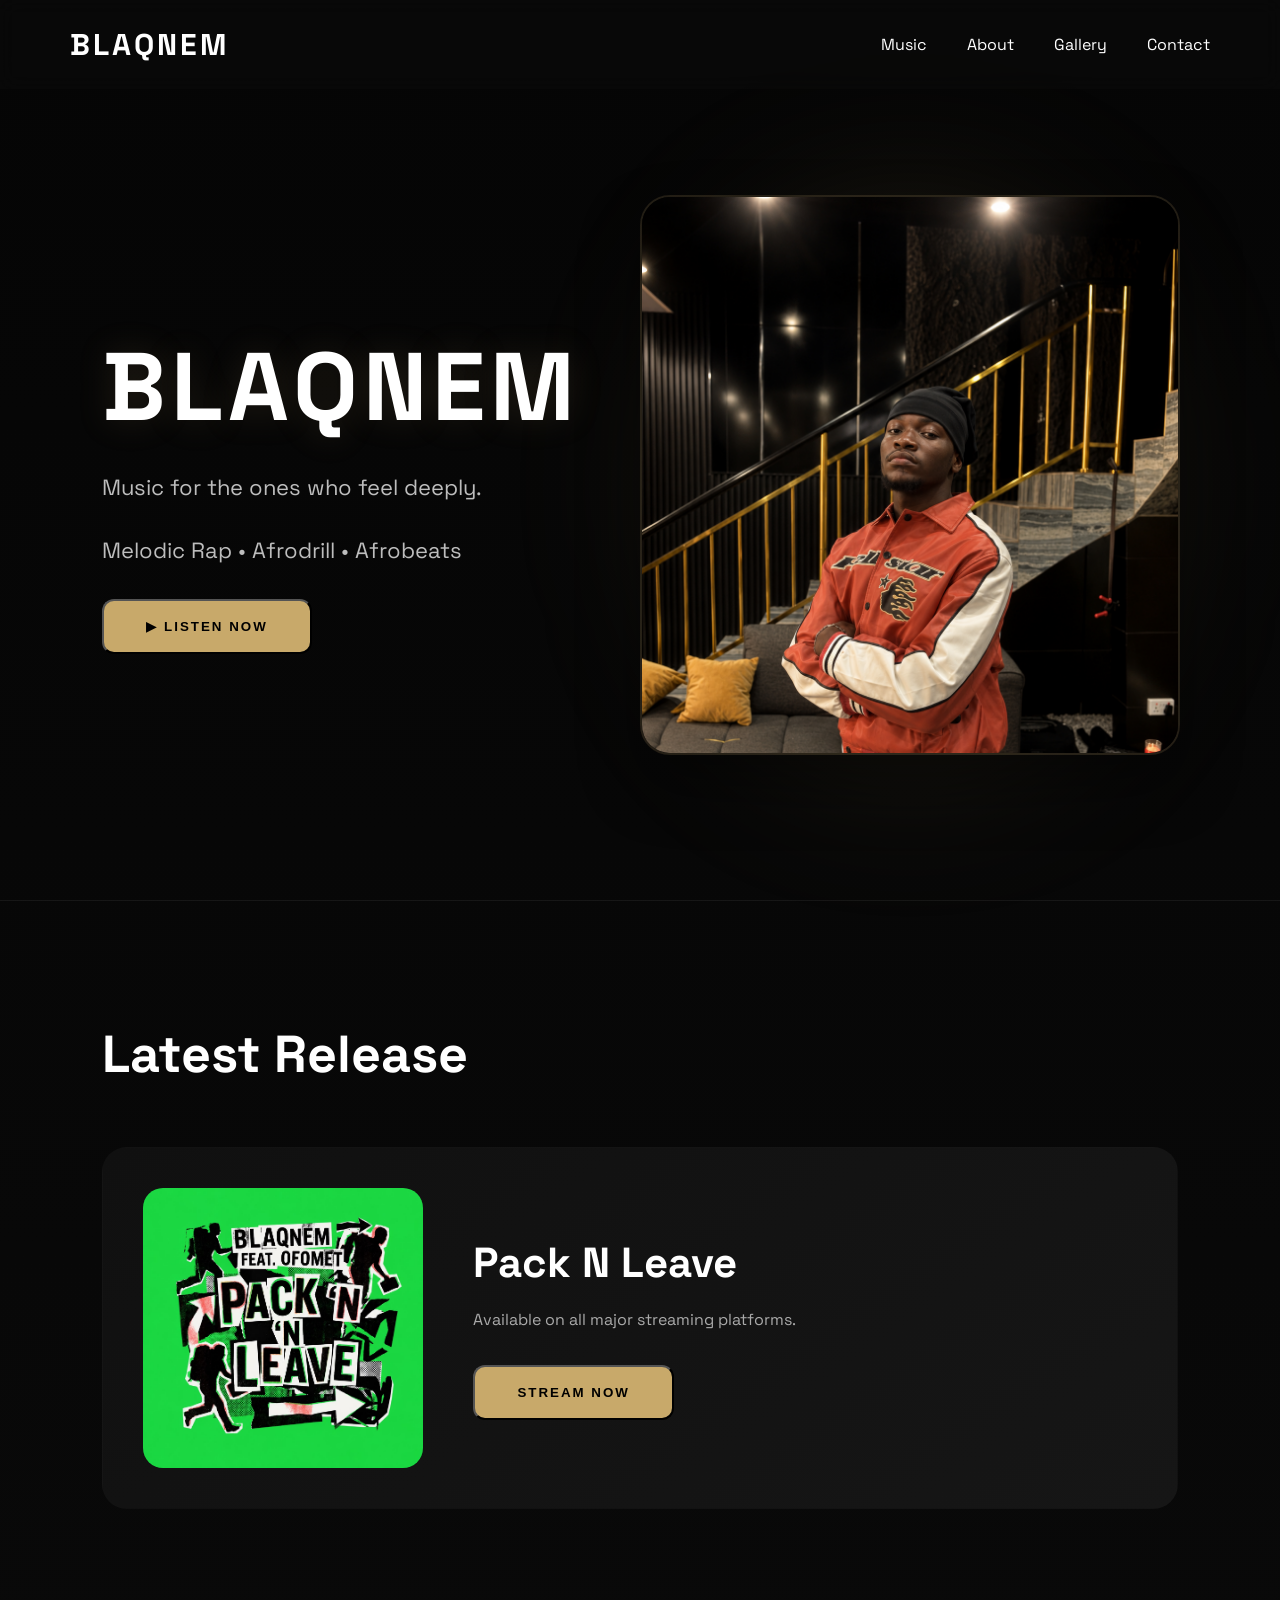
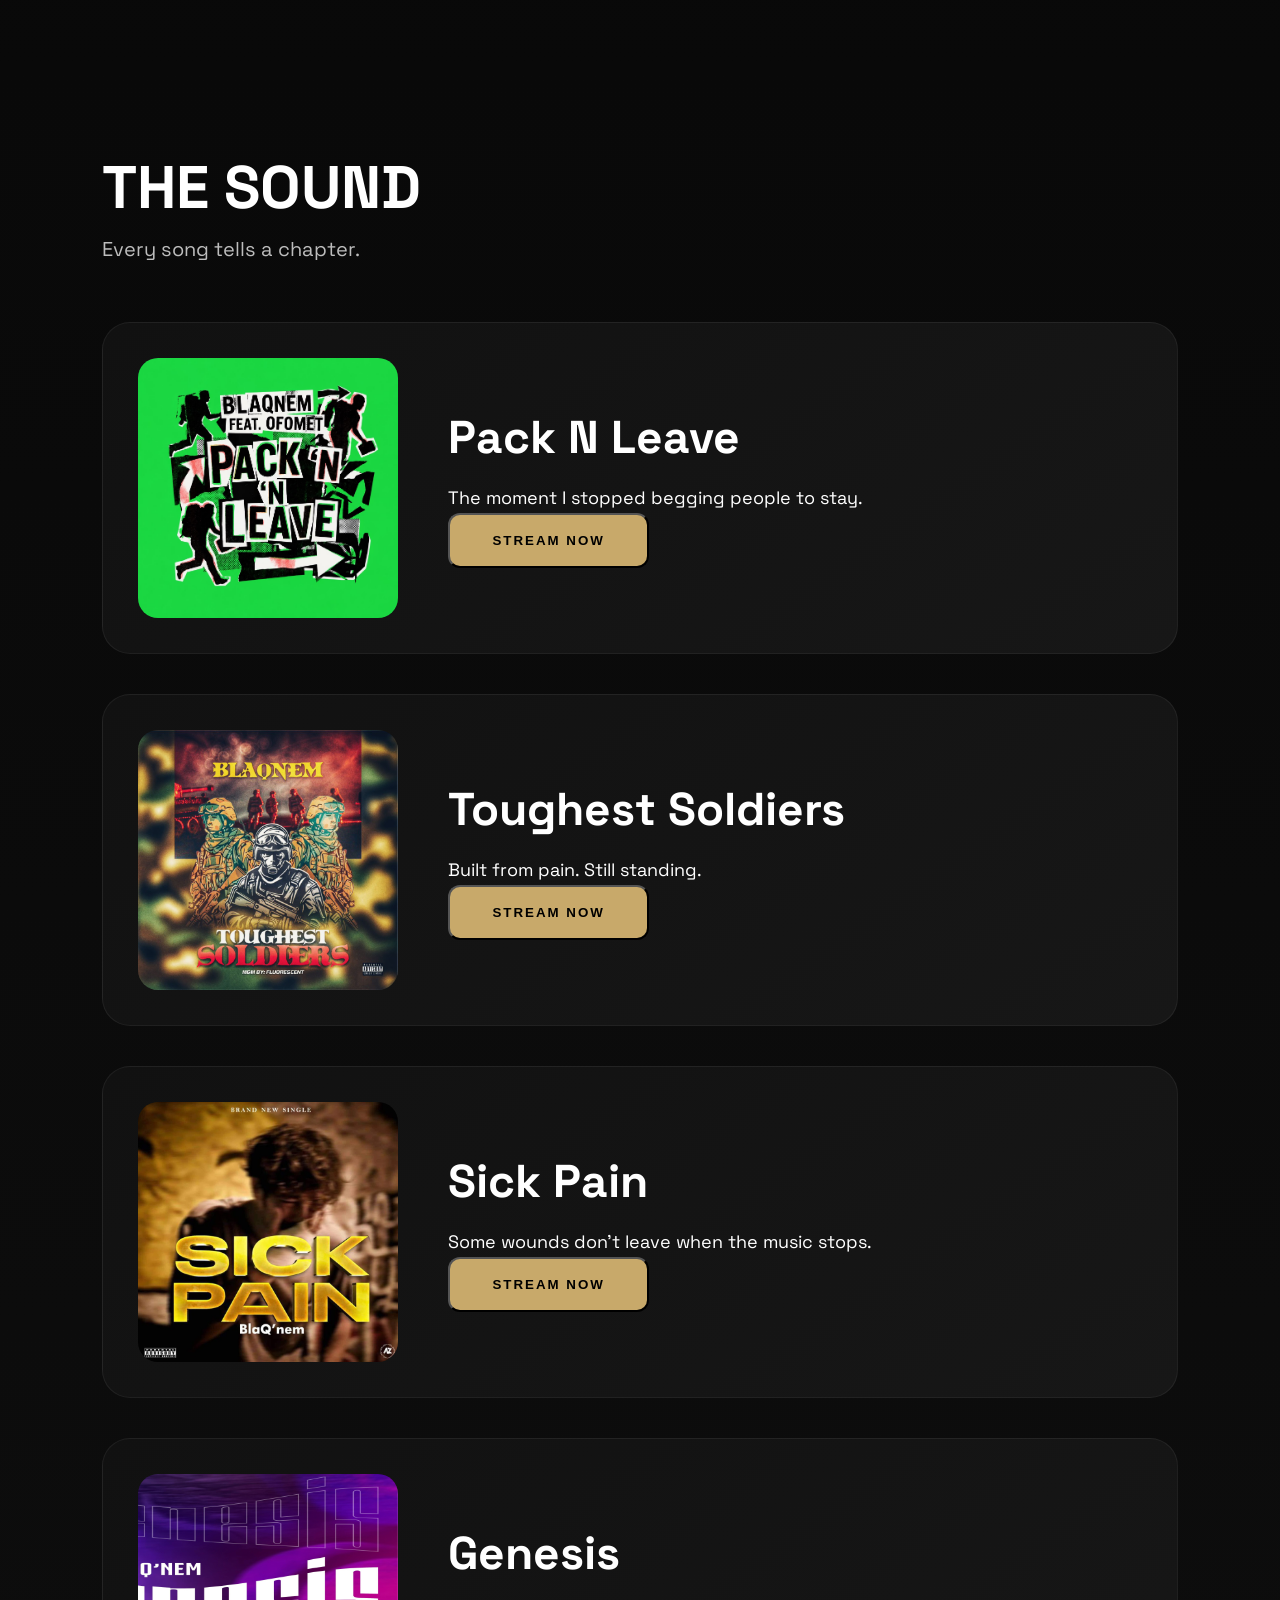
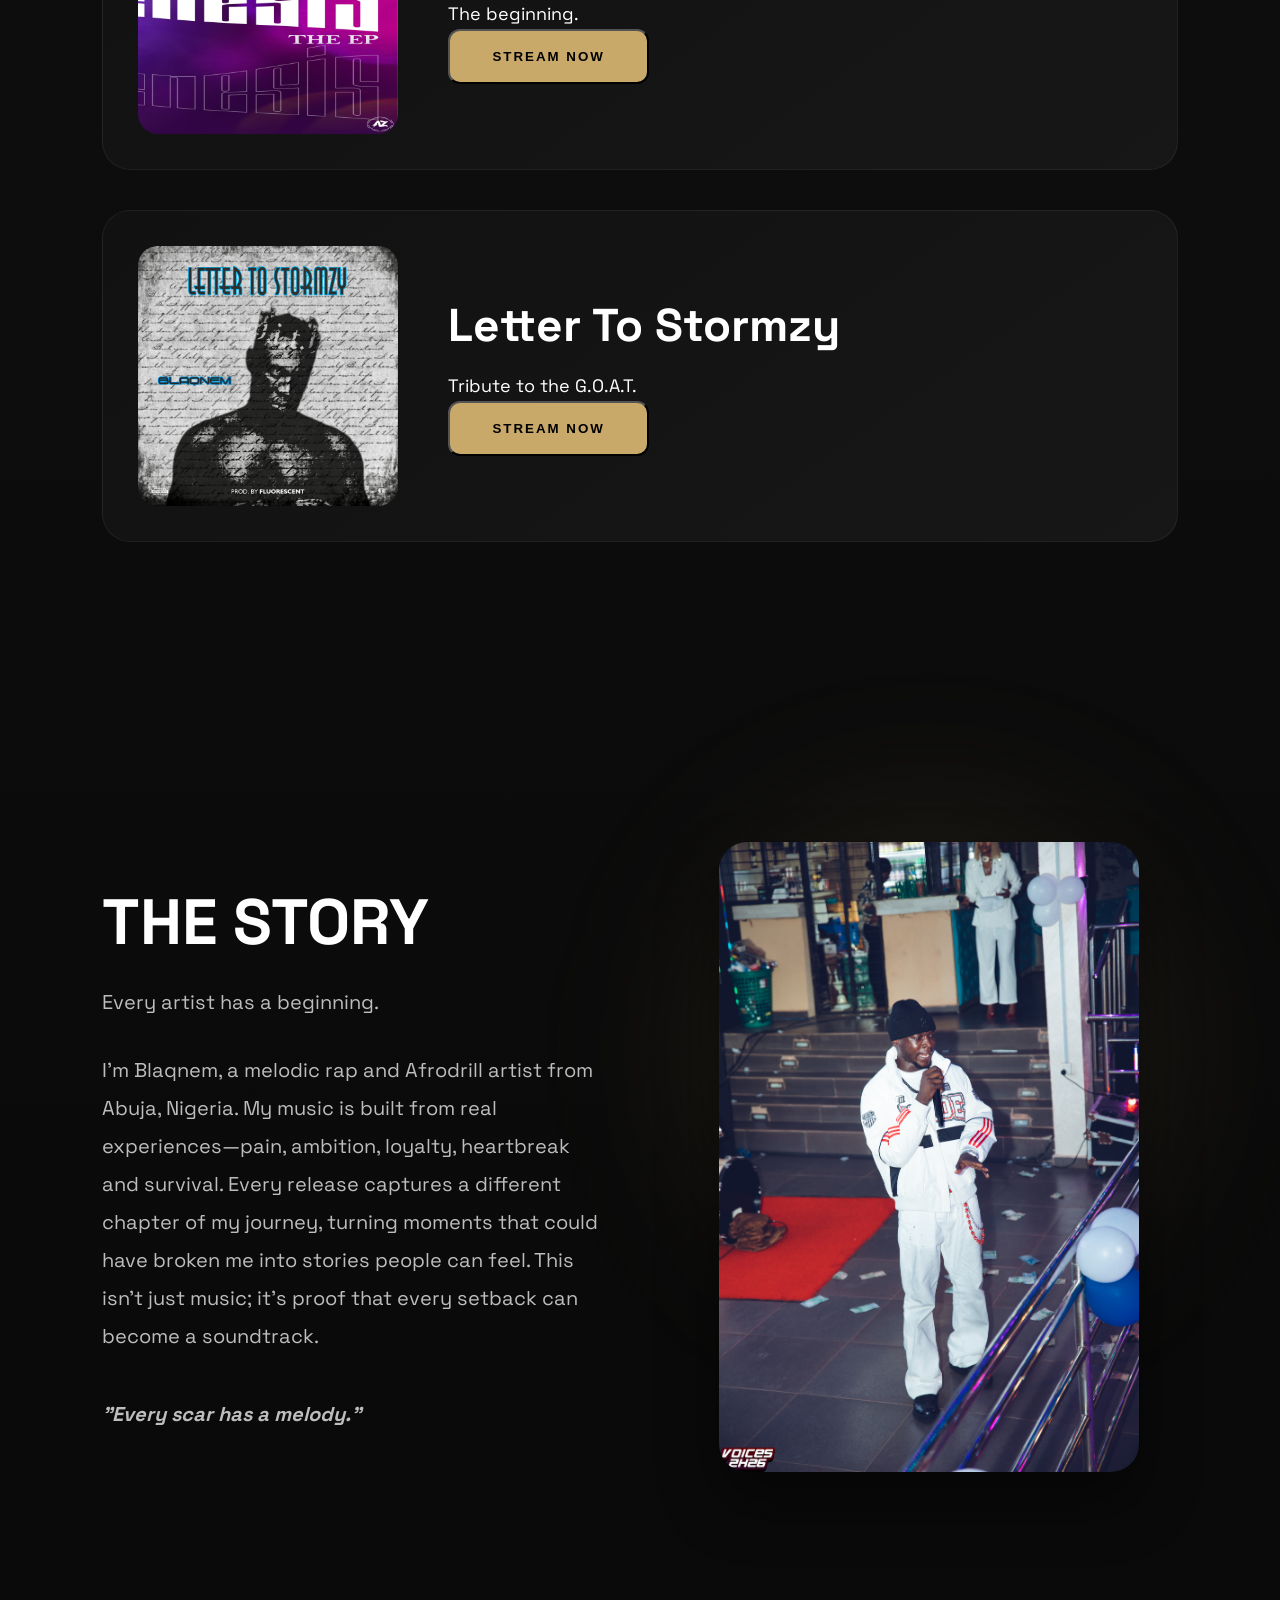
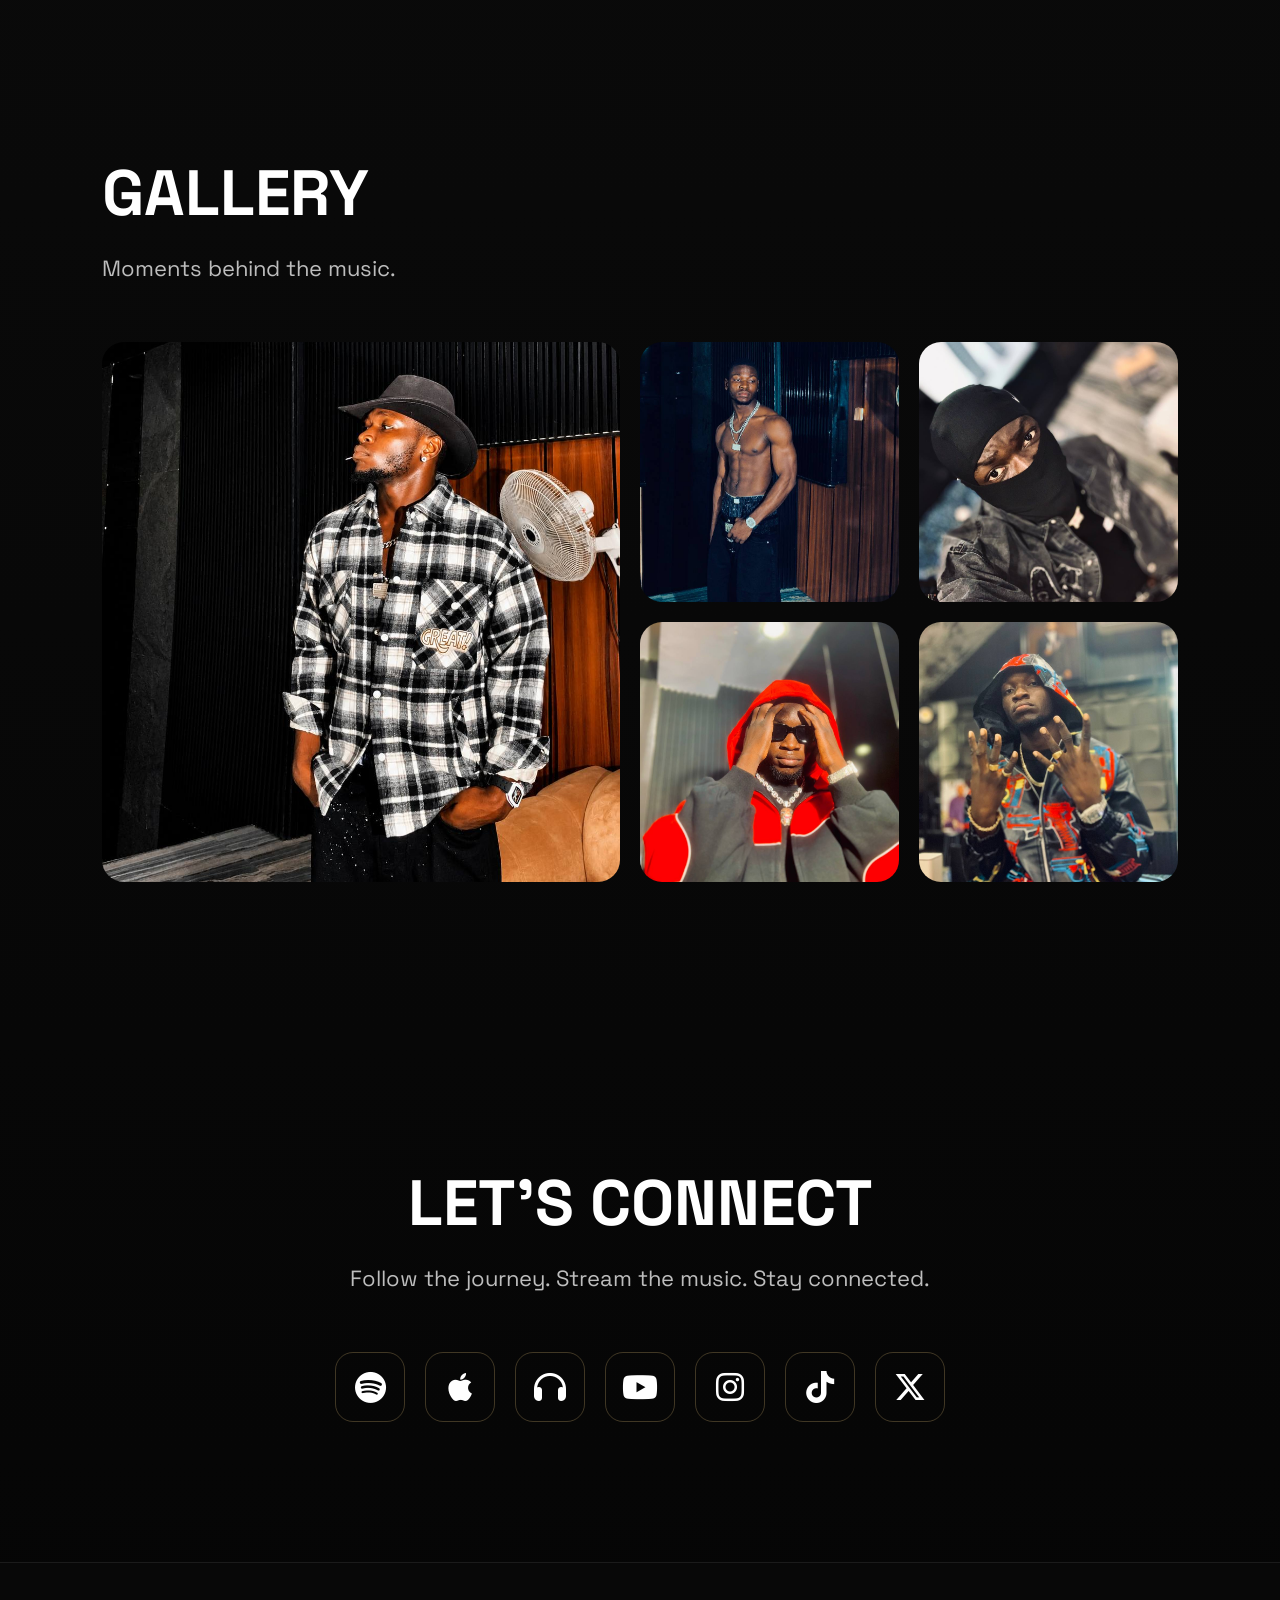
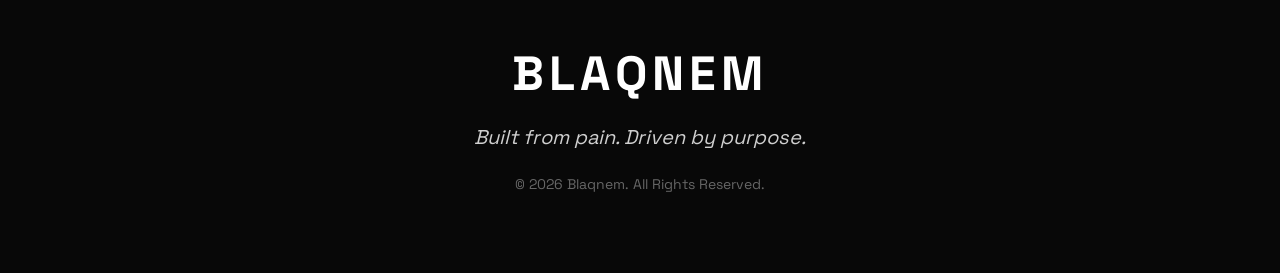
==== index.html @ 3f33e449 "Add files via upload" ====
<!DOCTYPE html>
<html lang="en">
<head>
    <meta charset="UTF-8">
    <meta name="viewport" content="width=device-width, initial-scale=1.0">
    <title>Blaqnem | Official Website</title>
<link rel="preconnect" href="https://fonts.googleapis.com">

<link rel="preconnect" href="https://fonts.gstatic.com" crossorigin>

<link href="https://fonts.googleapis.com/css2?family=Space+Grotesk:wght@300;400;500;700&display=swap" rel="stylesheet">
    
<link rel="stylesheet"
href="https://cdnjs.cloudflare.com/ajax/libs/font-awesome/6.7.2/css/all.min.css">

<link rel="stylesheet" href="style.css">

</head>

<body>

    <div id="loader">

    <h1>BLAQNEM</h1>

    <p>Built from pain. Driven by purpose.</p>

</div>

    <div id="progress-bar"></div>

<nav>

    <h2 class="logo">BLAQNEM</h2>

    <div class="menu-toggle">

    <span></span>

    <span></span>

    <span></span>

</div>

    <ul class="nav-links">

        <li><a href="#music">Music</a></li>

        <li><a href="#about">About</a></li>

        <li><a href="#gallery">Gallery</a></li>

        <li><a href="#contact">Contact</a></li>

    </ul>

</nav>

<header class="hero">

   <div class="hero-text">

    <h1>BLAQNEM</h1>

    <p class="tagline">
        Music for the ones who feel deeply.
    </p>

    <p class="genre">
        Melodic Rap • Afrodrill • Afrobeats
    </p>

    <button class="hero-btn open-stream">

    ▶ LISTEN NOW

</button>

</div>

<div class="hero-image">

    <img src="images/hero.png" alt="Blaqnem">

</div>
</header>

<section id="music" class="latest-release hidden">

    <h2>Latest Release</h2>

    <div class="release-card">

        <img src="images/packnleave.jpeg" alt="Pack N Leave Cover">

        <div class="release-info">

            <h3>Pack N Leave</h3>

            <p>
                Available on all major streaming platforms.
            </p>

           <button class="hero-btn open-stream">

    STREAM NOW

</button>
        </div>

    </div>

</section>

<!-- ====================================
     THE SOUND
==================================== -->

<section class="sound-section hidden">

    <h2>THE SOUND</h2>

    <p class="sound-subtitle">

        Every song tells a chapter.

    </p>

    <div class="sound-card">

        <div class="cover">

    <img src="images/packnleave.jpeg" alt="Pack N Leave">

    <div class="play-overlay">

        ▶ PLAY

    </div>

</div>

        <div class="sound-info">

            <h3>Pack N Leave</h3>

            <p>
                The moment I stopped begging people to stay.
            </p>

            <button class="hero-btn open-stream">

                STREAM NOW

            </button>

        </div>

    </div>

    <div class="sound-card">

    <div class="cover">

    <img src="images/toughestsoliders.jpg" alt="Toughest Soldiers">

    <div class="play-overlay">

        ▶ PLAY

    </div>

</div>

    <div class="sound-info">

        <h3>Toughest Soldiers</h3>

        <p>
            Built from pain. Still standing.
        </p>

        <button class="hero-btn open-stream">
            STREAM NOW
        </button>

    </div>

    </div>

    <div class="sound-card">

   <div class="cover">

    <img src="images/sickpain.jpg" alt="Sick Pain">

    <div class="play-overlay">

        ▶ PLAY

    </div>

</div>

    <div class="sound-info">

        <h3>Sick Pain</h3>

        <p>
            Some wounds don't leave when the music stops.
        </p>

        <button class="hero-btn open-stream">
            STREAM NOW
        </button>

    </div>
    
    </div>

    <div class="sound-card">

    <div class="cover">

    <img src="images/genesis.jpg" alt="Genesis">

    <div class="play-overlay">

        ▶ PLAY

    </div>

</div>

    <div class="sound-info">

        <h3>Genesis</h3>

        <p>
            The beginning.
        </p>

        <button class="hero-btn open-stream">
            STREAM NOW
        </button>

    </div>

    </div>

    <div class="sound-card">

   <div class="cover">

    <img src="images/lettertostormzy.jpg" alt="Letter To Stormzy">

    <div class="play-overlay">

        ▶ PLAY

    </div>

</div>

    <div class="sound-info">

        <h3>Letter To Stormzy</h3>

        <p>
            Tribute to the G.O.A.T.
        </p>

        <button class="hero-btn open-stream">
            STREAM NOW
        </button>

    </div>

</div>

</section>

<!-- ====================================
     THE STORY
==================================== -->

<section id="about" class="story-section hidden">

    <div class="story-text">

        <h2>THE STORY</h2>

        <p class="story-intro">

            Every artist has a beginning.

        </p>

        <p>

    I'm Blaqnem, a melodic rap and Afrodrill artist from Abuja, Nigeria.
    My music is built from real experiences—pain, ambition, loyalty,
    heartbreak and survival. Every release captures a different chapter
    of my journey, turning moments that could have broken me into stories
    people can feel. This isn't just music; it's proof that every setback
    can become a soundtrack.
         </p>
    <p class="story-quote">

    "Every scar has a melody."




        </p>

    </div>

    <div class="story-image">

        <img src="images/blaqqqqqqqqqqqqq.JPG" alt="Blaqnem">

    </div>

</section>

<div id="streamModal" class="modal">

    <div class="modal-content">

        <span class="close">&times;</span>

        <h2>Choose your platform</h2>

        <a href="https://open.spotify.com/artist/5T5vs5ucWtXxPaSog1E7ZE?si=rtJAI9E3SjKF_7zhjss6Sg"
           target="_blank"
           rel="noopener noreferrer">
           🎵 Spotify
        </a>

        <a href="https://music.apple.com/ng/artist/blaqnem/1694209630"
           target="_blank"
           rel="noopener noreferrer">
           🍎 Apple Music
        </a>

        <a href="https://audiomack.com/blaqnem"
           target="_blank"
           rel="noopener noreferrer">
           🎧 Audiomack
        </a>

        <a href="https://www.youtube.com/@Blaqnem"
           target="_blank"
           rel="noopener noreferrer">
           ▶ YouTube
        </a>

    </div>

</div>

<!-- ====================================
     GALLERY
==================================== -->

<section id="gallery" class="gallery-section hidden">

    <h2>GALLERY</h2>

    <p class="gallery-subtitle">

        Moments behind the music.

    </p>

    <div class="gallery-grid">

        <img src="images/nem.jpg" alt="Blaqnem">

        <img src="images/blaqie.jpg" alt="Blaqnem">

        <img src="images/blaq.jpg" alt="Blaqnem">

        <img src="images/blaque.jpg" alt="Blaqnem">

        <img src="images/blaqqq.jpg" alt="Blaqnem">

    </div>

</section>

<!-- ====================================
     CONNECT
==================================== -->

<section id="contact" class="connect-section hidden">

    <h2>LET'S CONNECT</h2>

    <p class="connect-subtitle">

        Follow the journey. Stream the music. Stay connected.

    </p>

    <div class="social-links">

       <a href="https://open.spotify.com/artist/5T5vs5ucWtXxPaSog1E7ZE?si=rtJAI9E3SjKF_7zhjss6Sg"
          target="_blank"
          rel="noopener noreferrer">
          <i class="fa-brands fa-spotify"></i>
       </a>

       <a href="https://music.apple.com/ng/artist/blaqnem/1694209630"
          target="_blank"
          rel="noopener noreferrer">
          <i class="fa-brands fa-apple"></i>
       </a>

       <a href="https://audiomack.com/blaqnem"
          target="_blank"
          rel="noopener noreferrer">
          <i class="fa-solid fa-headphones"></i>
       </a>

       <a href="https://www.youtube.com/@Blaqnem"
          target="_blank"
          rel="noopener noreferrer">
          <i class="fa-brands fa-youtube"></i>
       </a>

       <a href="https://www.instagram.com/whosisfrancis/"
          target="_blank"
          rel="noopener noreferrer">
          <i class="fa-brands fa-instagram"></i>
       </a>

       <a href="https://www.tiktok.com/@onlyoneblaqnem?_r=1&_d=f3k0dblb7h36gb&sec_uid=MS4wLjABAAAAyi71m13IaxMD-PCcZ1Uzw-2LMkxVruMNqCSb2Tp7IGXJbSlB9_n4HZ8Et1RKgJke&share_author_id=7432261456442360837&sharer_language=en&source=h5_m&u_code=eh387gl0c3hhjd&item_author_type=1&utm_source=copy&share_enter_from=&tt_from=copy&enable_checksum=1&utm_medium=ios&share_link_id=FC9E90B2-6D01-4421-ABDA-DC0C6AB1CC01&user_id=7432261456442360837&sec_user_id=MS4wLjABAAAAyi71m13IaxMD-PCcZ1Uzw-2LMkxVruMNqCSb2Tp7IGXJbSlB9_n4HZ8Et1RKgJke&utm_campaign=client_share&panel_source_v2=qrcode_panel&ug_btm=b8727,b0&social_share_type=5&share_app_id=1233"
          target="_blank"
          rel="noopener noreferrer">
          <i class="fa-brands fa-tiktok"></i>
       </a>

       <a href="https://x.com/astablaqnem?s=11"
          target="_blank"
          rel="noopener noreferrer">
          <i class="fa-brands fa-x-twitter"></i>
       </a>

    </div>

</section>

<!-- ===========================
     IMAGE LIGHTBOX
=========================== -->

<div id="lightbox" class="lightbox">

    <span class="lightbox-close">&times;</span>

    <img id="lightbox-img" src="" alt="Gallery Image">

</div>

<!-- ====================================
     FOOTER
==================================== -->

<footer class="footer">

    <h2>BLAQNEM</h2>

    <p class="footer-quote">

        Built from pain. Driven by purpose.

    </p>

    <p class="copyright">

        © 2026 Blaqnem. All Rights Reserved.

    </p>

</footer>

<script src="script.js"></script>

</body>

</html>
---- style.css ----
:root{

    --bg:#050505;

    --bg-secondary:#111111;

    --gold:#C8A96A;

    --white:#FFFFFF;

    --text:#BDBDBD;

}

html{

    scroll-behavior:smooth;

}

*{
    margin:0;
    padding:0;
    box-sizing:border-box;
}

body{

    background: linear-gradient(
        180deg,
        #050505,
        #0d0d0d,
        #050505
    );

    color:white;

    font-family:'Space Grotesk', sans-serif;

}


    /* ==========================
   LOADER
========================== */

#loader{

    position:fixed;

    inset:0;

    background:#050505;

    display:flex;

    flex-direction:column;

    justify-content:center;

    align-items:center;

    z-index:99999;

    transition:opacity .8s ease,
               visibility .8s ease;

}

#loader h1{

    font-size:64px;

    letter-spacing:6px;

    color:var(--gold);

    margin-bottom:20px;

}

#loader p{

    color:var(--text);

    font-size:20px;

}

#loader.hide{

    opacity:0;

    visibility:hidden;

}

#progress-bar{

    position:fixed;

    top:0;

    left:0;

    width:0%;

    height:3px;

    background:var(--gold);

    z-index:9999;

    transition:width .1s linear;

}

nav{

    position:fixed;

    width:100%;

    display:flex;

    justify-content:space-between;

    align-items:center;

    padding:25px 70px;

    background:rgba(9,9,9,.80);

    backdrop-filter:blur(10px);

    z-index:1000;
}

.logo{

    color:white;

    font-size:30px;

    letter-spacing:3px;
}

nav ul{

    display:flex;

    list-style:none;

    gap:40px;
}

nav a{

    position:relative;

    color:white;

    text-decoration:none;

    transition:.3s;

    padding-bottom:8px;

}

nav a::after{

    content:"";

    position:absolute;

    left:0;

    bottom:0;

    width:0;

    height:2px;

    background:#C8A96A;

    transition:.35s ease;

}

nav a:hover{

    color:#C8A96A;

}

nav a:hover::after{

    width:100%;

}

nav a.active{

    color:var(--gold);

}

nav a.active::after{

    width:100%;

}

.hero{

    min-height:100vh;

    padding:80px 8% 0;

    display:flex;

    justify-content:space-between;

    align-items:center;

    gap:60px;
}

.hero-text{

    flex:1;
}

.hero-image{

    flex:1;

    display:flex;

    justify-content:center;

    position:relative;
}

.hero-image::before{

    content:"";

    position:absolute;

    width:420px;

    height:520px;

    background:rgba(200,169,106,.18);

    border-radius:50%;

    filter:blur(90px);

    z-index:-1;
}

.hero-image img{

    width:540px;

    height:560px;

    object-fit:cover;

    object-position:center top;

    border-radius:30px;

    box-shadow:0 30px 60px rgba(0,0,0,.45);

    transition:.4s ease;

    animation: float 4s ease-in-out infinite;

    margin-top: -30px;

    border:2px solid rgba(200,169,106,.15);

}

.hero-image img:hover{

    transform:translateY(-10px);
}

.tagline{

    font-size:30px;

    margin:25px 0;

    color:white;
}

.genre{

    color:#bdbdbd;

    margin-bottom:35px;
}

.hero h1{

    font-size:96px;

    letter-spacing:5px;

    margin-bottom:20px;

    text-shadow:0 0 35px rgba(200,169,106,.15);
}

.hero p{

    font-size:22px;

    color:#bdbdbd;

    margin-bottom:35px;
}

.hero-btn{

    display:inline-block;

    background:#C8A96A;

    color:#000;

    text-decoration:none;

    padding:18px 42px;

    border-radius:12px;

    font-weight:700;

    letter-spacing:2px;

    transition:.35s;

}

.hero-btn:hover{

    transform:translateY(-6px) scale(1.05);

    box-shadow:
        0 0 20px rgba(200,169,106,.35),
        0 0 45px rgba(200,169,106,.15);

}

@keyframes float{

    0%{
        transform:translateY(0px);
    }

    50%{
        transform:translateY(-12px);
    }

    100%{
        transform:translateY(0px);
    }

}

/* ============================
   LATEST RELEASE
============================ */

.latest-release{

    padding:120px 8%;

 border-top:1px solid rgba(255,255,255,.06);
 
}

.latest-release h2{

    font-size:52px;

    margin-bottom:60px;

}

.release-card{

    display:flex;

    gap:50px;

    align-items:center;

   background:linear-gradient(
145deg,
#101010,
#161616
);

    padding:40px;

    border-radius:25px;

    transition:.35s;

    border:1px solid transparent;

}

.release-card:hover{

    transform:translateY(-8px);

    border:1px solid #C8A96A;

    box-shadow:0 20px 60px rgba(0,0,0,.45);

}

.release-card img{

    width:280px;

    border-radius:20px;

}

.release-info{

    flex:1;

}

.release-info h3{

    font-size:42px;

    margin-bottom:20px;

}

.release-info p{

    color:#aaa;

    margin-bottom:35px;

}

/* ====================================
   SCROLL ANIMATIONS
==================================== */

.hidden{

    opacity:0;

    transform:translateY(80px);

    transition:all .8s ease;

}

.show{

    opacity:1;

    transform:translateY(0);

}

/* ====================================
   STREAM MODAL
==================================== */

.modal{

    display:none;

    position:fixed;

    top:0;

    left:0;

    width:100%;

    height:100%;

    background:rgba(0,0,0,.75);

    backdrop-filter:blur(10px);

    justify-content:center;

    align-items:center;

    z-index:2000;

}

.modal-content{

    background:linear-gradient(
    145deg,
    #101010,
    #181818
    );

    width:420px;

    padding:40px;

    border-radius:25px;

    text-align:center;

    border:1px solid rgba(200,169,106,.25);

    position:relative;

}

.modal-content h2{

    margin-bottom:35px;

}

.modal-content a{

    display:block;

    text-decoration:none;

    color:white;

    background:#1b1b1b;

    margin:15px 0;

    padding:16px;

    border-radius:12px;

    transition:.3s;

}

.modal-content a:hover{

    background:#C8A96A;

    color:black;

}

.close{

    position:absolute;

    top:18px;

    right:22px;

    width:36px;

    height:36px;

    display:flex;

    justify-content:center;

    align-items:center;

    border-radius:50%;

    transition:.3s;

    cursor:pointer;

}

.close:hover{

    background:rgba(255,255,255,.08);

    transform:rotate(90deg);

}

/* ====================================
   THE SOUND
==================================== */

.sound-section{

    padding:120px 8%;

}

.sound-section h2{

    font-size:60px;

    margin-bottom:10px;

}

.sound-subtitle{

    color:var(--text);

    margin-bottom:60px;

    font-size:20px;

}

.sound-card{

    display:flex;

    align-items:center;

    gap:50px;

    padding:35px;

    margin-bottom:40px;

    border-radius:28px;

    background:linear-gradient(
        145deg,
        #111,
        #171717
    );

    border:1px solid rgba(255,255,255,.06);

    transition:.35s ease;

}

.sound-card:hover{

    transform:translateY(-8px);

    border-color:var(--gold);

    box-shadow:0 20px 60px rgba(0,0,0,.45);

}

.sound-card:hover img{

    transform:scale(1.05);

}

.cover{

    position:relative;

    width:260px;

    border-radius:20px;

    overflow:hidden;

}

.cover img{

    width:100%;

    display:block;

    transition:.45s ease;

}

.play-overlay{

    position:absolute;

    top:0;

    left:0;

    width:100%;

    height:100%;

    display:flex;

    justify-content:center;

    align-items:center;

    background:rgba(0,0,0,.55);

    color:white;

    letter-spacing:2px;

    font-size:20px;

    font-weight:600;

    opacity:0;

    transition:.35s ease;

}

.cover:hover .play-overlay{

    opacity:1;

}

.cover:hover img{

    transform:scale(1.08);

}

.sound-info{

    flex:1;

}

.sound-info h3{

    font-size:46px;

    margin-bottom:18px;

}

.sound-info p{

    font-size:18px;
    
    line-height:1.6;
}

/* ====================================
   THE STORY
==================================== */

.story-section{

    padding:140px 8%;

    display:flex;

    align-items:center;

    justify-content:space-between;

    gap:80px;

}

.story-text{

    flex:1;

}

.story-text h2{

    font-size:64px;

    margin-bottom:20px;

}

.story-intro{

    color:var(--gold);

    font-size:24px;

    margin-bottom:30px;

}

.story-text p{

    color:var(--text);

    font-size:20px;

    line-height:1.9;

}

.story-quote{

    margin-top:40px;

    color:var(--gold);

    font-size:28px;

    font-style:italic;

    font-weight:700;

}

.story-image{

    flex:1;

    display:flex;

    justify-content:center;

    position:relative;

}

.story-image::before{

    content:"";

    position:absolute;

    width:420px;

    height:420px;

    background:rgba(200,169,106,.15);

    border-radius:50%;

    filter:blur(90px);

    z-index:-1;

}

.story-image img{

    width:420px;

    border-radius:28px;

    transition:.4s ease;

    box-shadow:0 30px 60px rgba(0,0,0,.45);

}

.story-image img:hover{

    transform:translateY(-10px);

}

/* ====================================
   GALLERY
==================================== */

.gallery-section{

    padding:140px 8%;

}

.gallery-section h2{

    font-size:64px;

    margin-bottom:20px;

}

.gallery-subtitle{

    color:var(--text);

    font-size:22px;

    margin-bottom:60px;

}

.gallery-grid{

    display:grid;

    grid-template-columns:2fr 1fr 1fr;

    grid-auto-rows:260px;

    gap:20px;

}

.gallery-grid img{

    width:100%;

    height:100%;

    object-fit:cover;

    border-radius:22px;

    cursor:pointer;

    transition:.4s ease;

}

.gallery-grid img:first-child{

    grid-row:span 2;

}

.gallery-grid img:hover{

    transform:scale(1.04) rotate(.3deg);

    box-shadow:0 25px 60px rgba(0,0,0,.45);

}
/* ====================================
   LIGHTBOX
==================================== */

.lightbox{

    position:fixed;

    inset:0;

    background:rgba(0,0,0,.92);

    display:flex;

    justify-content:center;

    align-items:center;

    opacity:0;

    visibility:hidden;

    transition:.35s ease;

    z-index:9999;

}

.lightbox.active{

    opacity:1;

    visibility:visible;

}

.lightbox img{

    width:80%;

    max-width:900px;

    max-height:85vh;

    border-radius:20px;

    box-shadow:0 30px 80px rgba(0,0,0,.6);

    transform:scale(.9);

    transition:.35s ease;

}

.lightbox.active img{

    transform:scale(1);

}

.lightbox-close{

    position:absolute;

    top:30px;

    right:40px;

    font-size:48px;

    color:white;

    cursor:pointer;

    transition:.3s;

}

.lightbox-close:hover{

    color:var(--gold);

}

/* ====================================
   CONNECT
==================================== */

.connect-section{

    padding:140px 8%;

    text-align:center;

}

.connect-section h2{

    font-size:64px;

    margin-bottom:20px;

}

.connect-subtitle{

    color:var(--text);

    font-size:22px;

    margin-bottom:60px;

}

.social-links{

    display:flex;

    flex-wrap:wrap;

    justify-content:center;

    gap:20px;

}

.social-links a{

    width:70px;

    height:70px;

    display:flex;

    justify-content:center;

    align-items:center;

    text-decoration:none;

    color:var(--white);

    font-size: 32px;

    border:1px solid rgba(200,169,106,.3);

    border-radius:18px;

    transition:.35s;

}

.social-links a:hover{

    transform:translateY(-8px) scale(1.08);

    background:var(--gold);

    color:#000;

    cursor:pointer;

    box-shadow:
        0 0 20px rgba(200,169,106,.35),
        0 0 45px rgba(200,169,106,.15);

}

/* ====================================
   FOOTER
==================================== */

.footer{

    padding:80px 8%;

    text-align:center;

    border-top:1px solid rgba(255,255,255,.08);

    background:#080808;

}

.footer h2{

    font-size:48px;

    letter-spacing:5px;

    margin-bottom:20px;

}

.footer-quote{

    color:#cfcfcf;

    font-size:20px;

    margin-bottom:25px;

    font-style:italic;

}

.copyright{

    font-size:14px;

    color:#666;

}

.menu-toggle{

    display:none;

    flex-direction:column;

    gap:6px;

    cursor:pointer;

}

.menu-toggle span{

    width:30px;

    height:3px;

    background:white;

    border-radius:5px;

    transition:.3s;

}

.menu-toggle.active span:nth-child(1){

    transform:translateY(9px) rotate(45deg);

}

.menu-toggle.active span:nth-child(2){

    opacity:0;

}

.menu-toggle.active span:nth-child(3){

    transform:translateY(-9px) rotate(-45deg);

}

.menu-toggle:hover span{

    background:var(--gold);

}

/* ====================================
   RESPONSIVE DESIGN
==================================== */

@media (max-width:768px){

    .hero{

    min-height:auto;

    flex-direction:column;

    justify-content:center;

    align-items:center;

    text-align:center;

    padding:120px 20px 60px;

    gap:40px;

}

.hero-text{

    width:100%;

}

.hero-image{

    width:100%;

    display:flex;

    justify-content:center;

}

    .hero h1{

    font-size:48px;

    letter-spacing:2px;

}

    .hero-image img{

        width:100%;

        max-width:340px;

        height:auto;

        margin-top:0;

    }

    .hero p{

        font-size:20px;

    }

    .gallery-grid{

    grid-template-columns:1fr;

    grid-auto-rows:auto;

}

.gallery-grid img{

    width:100%;

    height:auto;

}

.gallery-grid img:first-child{

    grid-row:span 1;

}

.sound-card{

    flex-direction:column;

    text-align:center;

    gap:25px;

}

.cover{

    width:100%;

    max-width:280px;

}

.story-section{

    flex-direction:column;

    text-align:center;

    gap:50px;

}


    nav{

    padding:20px 24px;

    display:flex;

    justify-content:space-between;

    align-items:center;

}

nav ul{

    gap:18px;

}

.nav-links a{

    font-size:20px;

    letter-spacing:2px;

    padding:8px 0;

}

.logo{

    font-size:22px;

}

*{

    max-width:100%;

}

body{

    overflow-x:hidden;

}

.release-card{

    flex-direction:column;

    text-align:center;

    gap:30px;

}

.release-card img{

    width:100%;

    max-width:260px;

}

.release-info h3{

    font-size:34px;

}

.release-info{

    display:flex;

    flex-direction:column;

    align-items:center;

}

.menu-toggle{

    display:flex;

}


.nav-links.active{

    opacity:1;

    visibility:visible;

    transform:translateY(0);

}

.nav-links{

    position:absolute;

    top:100%;

    left:0;

    width:100%;

    background:#111;

    flex-direction:column;

    align-items:center;

    gap:30px;

    padding:30px 0;

    display:flex;

    opacity:0;

    visibility:hidden;

    transform:translateY(-20px);

    transition:.35s ease;

}

}
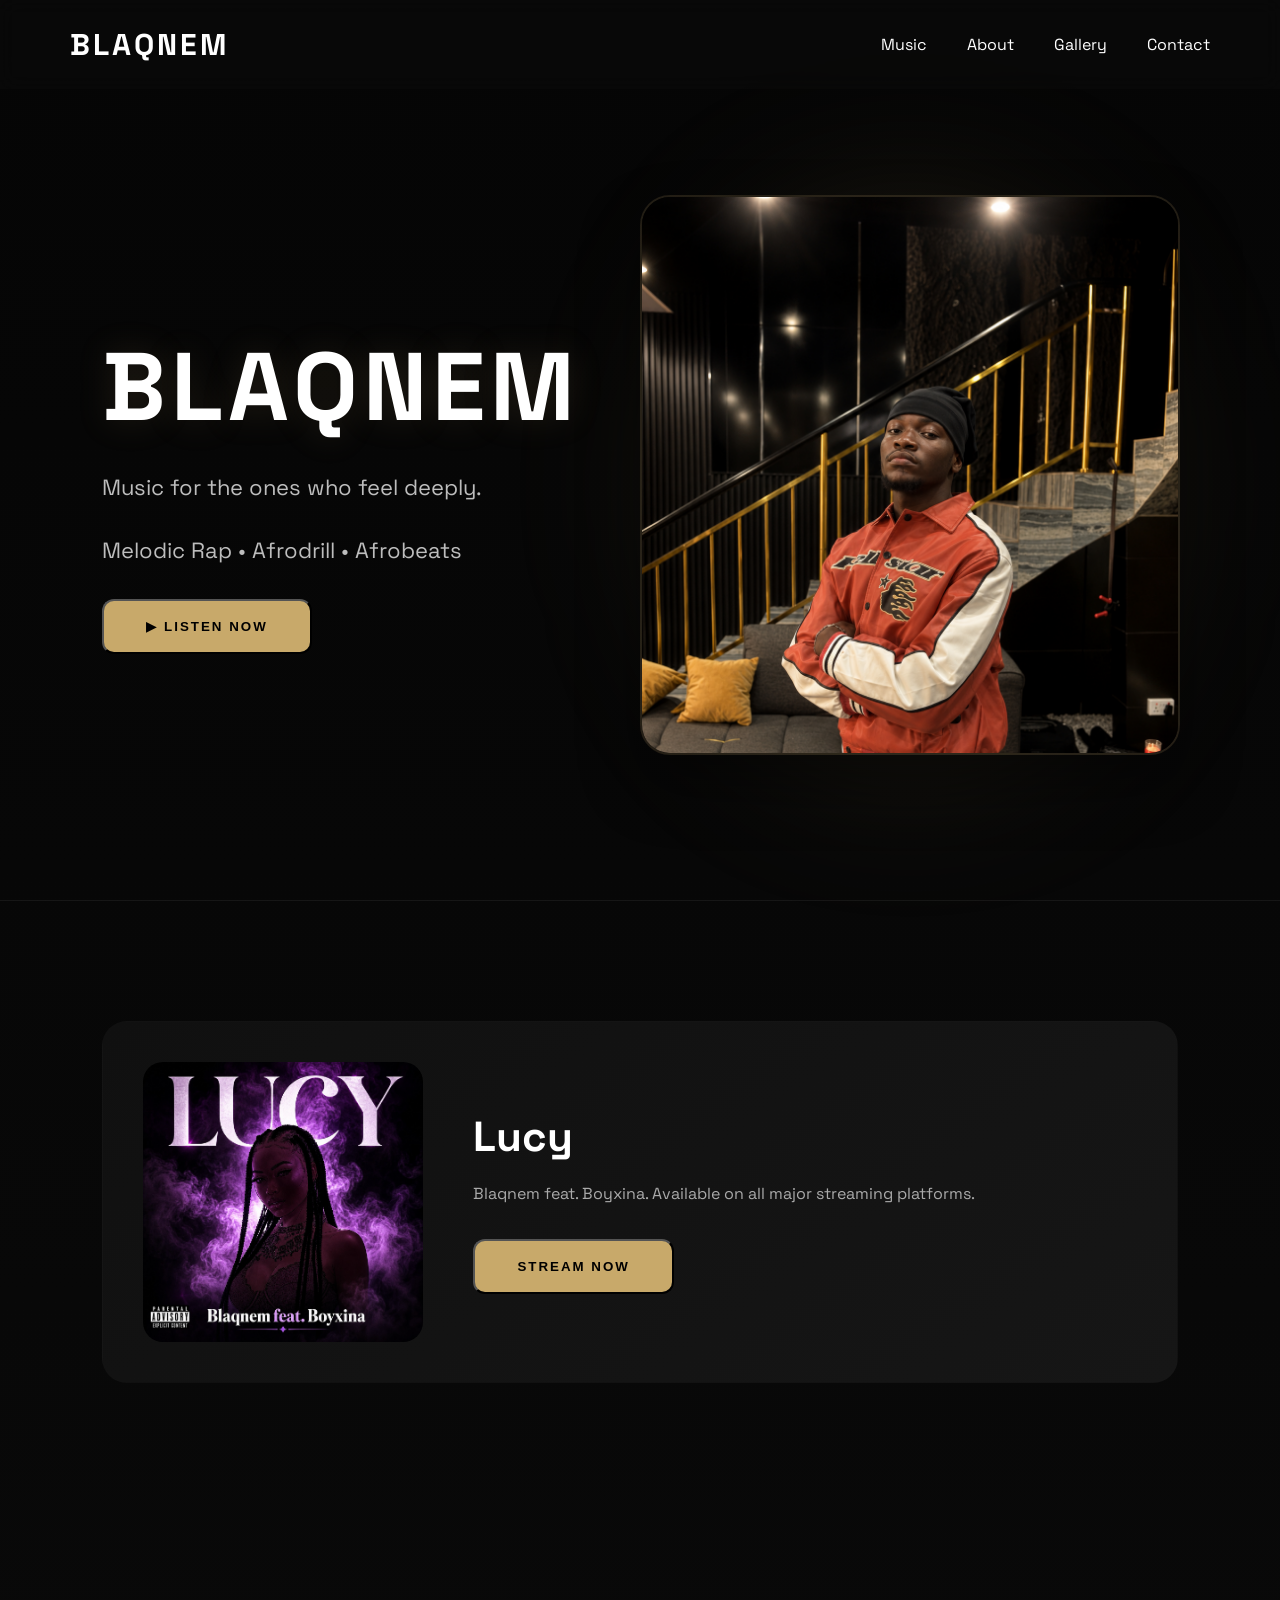
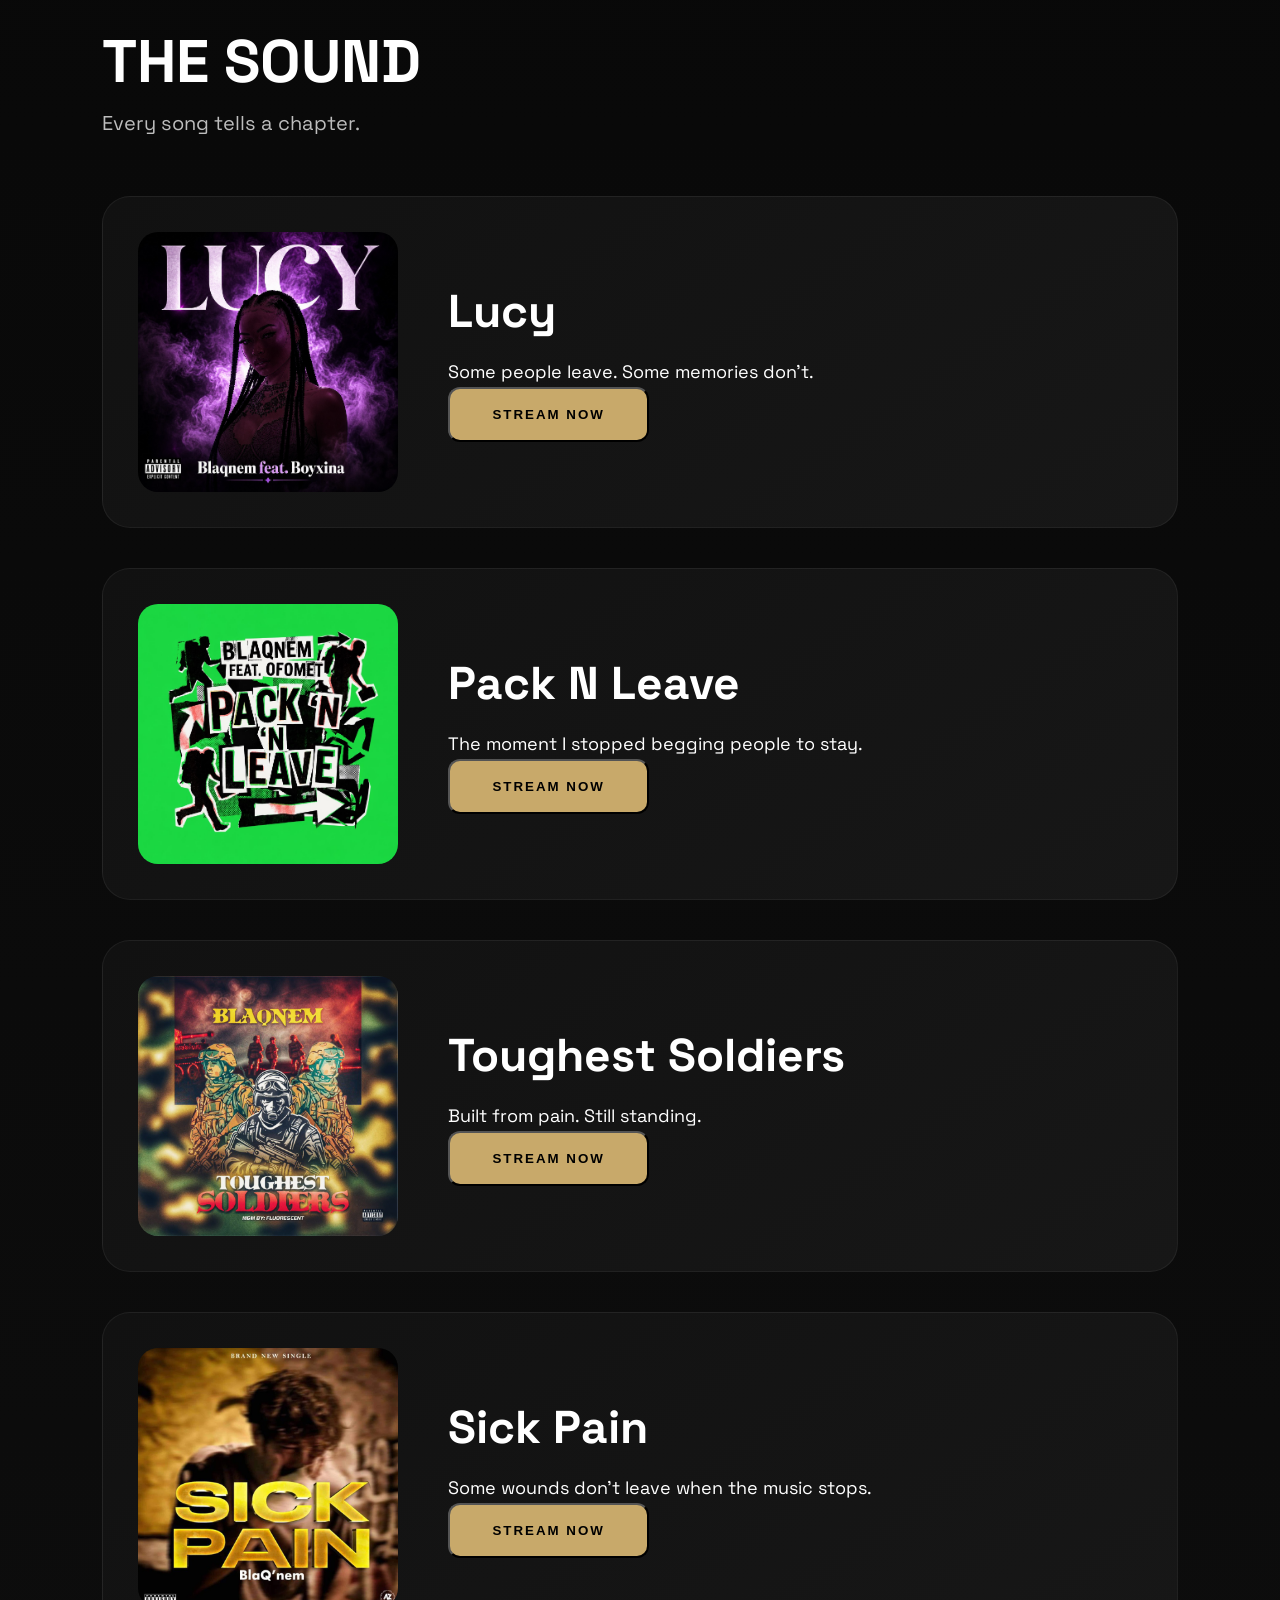
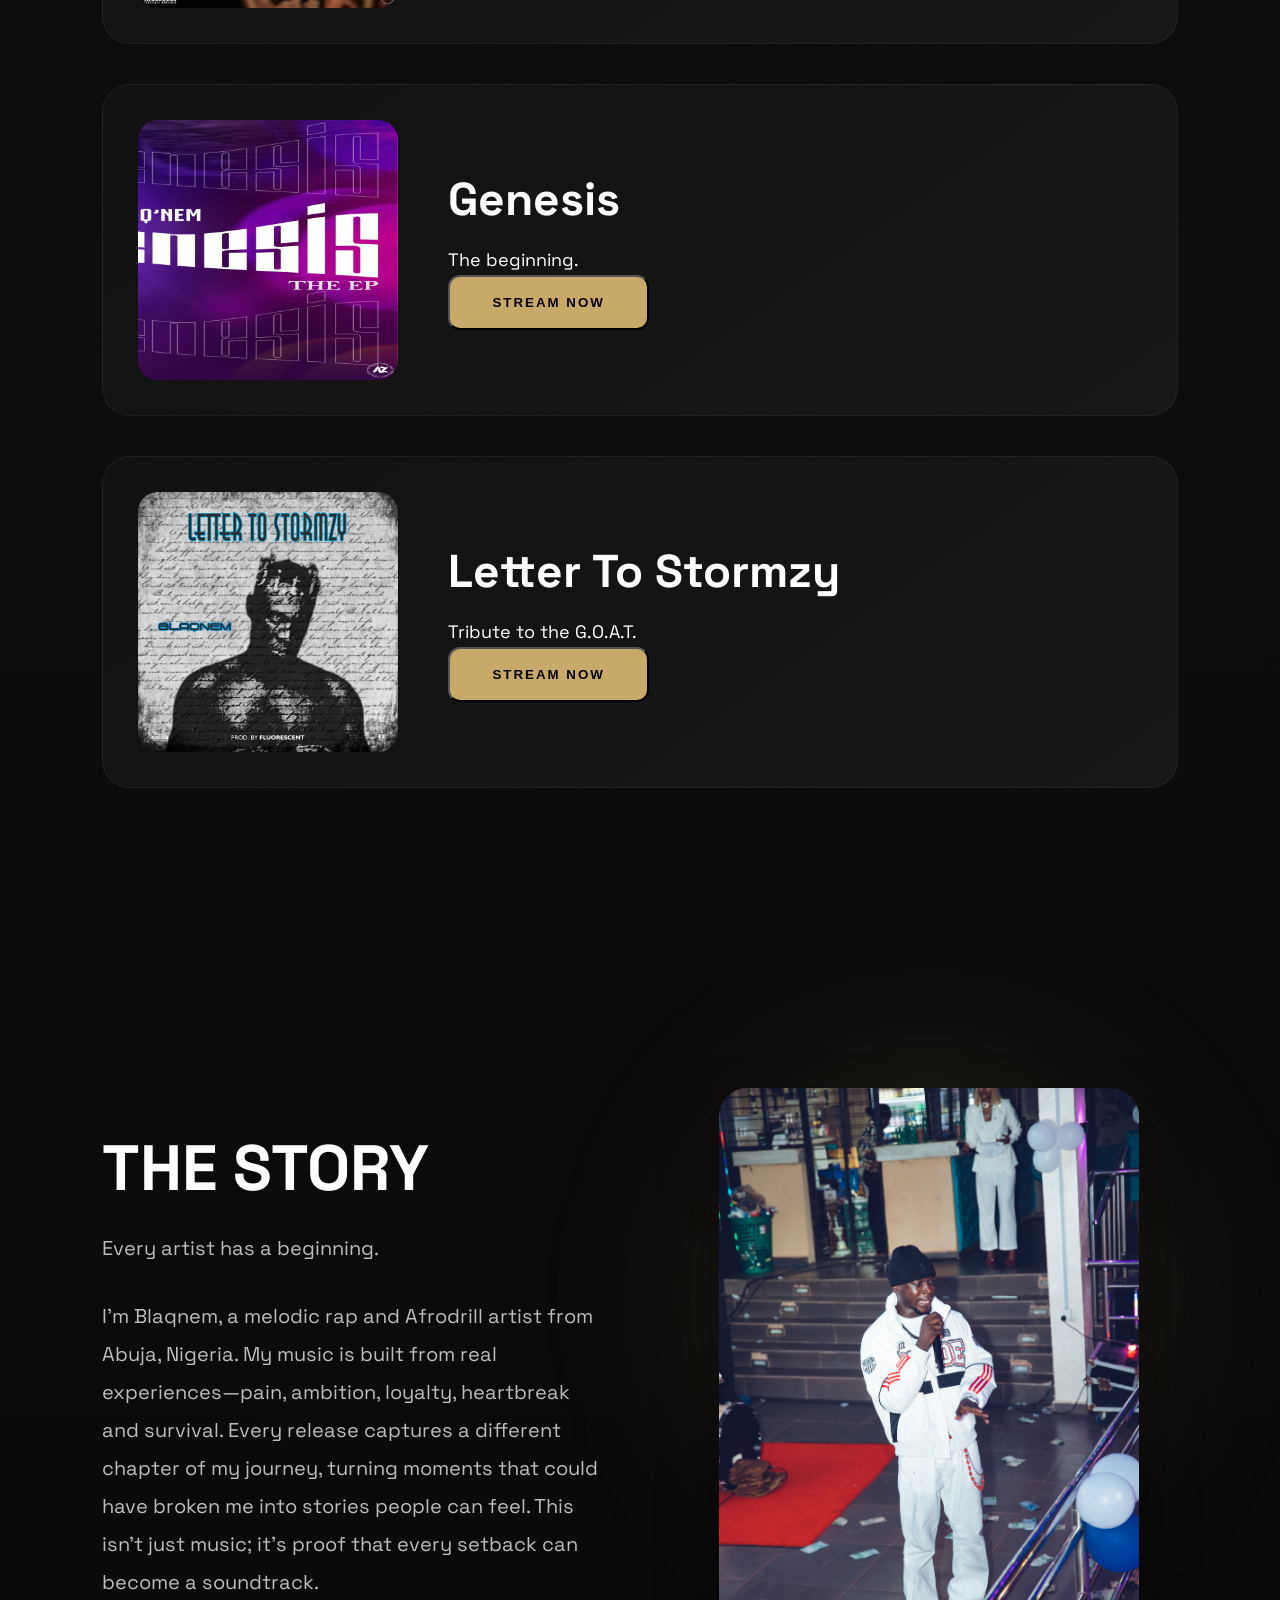
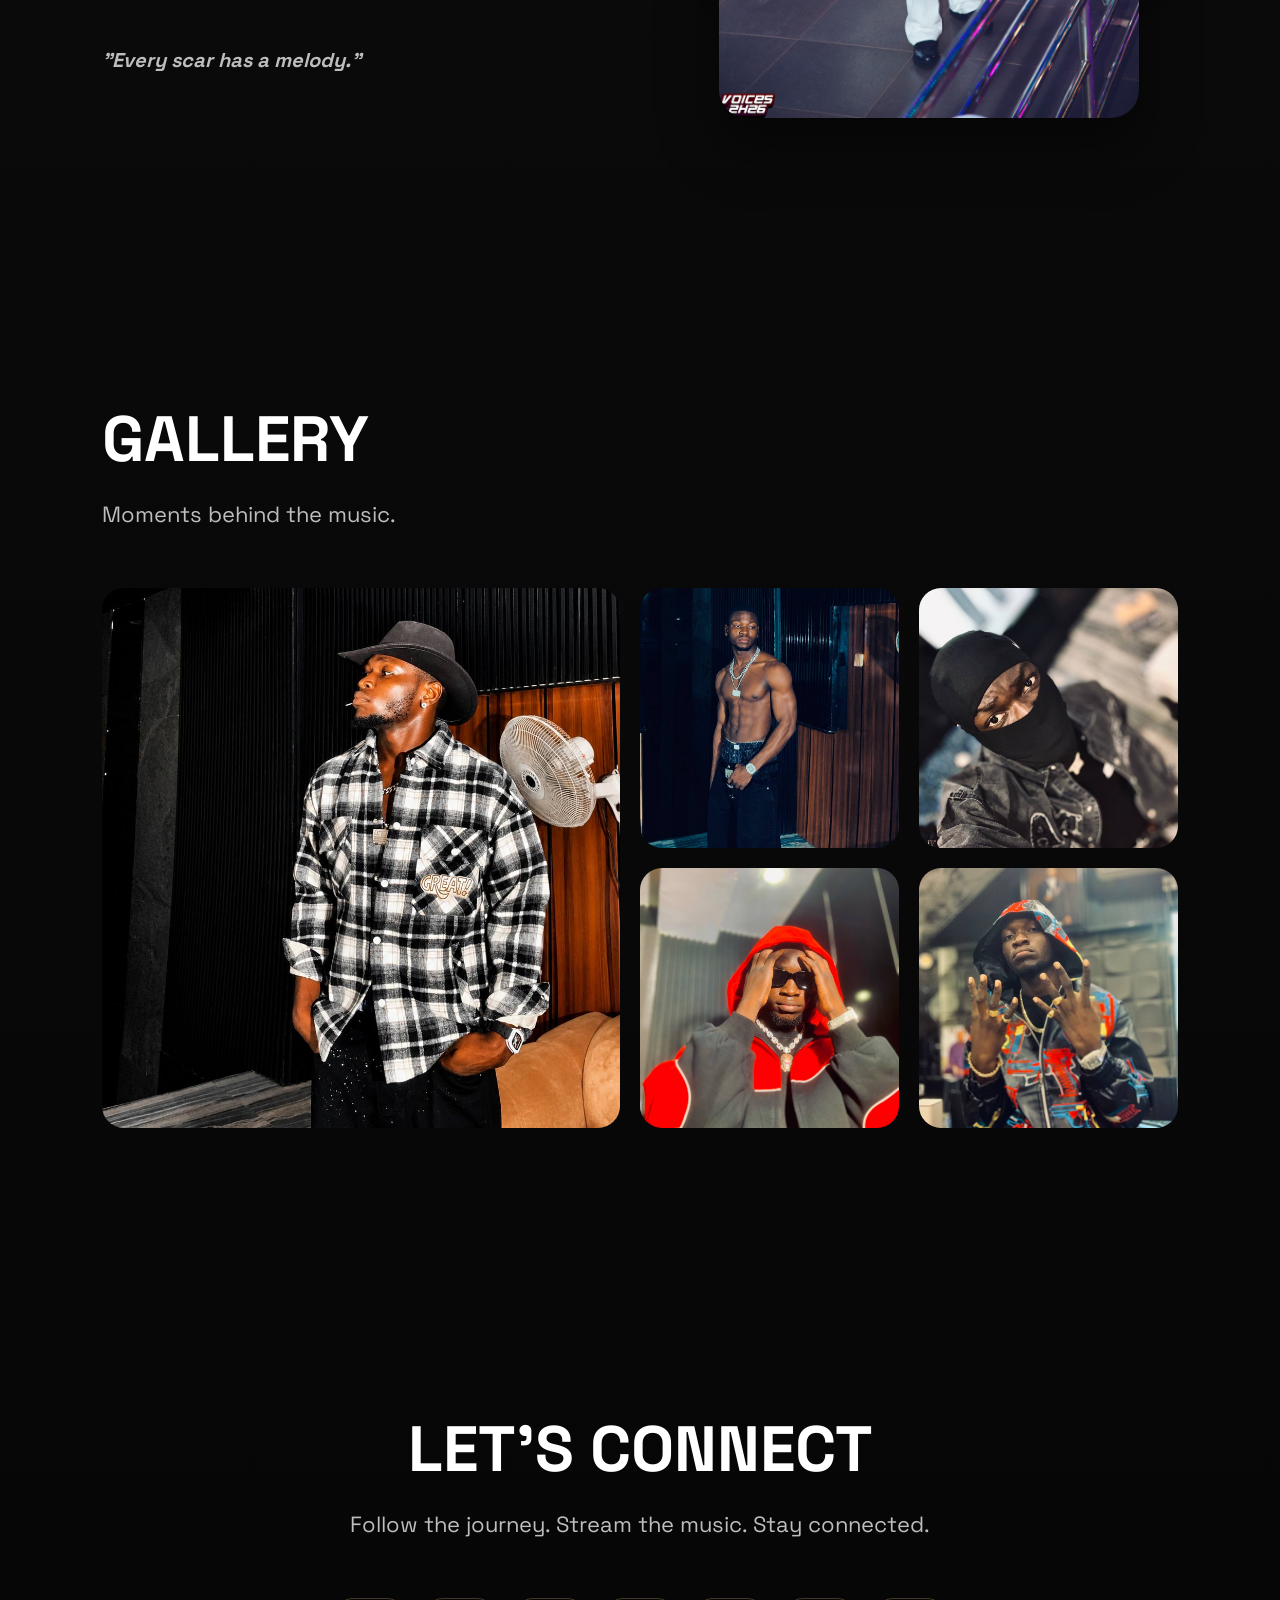
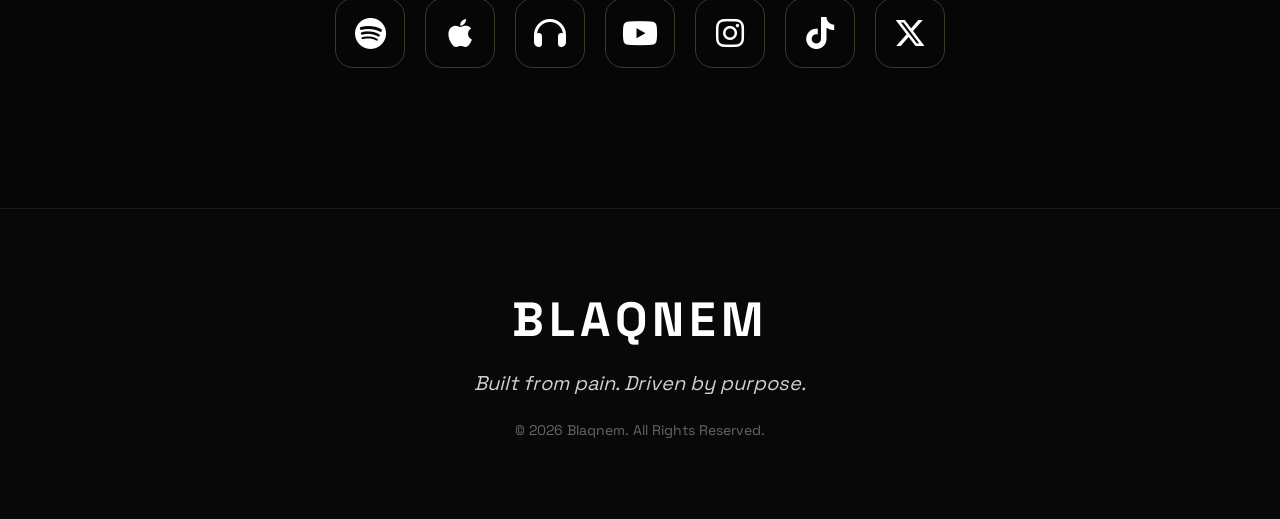
==== commit 284e98fc: "Blaqnem V2 - Lucy Release Update" ====
--- a/index.html
+++ b/index.html
@@ -88,28 +88,27 @@
 
 <section id="music" class="latest-release hidden">
 
-    <h2>Latest Release</h2>
-
-    <div class="release-card">
-
-        <img src="images/packnleave.jpeg" alt="Pack N Leave Cover">
-
-        <div class="release-info">
-
-            <h3>Pack N Leave</h3>
-
-            <p>
-                Available on all major streaming platforms.
-            </p>
-
-           <button class="hero-btn open-stream">
-
-    STREAM NOW
-
-</button>
-        </div>
-
-    </div>
+<div class="release-card">
+
+    <img src="images/lucyartwork.png" alt="Lucy Cover">
+
+    <div class="release-info">
+
+        <h3>Lucy</h3>
+
+        <p>
+            Blaqnem feat. Boyxina. Available on all major streaming platforms.
+        </p>
+
+        <button class="hero-btn open-stream" data-song="lucy">
+
+            STREAM NOW
+
+        </button>
+
+    </div>
+
+</div>
 
 </section>
 
@@ -117,7 +116,7 @@
      THE SOUND
 ==================================== -->
 
-<section class="sound-section hidden">
+<section id="about" class="sound-section hidden">
 
     <h2>THE SOUND</h2>
 
@@ -126,6 +125,38 @@
         Every song tells a chapter.
 
     </p>
+
+    <div class="sound-card">
+
+    <div class="cover">
+
+        <img src="images/lucyartwork.png" alt="Lucy">
+
+        <div class="play-overlay">
+
+            ▶ PLAY
+
+        </div>
+
+    </div>
+
+    <div class="sound-info">
+
+        <h3>Lucy</h3>
+
+        <p>
+            Some people leave. Some memories don't.
+        </p>
+
+        <button class="hero-btn open-stream" data-song="lucy">
+
+            STREAM NOW
+
+        </button>
+
+    </div>
+
+</div>
 
     <div class="sound-card">
 
@@ -149,7 +180,7 @@
                 The moment I stopped begging people to stay.
             </p>
 
-            <button class="hero-btn open-stream">
+          <button class="hero-btn open-stream" data-song="packnleave">
 
                 STREAM NOW
 
@@ -181,9 +212,9 @@
             Built from pain. Still standing.
         </p>
 
-        <button class="hero-btn open-stream">
-            STREAM NOW
-        </button>
+        <button class="hero-btn open-stream" data-song="toughest">
+    STREAM NOW
+</button>
 
     </div>
 
@@ -211,9 +242,9 @@
             Some wounds don't leave when the music stops.
         </p>
 
-        <button class="hero-btn open-stream">
-            STREAM NOW
-        </button>
+<button class="hero-btn open-stream" data-song="sickpain">
+    STREAM NOW
+</button>
 
     </div>
     
@@ -241,9 +272,9 @@
             The beginning.
         </p>
 
-        <button class="hero-btn open-stream">
-            STREAM NOW
-        </button>
+<button class="hero-btn open-stream" data-song="genesis">
+    STREAM NOW
+</button>
 
     </div>
 
@@ -271,10 +302,9 @@
             Tribute to the G.O.A.T.
         </p>
 
-        <button class="hero-btn open-stream">
-            STREAM NOW
-        </button>
-
+<button class="hero-btn open-stream" data-song="lettertostormzy">
+    STREAM NOW
+</button>
     </div>
 
 </div>
@@ -333,28 +363,20 @@
 
         <h2>Choose your platform</h2>
 
-        <a href="https://open.spotify.com/artist/5T5vs5ucWtXxPaSog1E7ZE?si=rtJAI9E3SjKF_7zhjss6Sg"
-           target="_blank"
-           rel="noopener noreferrer">
-           🎵 Spotify
+        <a class="spotify-link" href="#" target="_blank" rel="noopener noreferrer">
+            🎵 Spotify
         </a>
 
-        <a href="https://music.apple.com/ng/artist/blaqnem/1694209630"
-           target="_blank"
-           rel="noopener noreferrer">
-           🍎 Apple Music
+        <a class="apple-link" href="#" target="_blank" rel="noopener noreferrer">
+            🍎 Apple Music
         </a>
 
-        <a href="https://audiomack.com/blaqnem"
-           target="_blank"
-           rel="noopener noreferrer">
-           🎧 Audiomack
+        <a class="audiomack-link" href="#" target="_blank" rel="noopener noreferrer">
+            🎧 Audiomack
         </a>
 
-        <a href="https://www.youtube.com/@Blaqnem"
-           target="_blank"
-           rel="noopener noreferrer">
-           ▶ YouTube
+        <a class="youtube-link" href="#" target="_blank" rel="noopener noreferrer">
+            ▶ YouTube
         </a>
 
     </div>
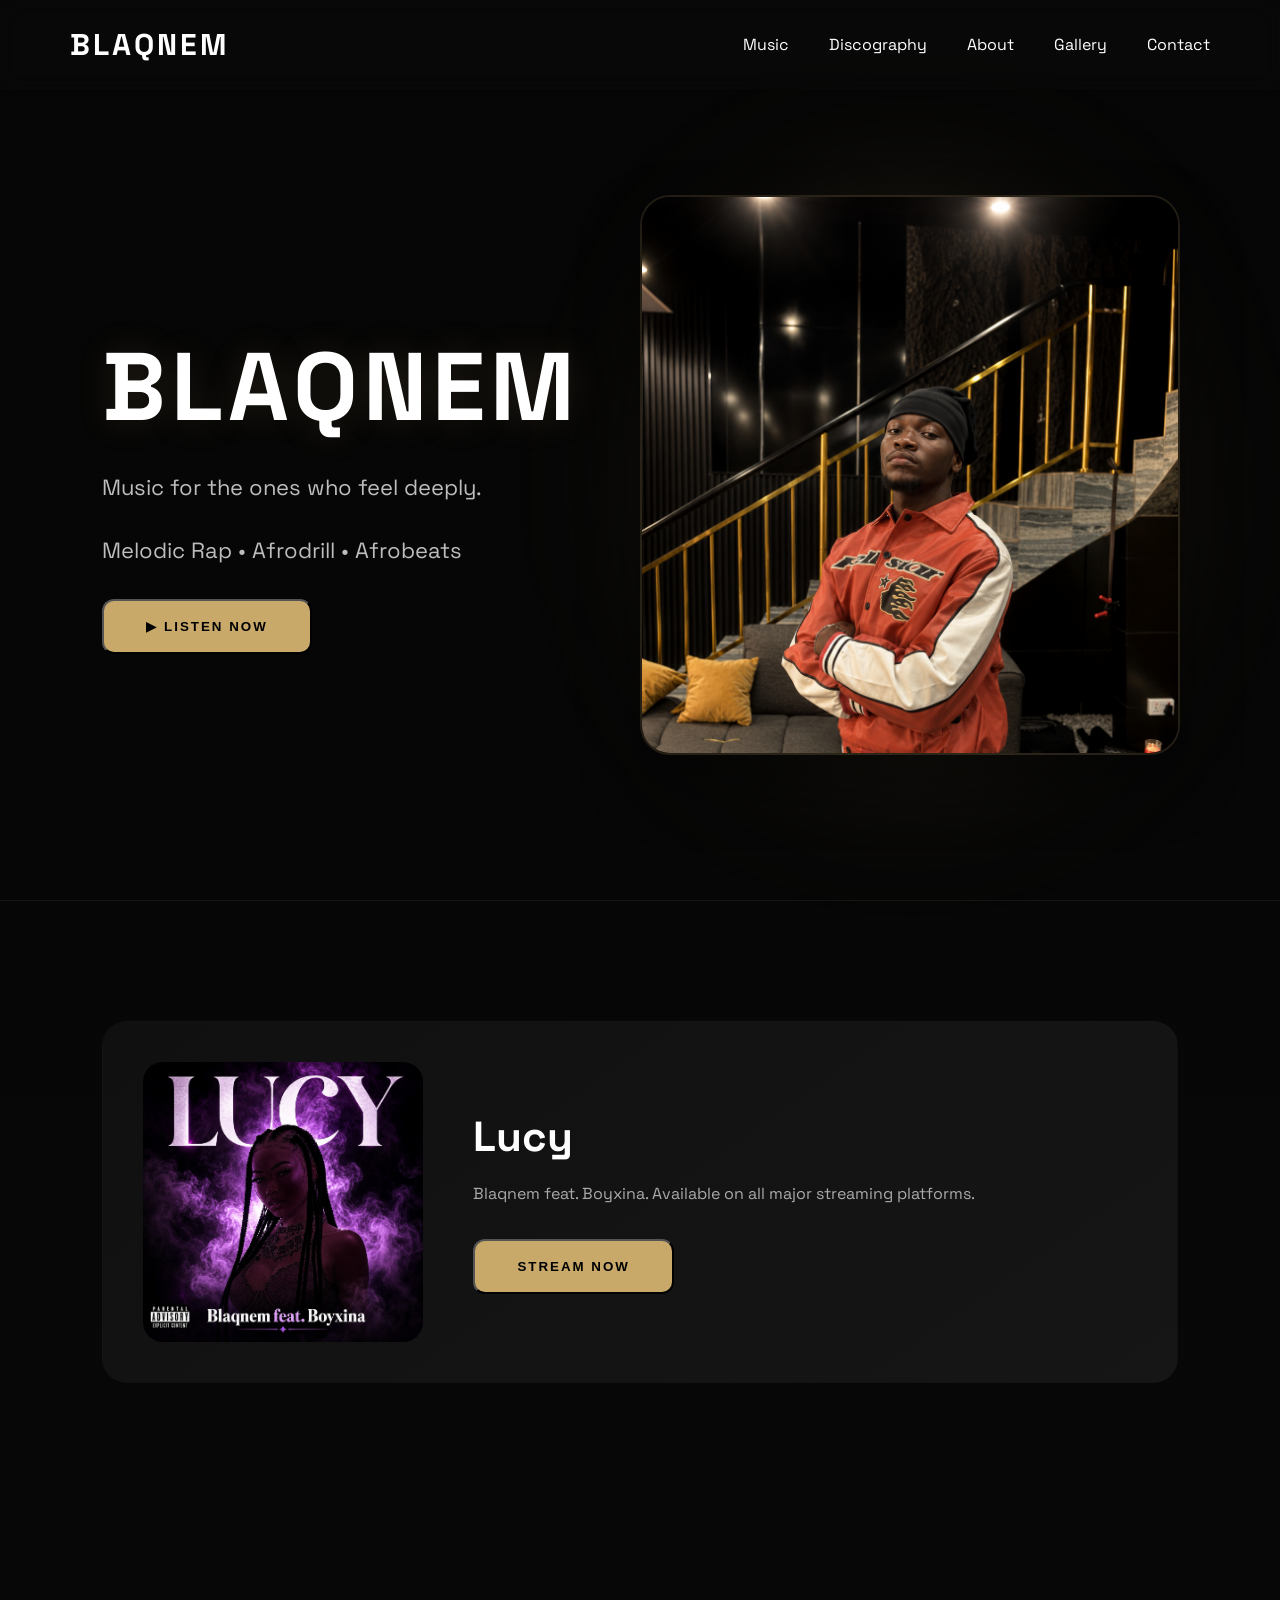
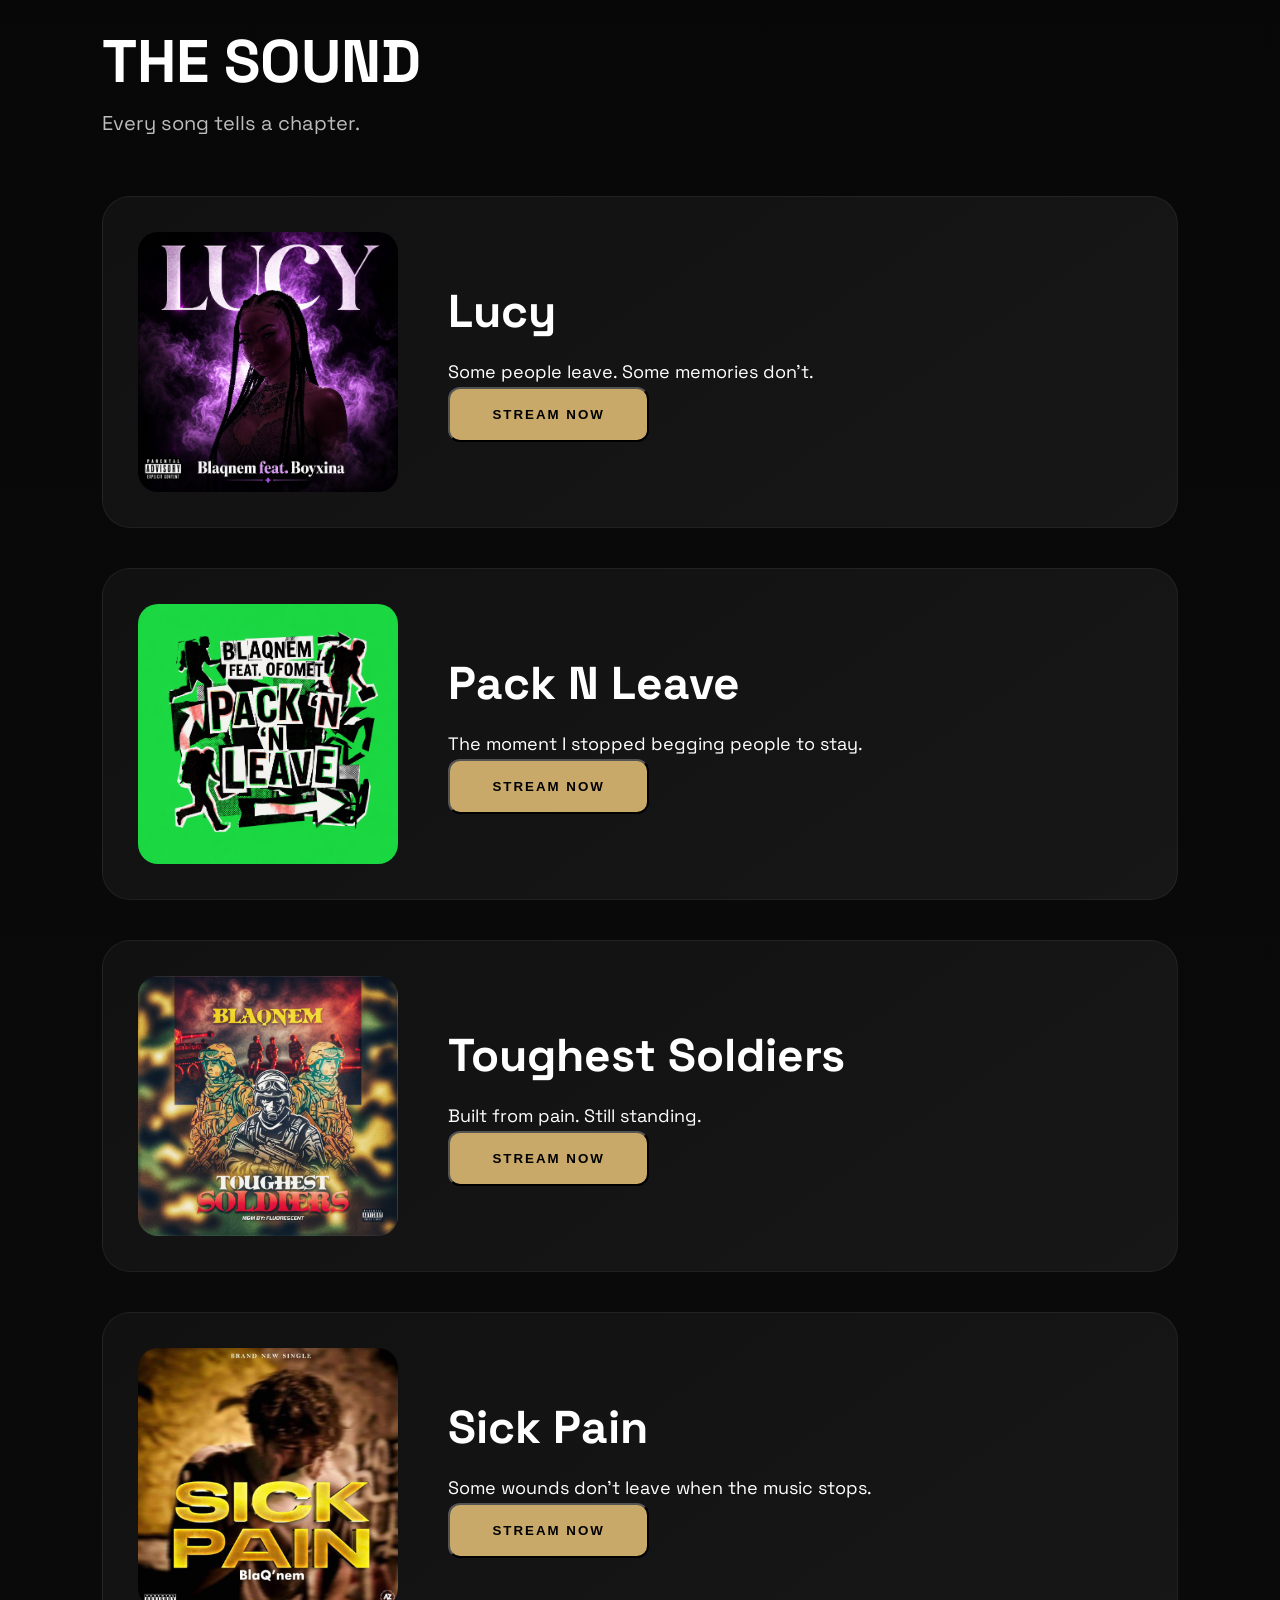
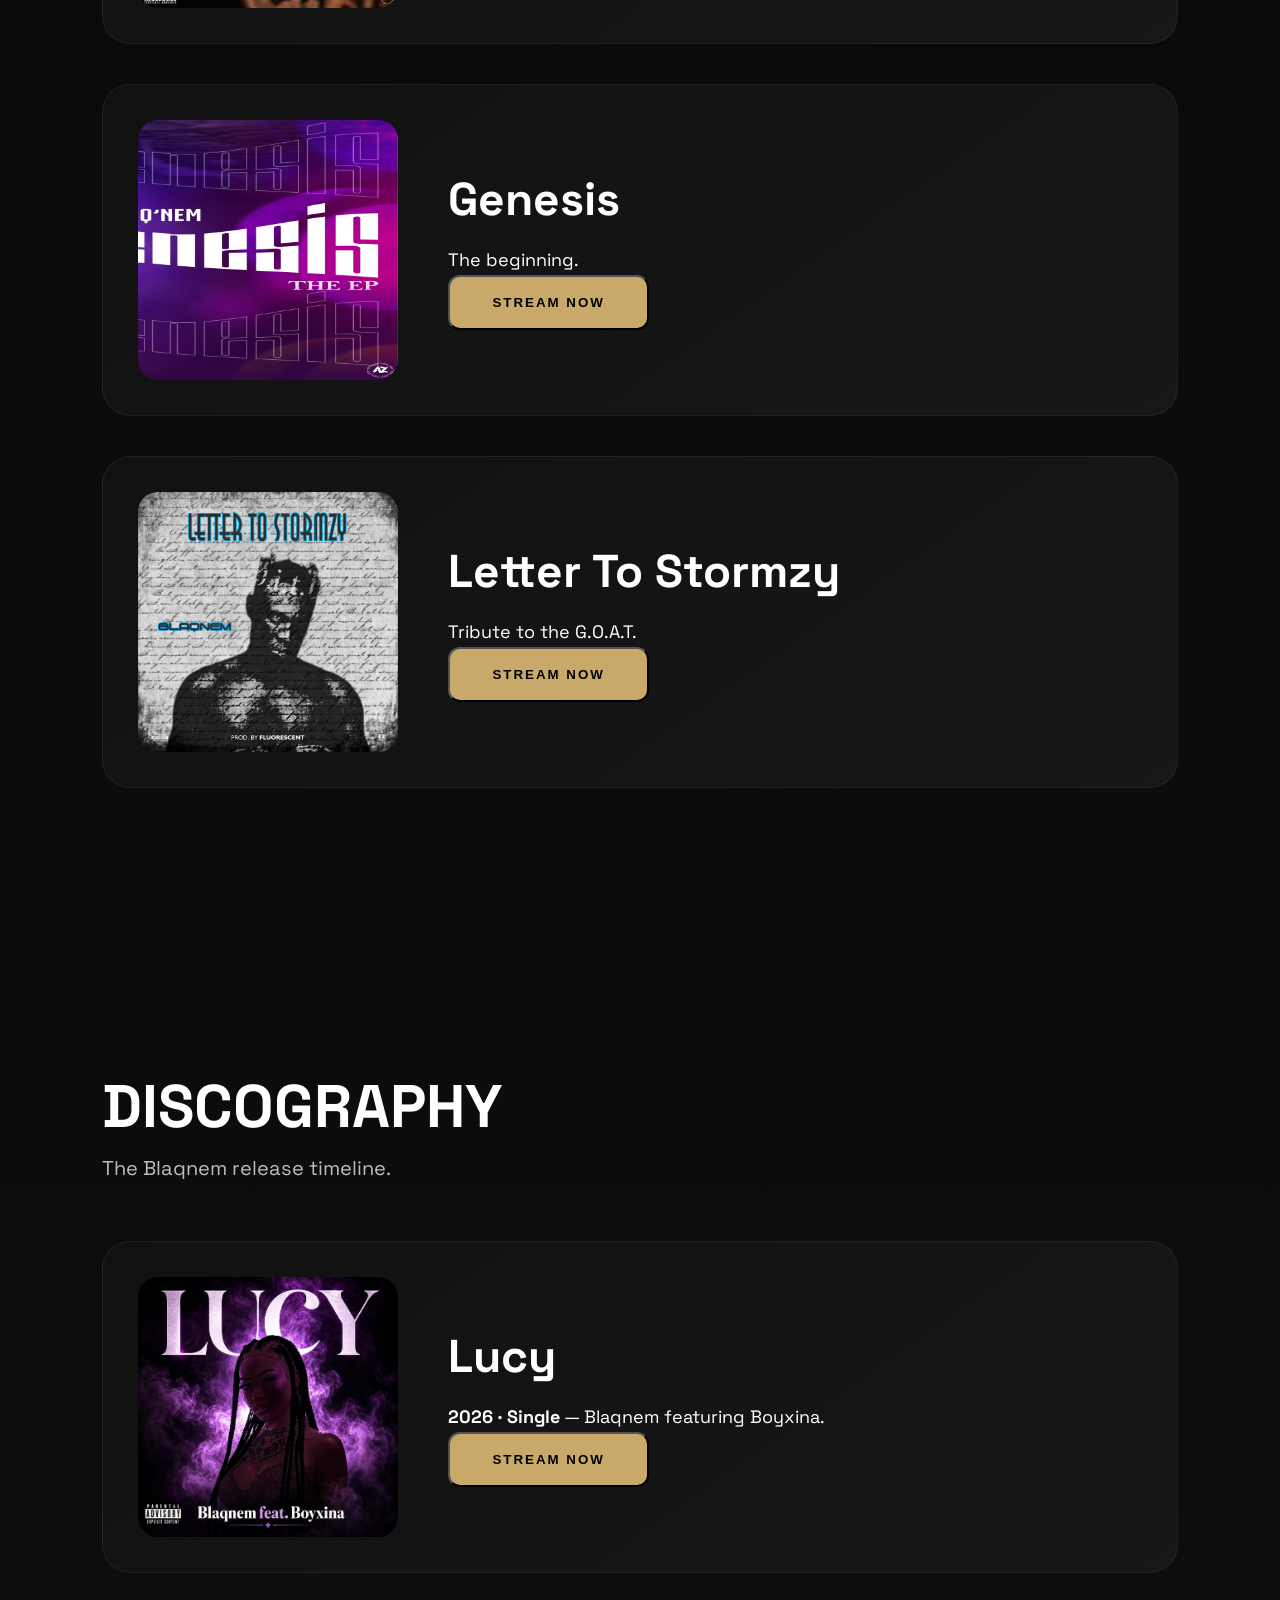
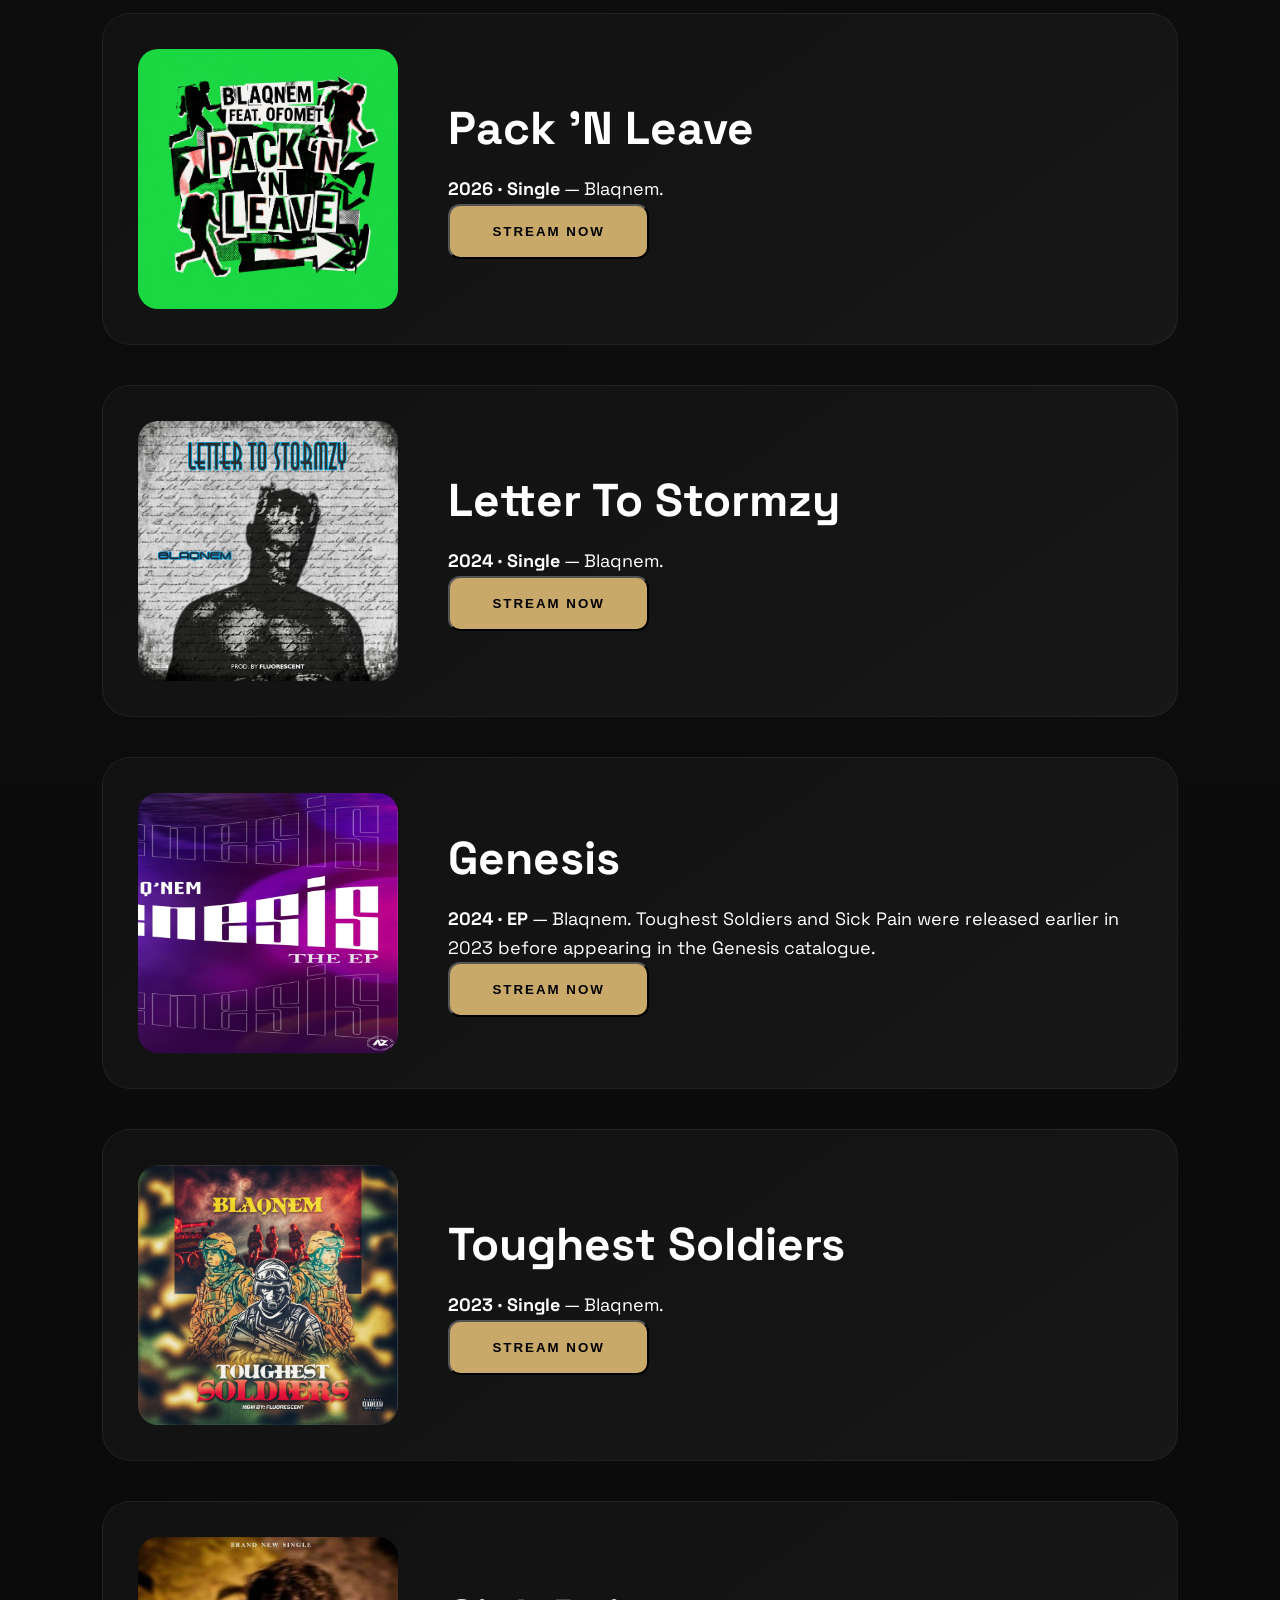
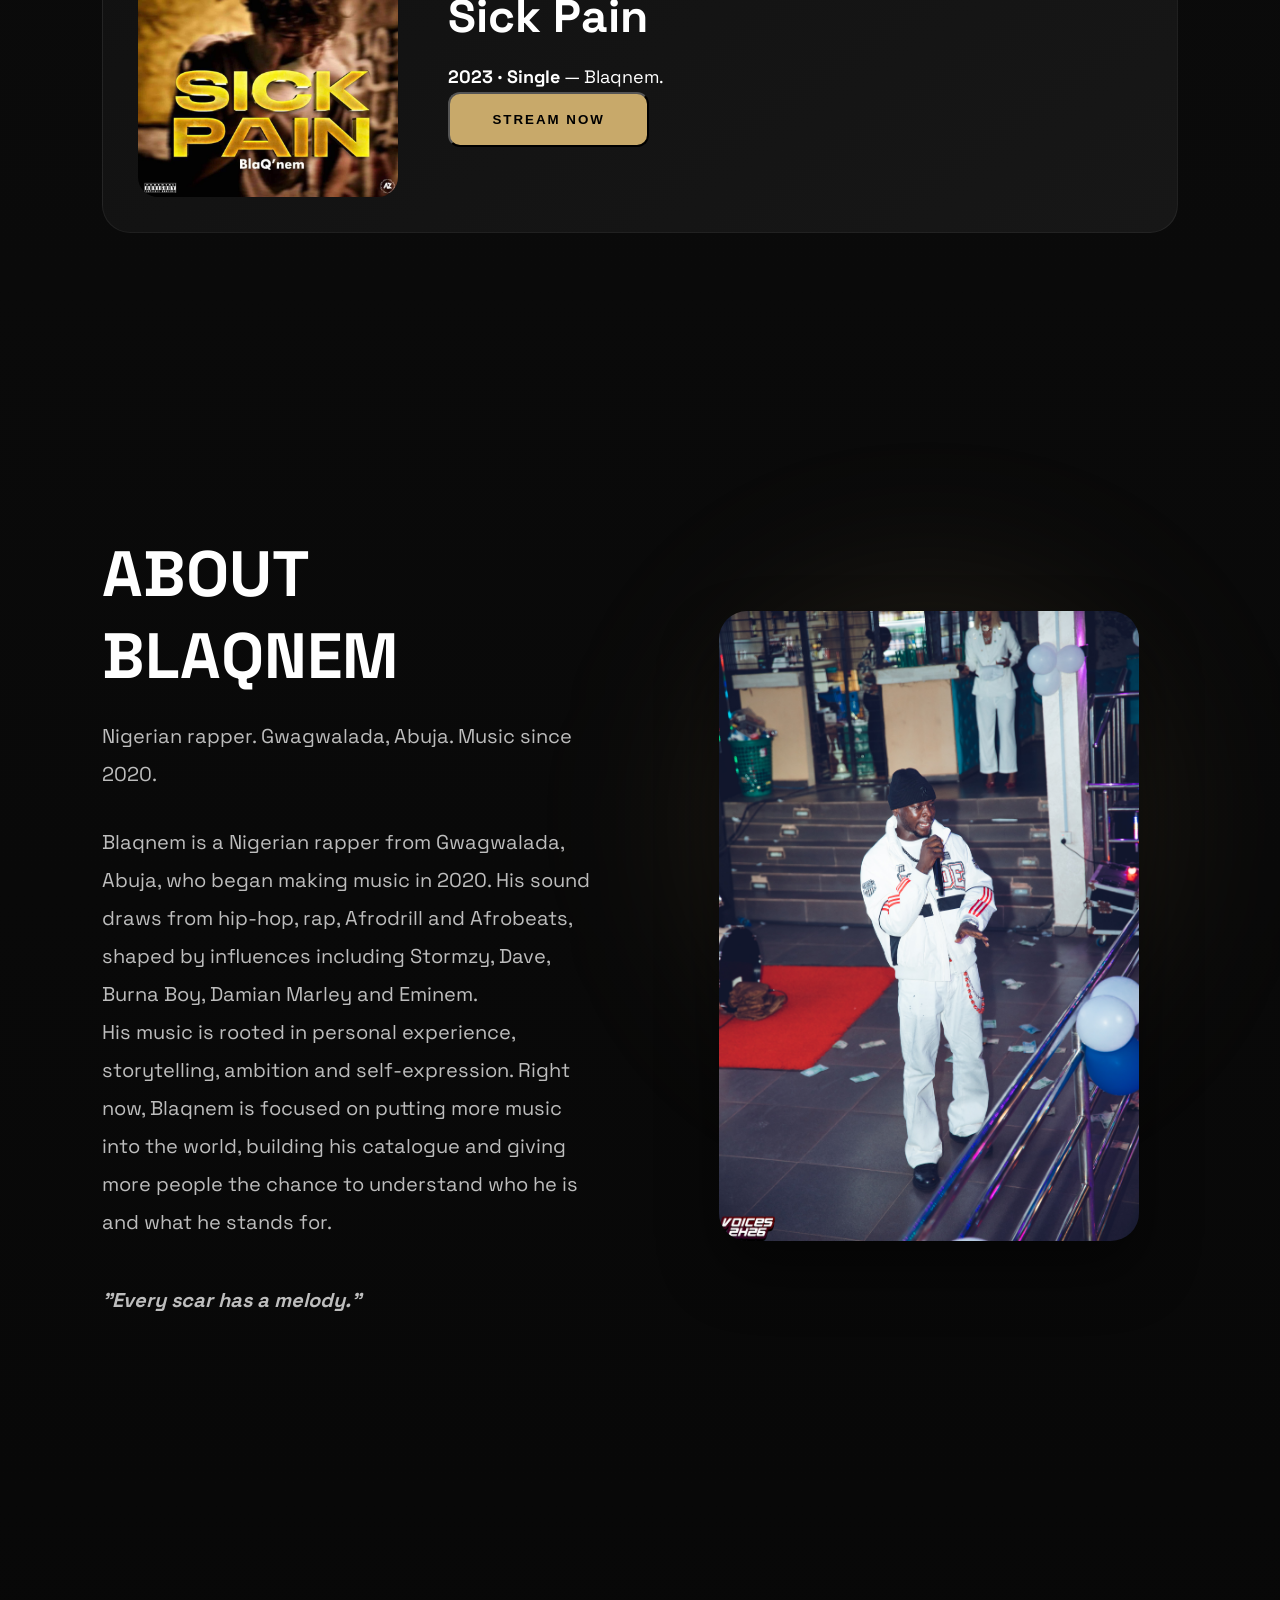
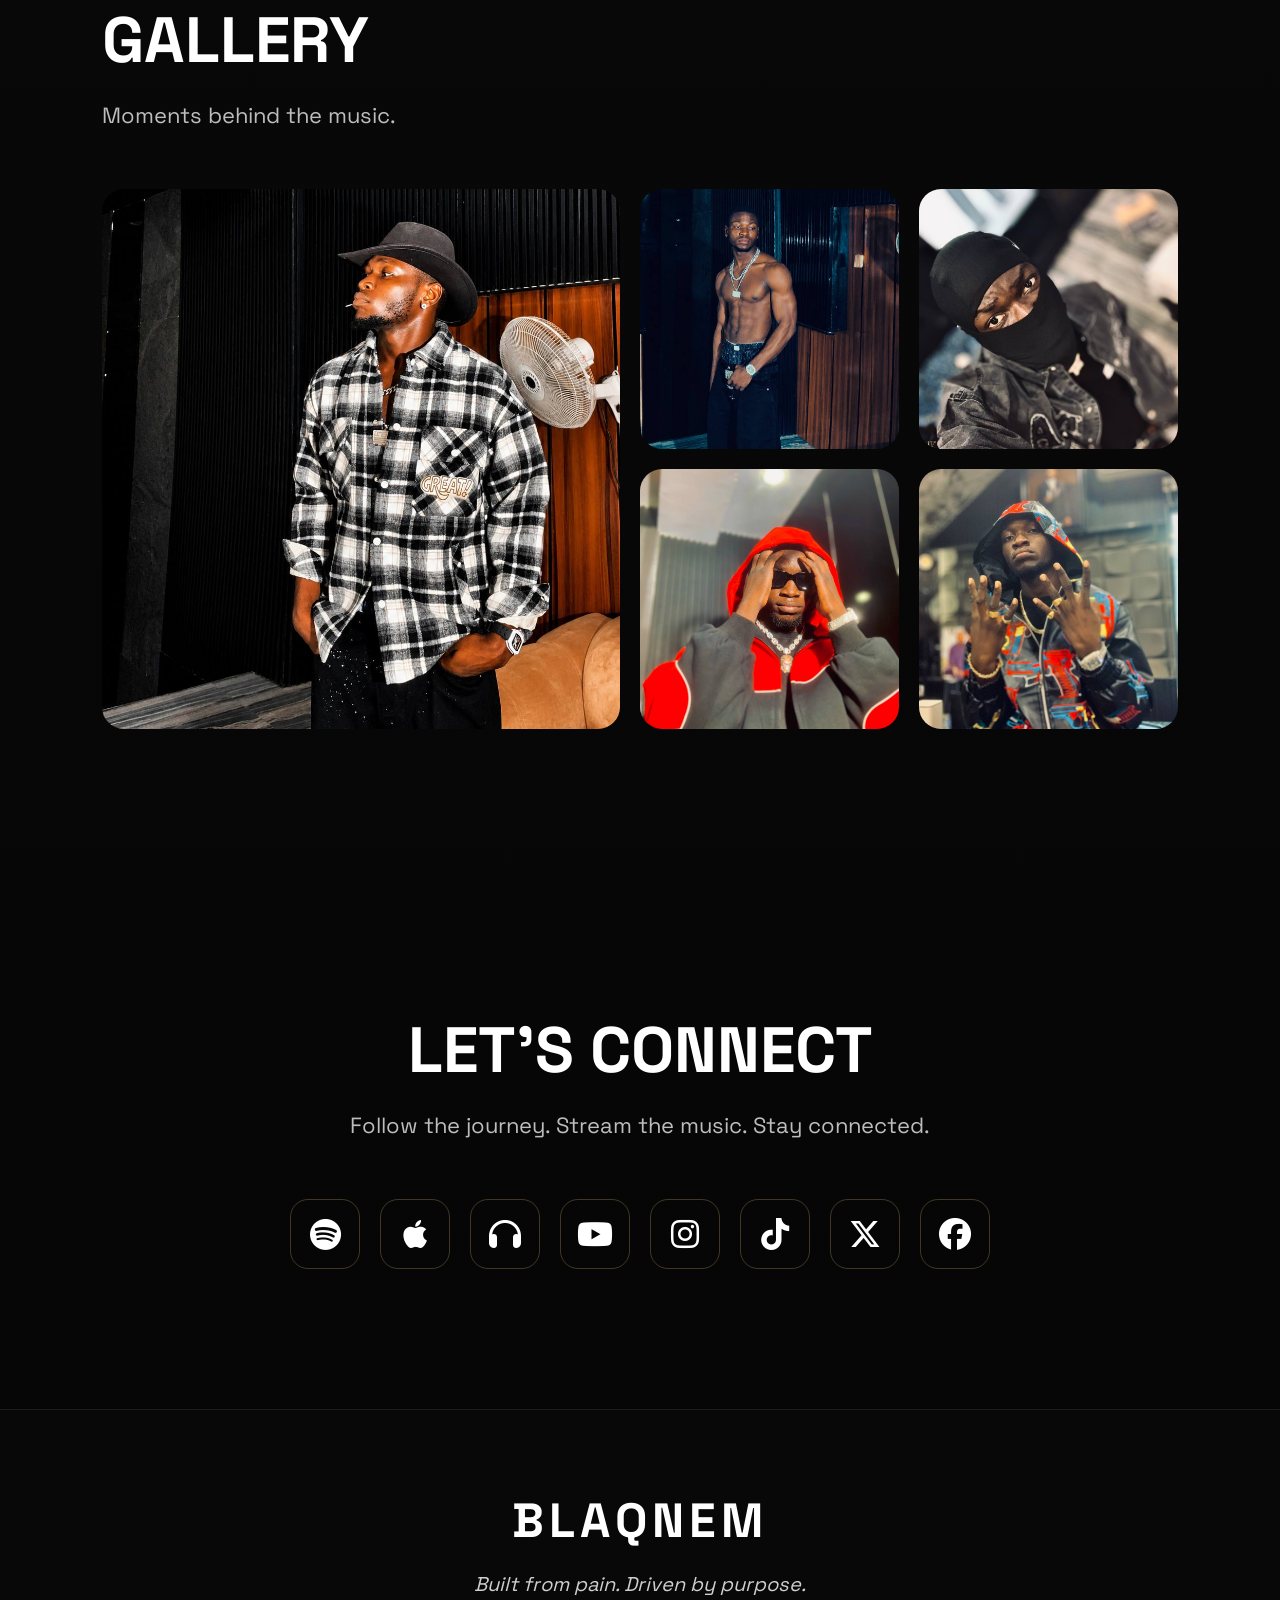
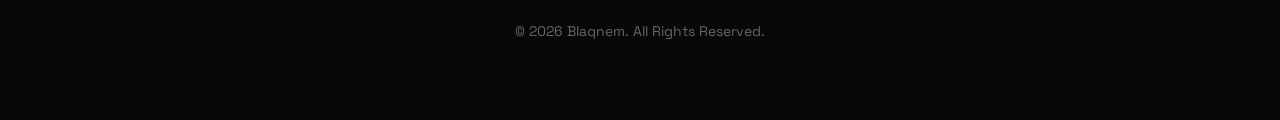
==== commit e5a0bb79: "Add files via upload" ====
--- a/index.html
+++ b/index.html
@@ -1,516 +1,680 @@
-<!DOCTYPE html>
-<html lang="en">
-<head>
-    <meta charset="UTF-8">
-    <meta name="viewport" content="width=device-width, initial-scale=1.0">
-    <title>Blaqnem | Official Website</title>
-<link rel="preconnect" href="https://fonts.googleapis.com">
-
-<link rel="preconnect" href="https://fonts.gstatic.com" crossorigin>
-
-<link href="https://fonts.googleapis.com/css2?family=Space+Grotesk:wght@300;400;500;700&display=swap" rel="stylesheet">
-    
-<link rel="stylesheet"
-href="https://cdnjs.cloudflare.com/ajax/libs/font-awesome/6.7.2/css/all.min.css">
-
-<link rel="stylesheet" href="style.css">
-
-</head>
-
-<body>
-
-    <div id="loader">
-
-    <h1>BLAQNEM</h1>
-
-    <p>Built from pain. Driven by purpose.</p>
-
-</div>
-
-    <div id="progress-bar"></div>
-
-<nav>
-
-    <h2 class="logo">BLAQNEM</h2>
-
-    <div class="menu-toggle">
-
-    <span></span>
-
-    <span></span>
-
-    <span></span>
-
-</div>
-
-    <ul class="nav-links">
-
-        <li><a href="#music">Music</a></li>
-
-        <li><a href="#about">About</a></li>
-
-        <li><a href="#gallery">Gallery</a></li>
-
-        <li><a href="#contact">Contact</a></li>
-
-    </ul>
-
-</nav>
-
-<header class="hero">
-
-   <div class="hero-text">
-
-    <h1>BLAQNEM</h1>
-
-    <p class="tagline">
-        Music for the ones who feel deeply.
-    </p>
-
-    <p class="genre">
-        Melodic Rap • Afrodrill • Afrobeats
-    </p>
-
-    <button class="hero-btn open-stream">
-
-    ▶ LISTEN NOW
-
-</button>
-
-</div>
-
-<div class="hero-image">
-
-    <img src="images/hero.png" alt="Blaqnem">
-
-</div>
-</header>
-
-<section id="music" class="latest-release hidden">
-
-<div class="release-card">
-
-    <img src="images/lucyartwork.png" alt="Lucy Cover">
-
-    <div class="release-info">
-
-        <h3>Lucy</h3>
-
-        <p>
-            Blaqnem feat. Boyxina. Available on all major streaming platforms.
-        </p>
-
-        <button class="hero-btn open-stream" data-song="lucy">
-
-            STREAM NOW
-
-        </button>
-
-    </div>
-
-</div>
-
-</section>
-
-<!-- ====================================
-     THE SOUND
-==================================== -->
-
-<section id="about" class="sound-section hidden">
-
-    <h2>THE SOUND</h2>
-
-    <p class="sound-subtitle">
-
-        Every song tells a chapter.
-
-    </p>
-
-    <div class="sound-card">
-
-    <div class="cover">
-
-        <img src="images/lucyartwork.png" alt="Lucy">
-
-        <div class="play-overlay">
-
-            ▶ PLAY
-
-        </div>
-
-    </div>
-
-    <div class="sound-info">
-
-        <h3>Lucy</h3>
-
-        <p>
-            Some people leave. Some memories don't.
-        </p>
-
-        <button class="hero-btn open-stream" data-song="lucy">
-
-            STREAM NOW
-
-        </button>
-
-    </div>
-
-</div>
-
-    <div class="sound-card">
-
-        <div class="cover">
-
-    <img src="images/packnleave.jpeg" alt="Pack N Leave">
-
-    <div class="play-overlay">
-
-        ▶ PLAY
-
-    </div>
-
-</div>
-
-        <div class="sound-info">
-
-            <h3>Pack N Leave</h3>
-
-            <p>
-                The moment I stopped begging people to stay.
-            </p>
-
-          <button class="hero-btn open-stream" data-song="packnleave">
-
-                STREAM NOW
-
-            </button>
-
-        </div>
-
-    </div>
-
-    <div class="sound-card">
-
-    <div class="cover">
-
-    <img src="images/toughestsoliders.jpg" alt="Toughest Soldiers">
-
-    <div class="play-overlay">
-
-        ▶ PLAY
-
-    </div>
-
-</div>
-
-    <div class="sound-info">
-
-        <h3>Toughest Soldiers</h3>
-
-        <p>
-            Built from pain. Still standing.
-        </p>
-
-        <button class="hero-btn open-stream" data-song="toughest">
-    STREAM NOW
-</button>
-
-    </div>
-
-    </div>
-
-    <div class="sound-card">
-
-   <div class="cover">
-
-    <img src="images/sickpain.jpg" alt="Sick Pain">
-
-    <div class="play-overlay">
-
-        ▶ PLAY
-
-    </div>
-
-</div>
-
-    <div class="sound-info">
-
-        <h3>Sick Pain</h3>
-
-        <p>
-            Some wounds don't leave when the music stops.
-        </p>
-
-<button class="hero-btn open-stream" data-song="sickpain">
-    STREAM NOW
-</button>
-
-    </div>
-    
-    </div>
-
-    <div class="sound-card">
-
-    <div class="cover">
-
-    <img src="images/genesis.jpg" alt="Genesis">
-
-    <div class="play-overlay">
-
-        ▶ PLAY
-
-    </div>
-
-</div>
-
-    <div class="sound-info">
-
-        <h3>Genesis</h3>
-
-        <p>
-            The beginning.
-        </p>
-
-<button class="hero-btn open-stream" data-song="genesis">
-    STREAM NOW
-</button>
-
-    </div>
-
-    </div>
-
-    <div class="sound-card">
-
-   <div class="cover">
-
-    <img src="images/lettertostormzy.jpg" alt="Letter To Stormzy">
-
-    <div class="play-overlay">
-
-        ▶ PLAY
-
-    </div>
-
-</div>
-
-    <div class="sound-info">
-
-        <h3>Letter To Stormzy</h3>
-
-        <p>
-            Tribute to the G.O.A.T.
-        </p>
-
-<button class="hero-btn open-stream" data-song="lettertostormzy">
-    STREAM NOW
-</button>
-    </div>
-
-</div>
-
-</section>
-
-<!-- ====================================
-     THE STORY
-==================================== -->
-
-<section id="about" class="story-section hidden">
-
-    <div class="story-text">
-
-        <h2>THE STORY</h2>
-
-        <p class="story-intro">
-
-            Every artist has a beginning.
-
-        </p>
-
-        <p>
-
-    I'm Blaqnem, a melodic rap and Afrodrill artist from Abuja, Nigeria.
-    My music is built from real experiences—pain, ambition, loyalty,
-    heartbreak and survival. Every release captures a different chapter
-    of my journey, turning moments that could have broken me into stories
-    people can feel. This isn't just music; it's proof that every setback
-    can become a soundtrack.
-         </p>
-    <p class="story-quote">
-
-    "Every scar has a melody."
-
-
-
-
-        </p>
-
-    </div>
-
-    <div class="story-image">
-
-        <img src="images/blaqqqqqqqqqqqqq.JPG" alt="Blaqnem">
-
-    </div>
-
-</section>
-
-<div id="streamModal" class="modal">
-
-    <div class="modal-content">
-
-        <span class="close">&times;</span>
-
-        <h2>Choose your platform</h2>
-
-        <a class="spotify-link" href="#" target="_blank" rel="noopener noreferrer">
-            🎵 Spotify
-        </a>
-
-        <a class="apple-link" href="#" target="_blank" rel="noopener noreferrer">
-            🍎 Apple Music
-        </a>
-
-        <a class="audiomack-link" href="#" target="_blank" rel="noopener noreferrer">
-            🎧 Audiomack
-        </a>
-
-        <a class="youtube-link" href="#" target="_blank" rel="noopener noreferrer">
-            ▶ YouTube
-        </a>
-
-    </div>
-
-</div>
-
-<!-- ====================================
-     GALLERY
-==================================== -->
-
-<section id="gallery" class="gallery-section hidden">
-
-    <h2>GALLERY</h2>
-
-    <p class="gallery-subtitle">
-
-        Moments behind the music.
-
-    </p>
-
-    <div class="gallery-grid">
-
-        <img src="images/nem.jpg" alt="Blaqnem">
-
-        <img src="images/blaqie.jpg" alt="Blaqnem">
-
-        <img src="images/blaq.jpg" alt="Blaqnem">
-
-        <img src="images/blaque.jpg" alt="Blaqnem">
-
-        <img src="images/blaqqq.jpg" alt="Blaqnem">
-
-    </div>
-
-</section>
-
-<!-- ====================================
-     CONNECT
-==================================== -->
-
-<section id="contact" class="connect-section hidden">
-
-    <h2>LET'S CONNECT</h2>
-
-    <p class="connect-subtitle">
-
-        Follow the journey. Stream the music. Stay connected.
-
-    </p>
-
-    <div class="social-links">
-
-       <a href="https://open.spotify.com/artist/5T5vs5ucWtXxPaSog1E7ZE?si=rtJAI9E3SjKF_7zhjss6Sg"
-          target="_blank"
-          rel="noopener noreferrer">
-          <i class="fa-brands fa-spotify"></i>
-       </a>
-
-       <a href="https://music.apple.com/ng/artist/blaqnem/1694209630"
-          target="_blank"
-          rel="noopener noreferrer">
-          <i class="fa-brands fa-apple"></i>
-       </a>
-
-       <a href="https://audiomack.com/blaqnem"
-          target="_blank"
-          rel="noopener noreferrer">
-          <i class="fa-solid fa-headphones"></i>
-       </a>
-
-       <a href="https://www.youtube.com/@Blaqnem"
-          target="_blank"
-          rel="noopener noreferrer">
-          <i class="fa-brands fa-youtube"></i>
-       </a>
-
-       <a href="https://www.instagram.com/whosisfrancis/"
-          target="_blank"
-          rel="noopener noreferrer">
-          <i class="fa-brands fa-instagram"></i>
-       </a>
-
-       <a href="https://www.tiktok.com/@onlyoneblaqnem?_r=1&_d=f3k0dblb7h36gb&sec_uid=MS4wLjABAAAAyi71m13IaxMD-PCcZ1Uzw-2LMkxVruMNqCSb2Tp7IGXJbSlB9_n4HZ8Et1RKgJke&share_author_id=7432261456442360837&sharer_language=en&source=h5_m&u_code=eh387gl0c3hhjd&item_author_type=1&utm_source=copy&share_enter_from=&tt_from=copy&enable_checksum=1&utm_medium=ios&share_link_id=FC9E90B2-6D01-4421-ABDA-DC0C6AB1CC01&user_id=7432261456442360837&sec_user_id=MS4wLjABAAAAyi71m13IaxMD-PCcZ1Uzw-2LMkxVruMNqCSb2Tp7IGXJbSlB9_n4HZ8Et1RKgJke&utm_campaign=client_share&panel_source_v2=qrcode_panel&ug_btm=b8727,b0&social_share_type=5&share_app_id=1233"
-          target="_blank"
-          rel="noopener noreferrer">
-          <i class="fa-brands fa-tiktok"></i>
-       </a>
-
-       <a href="https://x.com/astablaqnem?s=11"
-          target="_blank"
-          rel="noopener noreferrer">
-          <i class="fa-brands fa-x-twitter"></i>
-       </a>
-
-    </div>
-
-</section>
-
-<!-- ===========================
-     IMAGE LIGHTBOX
-=========================== -->
-
-<div id="lightbox" class="lightbox">
-
-    <span class="lightbox-close">&times;</span>
-
-    <img id="lightbox-img" src="" alt="Gallery Image">
-
-</div>
-
-<!-- ====================================
-     FOOTER
-==================================== -->
-
-<footer class="footer">
-
-    <h2>BLAQNEM</h2>
-
-    <p class="footer-quote">
-
-        Built from pain. Driven by purpose.
-
-    </p>
-
-    <p class="copyright">
-
-        © 2026 Blaqnem. All Rights Reserved.
-
-    </p>
-
-</footer>
-
-<script src="script.js"></script>
-
-</body>
-
+<!DOCTYPE html>
+<html lang="en">
+<head>
+    <meta charset="UTF-8">
+    <meta name="viewport" content="width=device-width, initial-scale=1.0">
+    <title>Blaqnem | Official Website | Nigerian Rapper & Artist</title>
+    <meta name="description" content="Official website of Blaqnem, a Nigerian melodic rap, Afrodrill and Afrobeats artist from Abuja, Nigeria. Explore music, videos, photos, releases and official links.">
+    <meta name="author" content="Blaqnem">
+    <meta name="robots" content="index, follow, max-image-preview:large">
+    <link rel="canonical" href="https://kingblaqnem.github.io/blaqnem-website/">
+
+    <meta property="og:type" content="website">
+    <meta property="og:title" content="Blaqnem | Official Website">
+    <meta property="og:description" content="Official website of Blaqnem — Nigerian melodic rap, Afrodrill and Afrobeats artist from Abuja, Nigeria.">
+    <meta property="og:url" content="https://kingblaqnem.github.io/blaqnem-website/">
+    <meta property="og:image" content="https://kingblaqnem.github.io/blaqnem-website/images/hero.png">
+    <meta property="og:image:alt" content="Blaqnem — Nigerian rapper and artist">
+    <meta property="og:site_name" content="Blaqnem Official">
+
+    <meta name="twitter:card" content="summary_large_image">
+    <meta name="twitter:title" content="Blaqnem | Official Website">
+    <meta name="twitter:description" content="Official website of Blaqnem — Nigerian melodic rap, Afrodrill and Afrobeats artist from Abuja, Nigeria.">
+    <meta name="twitter:image" content="https://kingblaqnem.github.io/blaqnem-website/images/hero.png">
+
+    <link rel="preconnect" href="https://fonts.googleapis.com">
+
+<link rel="preconnect" href="https://fonts.gstatic.com" crossorigin>
+
+<link href="https://fonts.googleapis.com/css2?family=Space+Grotesk:wght@300;400;500;700&display=swap" rel="stylesheet">
+    
+<link rel="stylesheet"
+href="https://cdnjs.cloudflare.com/ajax/libs/font-awesome/6.7.2/css/all.min.css">
+
+<link rel="stylesheet" href="style.css">
+
+    <script type="application/ld+json">
+    {
+      "@context": "https://schema.org",
+      "@type": "MusicGroup",
+      "@id": "https://kingblaqnem.github.io/blaqnem-website/#blaqnem",
+      "name": "Blaqnem",
+      "alternateName": "BlaQ'n'em",
+      "url": "https://kingblaqnem.github.io/blaqnem-website/",
+      "image": "https://kingblaqnem.github.io/blaqnem-website/images/hero.png",
+      "description": "Blaqnem is a Nigerian rapper from Gwagwalada, Abuja, who began making music in 2020. His music draws from hip-hop, Afrobeat and storytelling-driven influences.",
+      "genre": ["Hip-Hop", "Rap", "Afrodrill", "Afrobeats"],
+      "sameAs": [
+        "https://www.youtube.com/@Blaqnem",
+        "https://www.instagram.com/whosisfrancis/",
+        "https://www.tiktok.com/@blaqnem",
+        "https://x.com/AstaBlaQnem",
+        "https://web.facebook.com/profile.php?id=100094619631383",
+        "https://open.spotify.com/artist/5T5vs5ucWtXxPaSog1E7ZE",
+        "https://music.apple.com/ng/artist/blaqnem/1694209630",
+        "https://audiomack.com/blaqnem"
+      ],
+      "member": {
+        "@type": "Person",
+        "name": "Blaqnem",
+        "jobTitle": "Rapper",
+        "homeLocation": {
+          "@type": "Place",
+          "name": "Gwagwalada, Abuja, Nigeria"
+        },
+        "sameAs": [
+          "https://www.youtube.com/@Blaqnem",
+          "https://www.instagram.com/whosisfrancis/",
+          "https://www.tiktok.com/@blaqnem",
+          "https://x.com/AstaBlaQnem",
+          "https://web.facebook.com/profile.php?id=100094619631383"
+        ]
+      },
+      "subjectOf": {
+        "@type": "WebPage",
+        "@id": "https://kingblaqnem.github.io/blaqnem-website/#discography"
+      }
+    }
+    </script>
+
+
+    <script type="application/ld+json">
+    {
+      "@context": "https://schema.org",
+      "@type": "ItemList",
+      "name": "Blaqnem Discography",
+      "url": "https://kingblaqnem.github.io/blaqnem-website/#discography",
+      "itemListElement": [
+        {"@type":"ListItem","position":1,"item":{"@type":"MusicSingle","name":"Lucy","datePublished":"2026","byArtist":{"@type":"MusicGroup","name":"Blaqnem"}}},
+        {"@type":"ListItem","position":2,"item":{"@type":"MusicSingle","name":"Pack 'N Leave","datePublished":"2026","byArtist":{"@type":"MusicGroup","name":"Blaqnem"}}},
+        {"@type":"ListItem","position":3,"item":{"@type":"MusicSingle","name":"Letter To Stormzy","datePublished":"2024","byArtist":{"@type":"MusicGroup","name":"Blaqnem"}}},
+        {"@type":"ListItem","position":4,"item":{"@type":"MusicAlbum","name":"Genesis","datePublished":"2024","byArtist":{"@type":"MusicGroup","name":"Blaqnem"}}},
+        {"@type":"ListItem","position":5,"item":{"@type":"MusicSingle","name":"Toughest Soldiers","datePublished":"2023","byArtist":{"@type":"MusicGroup","name":"Blaqnem"}}},
+        {"@type":"ListItem","position":6,"item":{"@type":"MusicSingle","name":"Sick Pain","datePublished":"2023","byArtist":{"@type":"MusicGroup","name":"Blaqnem"}}}
+      ]
+    }
+    </script>
+
+</head>
+
+<body>
+
+    <div id="loader">
+
+    <h1>BLAQNEM</h1>
+
+    <p>Built from pain. Driven by purpose.</p>
+
+</div>
+
+    <div id="progress-bar"></div>
+
+<nav>
+
+    <h2 class="logo">BLAQNEM</h2>
+
+    <div class="menu-toggle">
+
+    <span></span>
+
+    <span></span>
+
+    <span></span>
+
+</div>
+
+    <ul class="nav-links">
+
+        <li><a href="#music">Music</a></li>
+
+        <li><a href="#discography">Discography</a></li>
+
+        <li><a href="#about">About</a></li>
+
+        <li><a href="#gallery">Gallery</a></li>
+
+        <li><a href="#contact">Contact</a></li>
+
+    </ul>
+
+</nav>
+
+<header class="hero">
+
+   <div class="hero-text">
+
+    <h1>BLAQNEM</h1>
+
+    <p class="tagline">
+        Music for the ones who feel deeply.
+    </p>
+
+    <p class="genre">
+        Melodic Rap • Afrodrill • Afrobeats
+    </p>
+
+    <button class="hero-btn open-stream">
+
+    ▶ LISTEN NOW
+
+</button>
+
+</div>
+
+<div class="hero-image">
+
+    <img src="images/hero.png" alt="Blaqnem — Nigerian rapper and Afrodrill artist">
+
+</div>
+</header>
+
+<section id="music" class="latest-release hidden">
+
+<div class="release-card">
+
+    <img src="images/lucyartwork.png" alt="Lucy by Blaqnem featuring Boyxina — single cover">
+
+    <div class="release-info">
+
+        <h3>Lucy</h3>
+
+        <p>
+            Blaqnem feat. Boyxina. Available on all major streaming platforms.
+        </p>
+
+        <button class="hero-btn open-stream" data-song="lucy">
+
+            STREAM NOW
+
+        </button>
+
+    </div>
+
+</div>
+
+</section>
+
+<!-- ====================================
+     THE SOUND
+==================================== -->
+
+<section id="sound" class="sound-section hidden">
+
+    <h2>THE SOUND</h2>
+
+    <p class="sound-subtitle">
+
+        Every song tells a chapter.
+
+    </p>
+
+    <div class="sound-card">
+
+    <div class="cover">
+
+        <img src="images/lucyartwork.png" alt="Lucy by Blaqnem featuring Boyxina">
+
+        <div class="play-overlay">
+
+            ▶ PLAY
+
+        </div>
+
+    </div>
+
+    <div class="sound-info">
+
+        <h3>Lucy</h3>
+
+        <p>
+            Some people leave. Some memories don't.
+        </p>
+
+        <button class="hero-btn open-stream" data-song="lucy">
+
+            STREAM NOW
+
+        </button>
+
+    </div>
+
+</div>
+
+    <div class="sound-card">
+
+        <div class="cover">
+
+    <img src="images/packnleave.jpeg" alt="Pack N Leave by Blaqnem — single artwork">
+
+    <div class="play-overlay">
+
+        ▶ PLAY
+
+    </div>
+
+</div>
+
+        <div class="sound-info">
+
+            <h3>Pack N Leave</h3>
+
+            <p>
+                The moment I stopped begging people to stay.
+            </p>
+
+          <button class="hero-btn open-stream" data-song="packnleave">
+
+                STREAM NOW
+
+            </button>
+
+        </div>
+
+    </div>
+
+    <div class="sound-card">
+
+    <div class="cover">
+
+    <img src="images/toughestsoliders.jpg" alt="Toughest Soldiers by Blaqnem — single artwork">
+
+    <div class="play-overlay">
+
+        ▶ PLAY
+
+    </div>
+
+</div>
+
+    <div class="sound-info">
+
+        <h3>Toughest Soldiers</h3>
+
+        <p>
+            Built from pain. Still standing.
+        </p>
+
+        <button class="hero-btn open-stream" data-song="toughest">
+    STREAM NOW
+</button>
+
+    </div>
+
+    </div>
+
+    <div class="sound-card">
+
+   <div class="cover">
+
+    <img src="images/sickpain.jpg" alt="Sick Pain by Blaqnem — single artwork">
+
+    <div class="play-overlay">
+
+        ▶ PLAY
+
+    </div>
+
+</div>
+
+    <div class="sound-info">
+
+        <h3>Sick Pain</h3>
+
+        <p>
+            Some wounds don't leave when the music stops.
+        </p>
+
+<button class="hero-btn open-stream" data-song="sickpain">
+    STREAM NOW
+</button>
+
+    </div>
+    
+    </div>
+
+    <div class="sound-card">
+
+    <div class="cover">
+
+    <img src="images/genesis.jpg" alt="Genesis by Blaqnem — EP artwork">
+
+    <div class="play-overlay">
+
+        ▶ PLAY
+
+    </div>
+
+</div>
+
+    <div class="sound-info">
+
+        <h3>Genesis</h3>
+
+        <p>
+            The beginning.
+        </p>
+
+<button class="hero-btn open-stream" data-song="genesis">
+    STREAM NOW
+</button>
+
+    </div>
+
+    </div>
+
+    <div class="sound-card">
+
+   <div class="cover">
+
+    <img src="images/lettertostormzy.jpg" alt="Letter To Stormzy by Blaqnem — single artwork">
+
+    <div class="play-overlay">
+
+        ▶ PLAY
+
+    </div>
+
+</div>
+
+    <div class="sound-info">
+
+        <h3>Letter To Stormzy</h3>
+
+        <p>
+            Tribute to the G.O.A.T.
+        </p>
+
+<button class="hero-btn open-stream" data-song="lettertostormzy">
+    STREAM NOW
+</button>
+    </div>
+
+</div>
+
+</section>
+
+<!-- ====================================
+     DISCOGRAPHY
+==================================== -->
+
+<section id="discography" class="sound-section hidden">
+
+    <h2>DISCOGRAPHY</h2>
+
+    <p class="sound-subtitle">
+        The Blaqnem release timeline.
+    </p>
+
+    <div class="sound-card">
+        <div class="cover">
+            <img src="images/lucyartwork.png" alt="Lucy by Blaqnem featuring Boyxina — 2026 single artwork" loading="lazy">
+        </div>
+        <div class="sound-info">
+            <h3>Lucy</h3>
+            <p><strong>2026 · Single</strong> — Blaqnem featuring Boyxina.</p>
+            <button class="hero-btn open-stream" data-song="lucy">STREAM NOW</button>
+        </div>
+    </div>
+
+    <div class="sound-card">
+        <div class="cover">
+            <img src="images/packnleave.jpeg" alt="Pack 'N Leave by Blaqnem — 2026 single artwork" loading="lazy">
+        </div>
+        <div class="sound-info">
+            <h3>Pack 'N Leave</h3>
+            <p><strong>2026 · Single</strong> — Blaqnem.</p>
+            <button class="hero-btn open-stream" data-song="packnleave">STREAM NOW</button>
+        </div>
+    </div>
+
+    <div class="sound-card">
+        <div class="cover">
+            <img src="images/lettertostormzy.jpg" alt="Letter To Stormzy by Blaqnem — 2024 single artwork" loading="lazy">
+        </div>
+        <div class="sound-info">
+            <h3>Letter To Stormzy</h3>
+            <p><strong>2024 · Single</strong> — Blaqnem.</p>
+            <button class="hero-btn open-stream" data-song="lettertostormzy">STREAM NOW</button>
+        </div>
+    </div>
+
+    <div class="sound-card">
+        <div class="cover">
+            <img src="images/genesis.jpg" alt="Genesis by Blaqnem — 2024 EP artwork" loading="lazy">
+        </div>
+        <div class="sound-info">
+            <h3>Genesis</h3>
+            <p><strong>2024 · EP</strong> — Blaqnem. Toughest Soldiers and Sick Pain were released earlier in 2023 before appearing in the Genesis catalogue.</p>
+            <button class="hero-btn open-stream" data-song="genesis">STREAM NOW</button>
+        </div>
+    </div>
+
+    <div class="sound-card">
+        <div class="cover">
+            <img src="images/toughestsoliders.jpg" alt="Toughest Soldiers by Blaqnem — 2023 single artwork" loading="lazy">
+        </div>
+        <div class="sound-info">
+            <h3>Toughest Soldiers</h3>
+            <p><strong>2023 · Single</strong> — Blaqnem.</p>
+            <button class="hero-btn open-stream" data-song="toughest">STREAM NOW</button>
+        </div>
+    </div>
+
+    <div class="sound-card">
+        <div class="cover">
+            <img src="images/sickpain.jpg" alt="Sick Pain by Blaqnem — 2023 single artwork" loading="lazy">
+        </div>
+        <div class="sound-info">
+            <h3>Sick Pain</h3>
+            <p><strong>2023 · Single</strong> — Blaqnem.</p>
+            <button class="hero-btn open-stream" data-song="sickpain">STREAM NOW</button>
+        </div>
+    </div>
+
+</section>
+
+<!-- ====================================
+     THE STORY
+==================================== -->
+
+<section id="about" class="story-section hidden">
+
+    <div class="story-text">
+
+        <h2>ABOUT BLAQNEM</h2>
+
+        <p class="story-intro">
+            Nigerian rapper. Gwagwalada, Abuja. Music since 2020.
+        </p>
+
+        <p>
+            Blaqnem is a Nigerian rapper from Gwagwalada, Abuja, who began making music in 2020.
+            His sound draws from hip-hop, rap, Afrodrill and Afrobeats, shaped by influences including
+            Stormzy, Dave, Burna Boy, Damian Marley and Eminem.
+        </p>
+
+        <p>
+            His music is rooted in personal experience, storytelling, ambition and self-expression.
+            Right now, Blaqnem is focused on putting more music into the world, building his catalogue
+            and giving more people the chance to understand who he is and what he stands for.
+        </p>
+
+        <p class="story-quote">
+            "Every scar has a melody."
+        </p>
+
+    </div>
+
+    <div class="story-image">
+
+        <img src="images/blaqqqqqqqqqqqqq.JPG" alt="Blaqnem official artist portrait from Gwagwalada, Abuja, Nigeria" loading="lazy">
+
+    </div>
+
+</section>
+
+<div id="streamModal" class="modal">
+
+    <div class="modal-content">
+
+        <span class="close">&times;</span>
+
+        <h2>Choose your platform</h2>
+
+        <a class="spotify-link" href="#" target="_blank" rel="noopener noreferrer">
+            🎵 Spotify
+        </a>
+
+        <a class="apple-link" href="#" target="_blank" rel="noopener noreferrer">
+            🍎 Apple Music
+        </a>
+
+        <a class="audiomack-link" href="#" target="_blank" rel="noopener noreferrer">
+            🎧 Audiomack
+        </a>
+
+        <a class="youtube-link" href="#" target="_blank" rel="noopener noreferrer">
+            ▶ YouTube
+        </a>
+
+    </div>
+
+</div>
+
+<!-- ====================================
+     GALLERY
+==================================== -->
+
+<section id="gallery" class="gallery-section hidden">
+
+    <h2>GALLERY</h2>
+
+    <p class="gallery-subtitle">
+
+        Moments behind the music.
+
+    </p>
+
+    <div class="gallery-grid">
+
+        <img src="images/nem.jpg" alt="Blaqnem official artist portrait from Gwagwalada, Abuja, Nigeria" loading="lazy">
+
+        <img src="images/blaqie.jpg" alt="Blaqnem Nigerian rapper official portrait" loading="lazy">
+
+        <img src="images/blaq.jpg" alt="Blaqnem promotional photograph — Nigerian rapper" loading="lazy">
+
+        <img src="images/blaque.jpg" alt="Blaqnem official press photograph" loading="lazy">
+
+        <img src="images/blaqqq.jpg" alt="Blaqnem behind the music — official artist photograph" loading="lazy">
+
+    </div>
+
+</section>
+
+<!-- ====================================
+     CONNECT
+==================================== -->
+
+<section id="contact" class="connect-section hidden">
+
+    <h2>LET'S CONNECT</h2>
+
+    <p class="connect-subtitle">
+
+        Follow the journey. Stream the music. Stay connected.
+
+    </p>
+
+    <div class="social-links">
+
+       <a href="https://open.spotify.com/artist/5T5vs5ucWtXxPaSog1E7ZE?si=rtJAI9E3SjKF_7zhjss6Sg"
+          target="_blank"
+          rel="noopener noreferrer">
+          <i class="fa-brands fa-spotify"></i>
+       </a>
+
+       <a href="https://music.apple.com/ng/artist/blaqnem/1694209630"
+          target="_blank"
+          rel="noopener noreferrer">
+          <i class="fa-brands fa-apple"></i>
+       </a>
+
+       <a href="https://audiomack.com/blaqnem"
+          target="_blank"
+          rel="noopener noreferrer">
+          <i class="fa-solid fa-headphones"></i>
+       </a>
+
+       <a href="https://www.youtube.com/@Blaqnem"
+          target="_blank"
+          rel="noopener noreferrer">
+          <i class="fa-brands fa-youtube"></i>
+       </a>
+
+       <a href="https://www.instagram.com/whosisfrancis/"
+          target="_blank"
+          rel="noopener noreferrer">
+          <i class="fa-brands fa-instagram"></i>
+       </a>
+
+       <a href="https://www.tiktok.com/@blaqnem"
+          target="_blank"
+          rel="noopener noreferrer">
+          <i class="fa-brands fa-tiktok"></i>
+       </a>
+
+       <a href="https://x.com/AstaBlaQnem"
+          target="_blank"
+          rel="noopener noreferrer">
+          <i class="fa-brands fa-x-twitter"></i>
+       </a>
+
+       <a href="https://web.facebook.com/profile.php?id=100094619631383"
+          target="_blank"
+          rel="noopener noreferrer">
+          <i class="fa-brands fa-facebook"></i>
+       </a>
+
+    </div>
+
+</section>
+
+<!-- ===========================
+     IMAGE LIGHTBOX
+=========================== -->
+
+<div id="lightbox" class="lightbox">
+
+    <span class="lightbox-close">&times;</span>
+
+    <img id="lightbox-img" src="" alt="Blaqnem gallery photograph">
+
+</div>
+
+<!-- ====================================
+     FOOTER
+==================================== -->
+
+<footer class="footer">
+
+    <h2>BLAQNEM</h2>
+
+    <p class="footer-quote">
+
+        Built from pain. Driven by purpose.
+
+    </p>
+
+    <p class="copyright">
+
+        © 2026 Blaqnem. All Rights Reserved.
+
+    </p>
+
+</footer>
+
+<script src="script.js"></script>
+
+</body>
+
 </html>
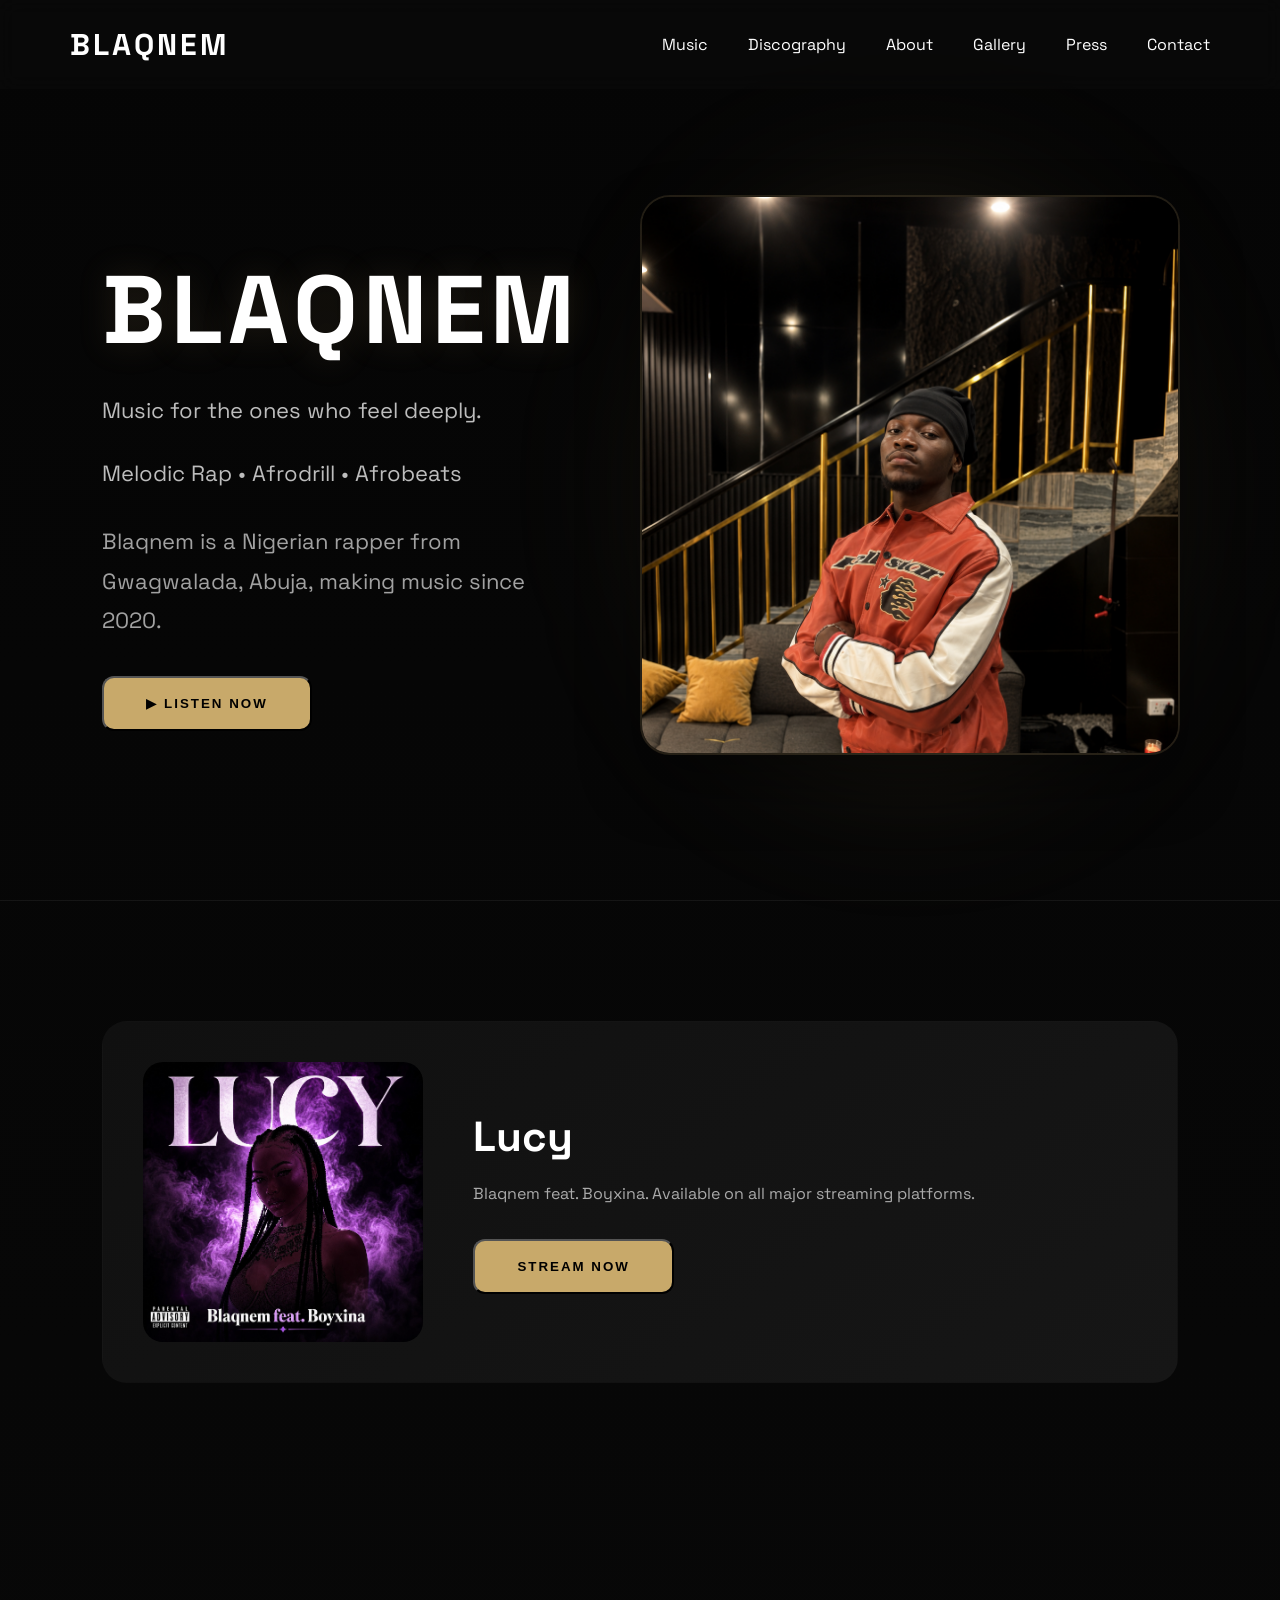
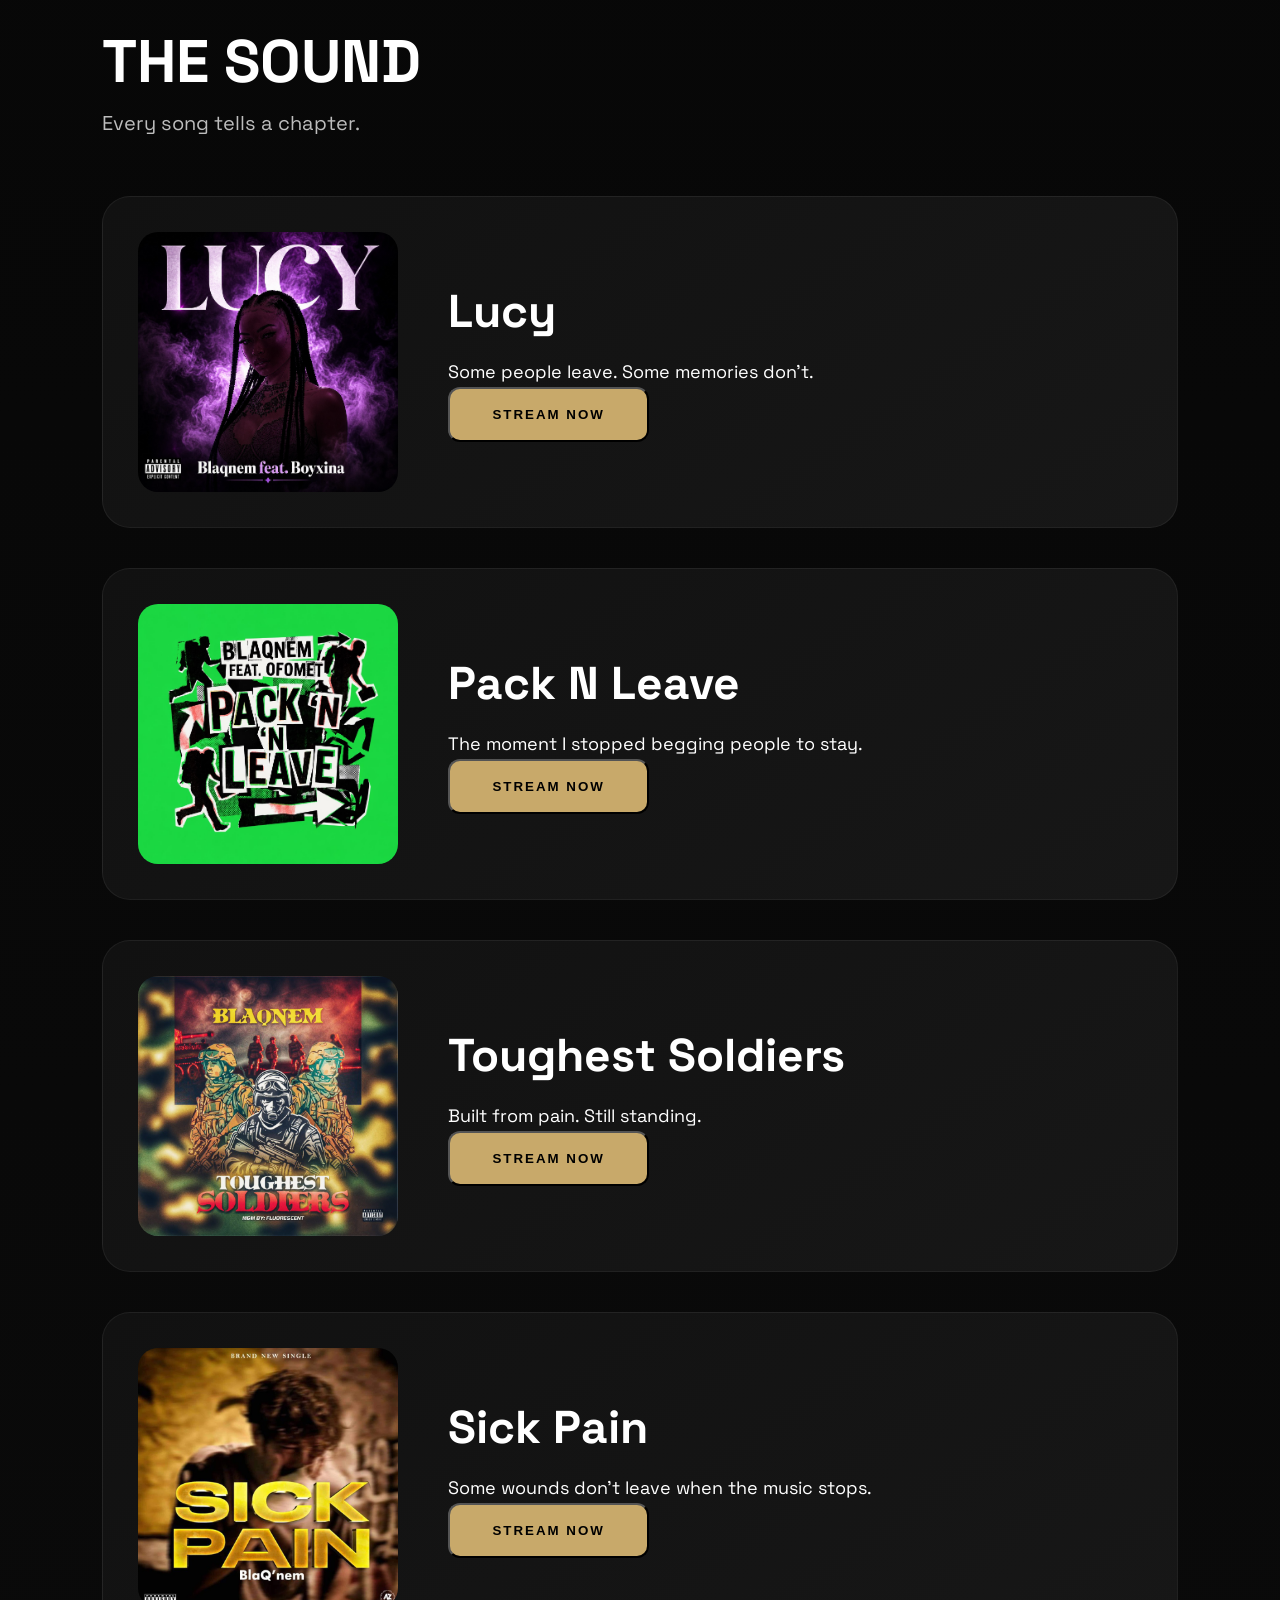
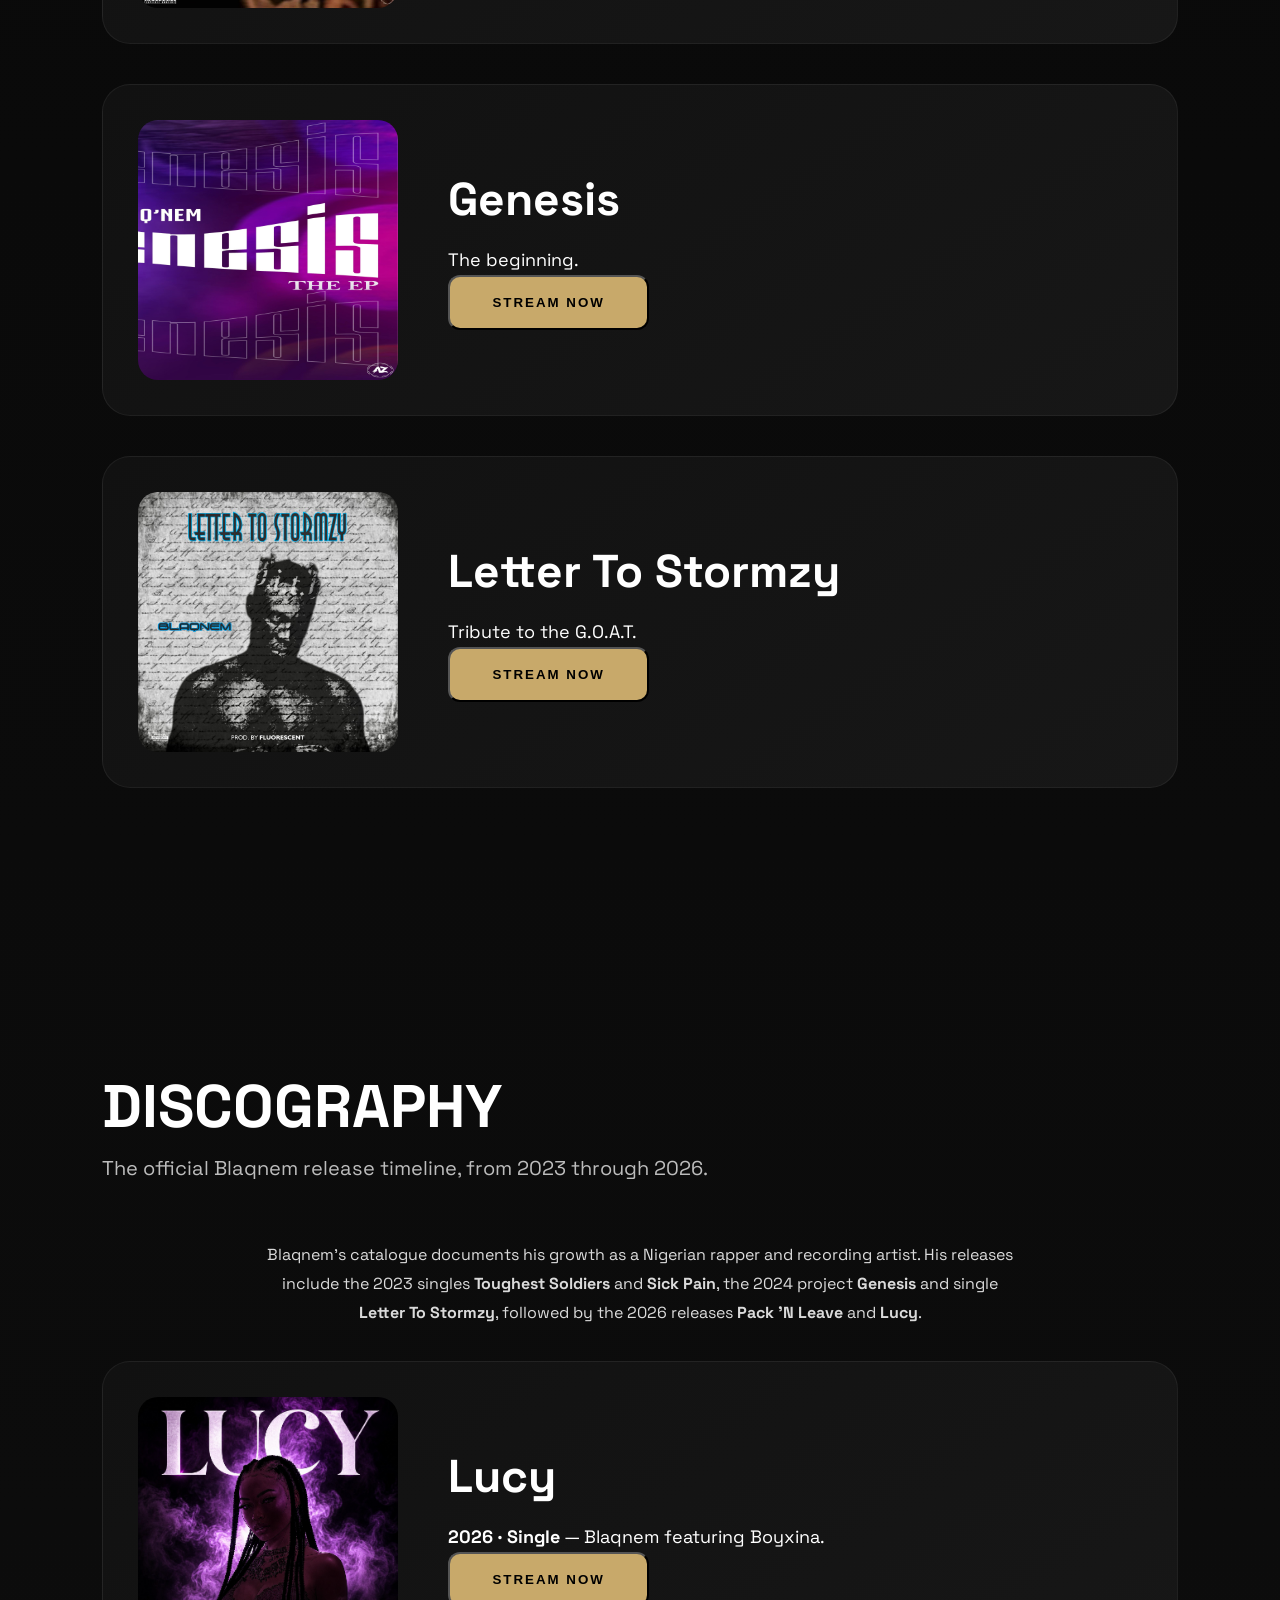
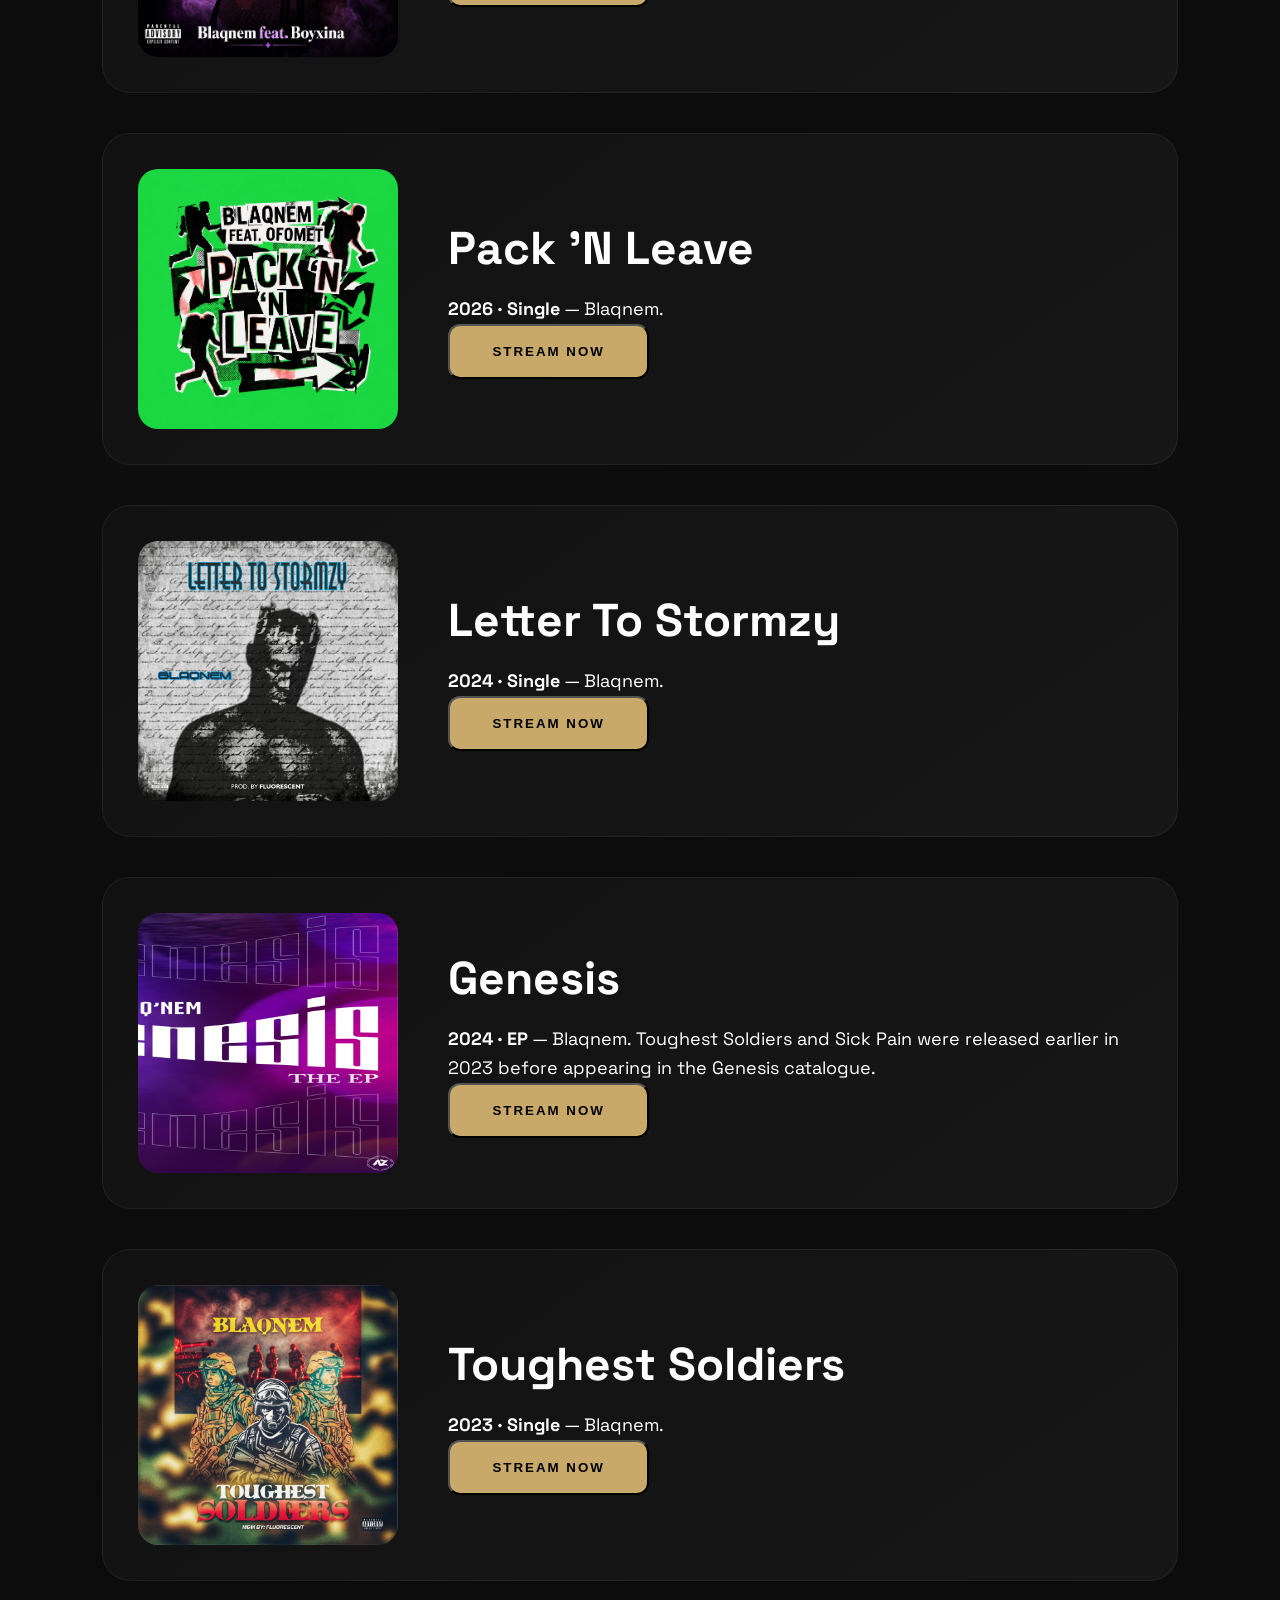
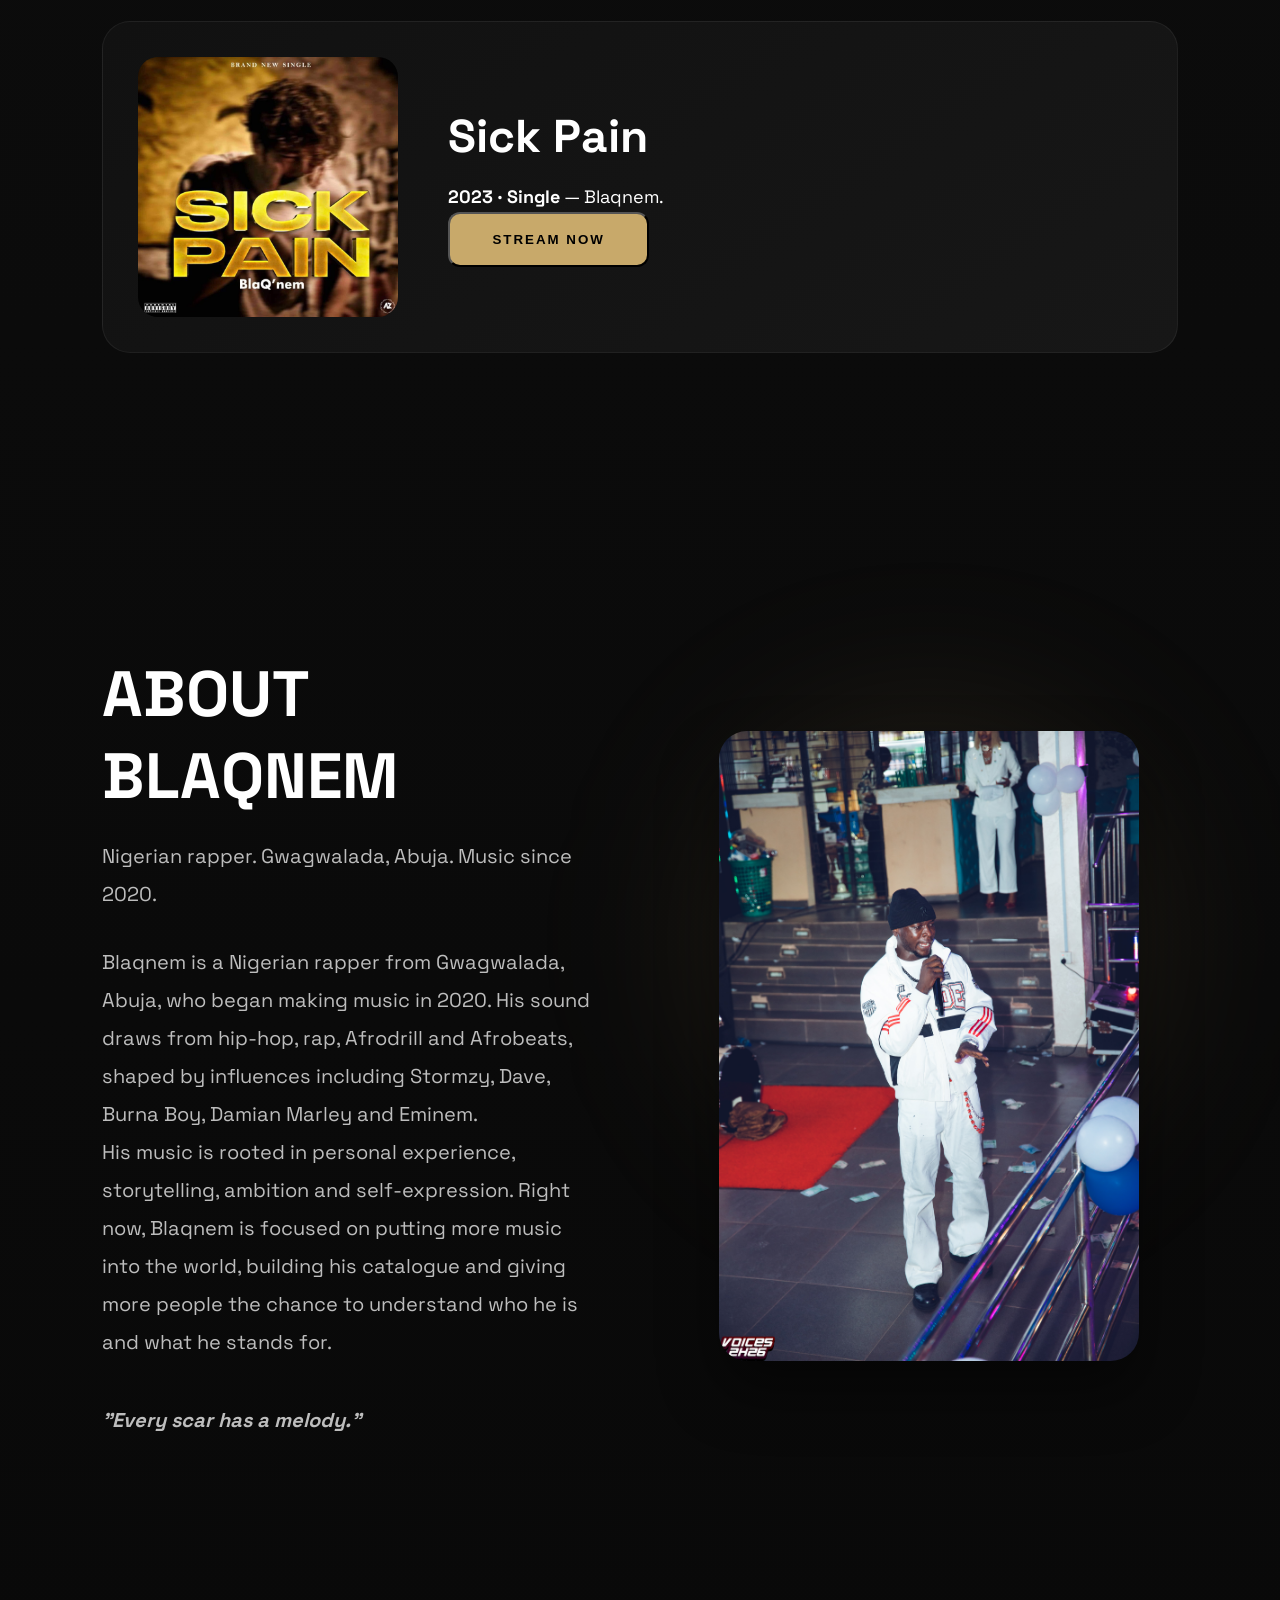
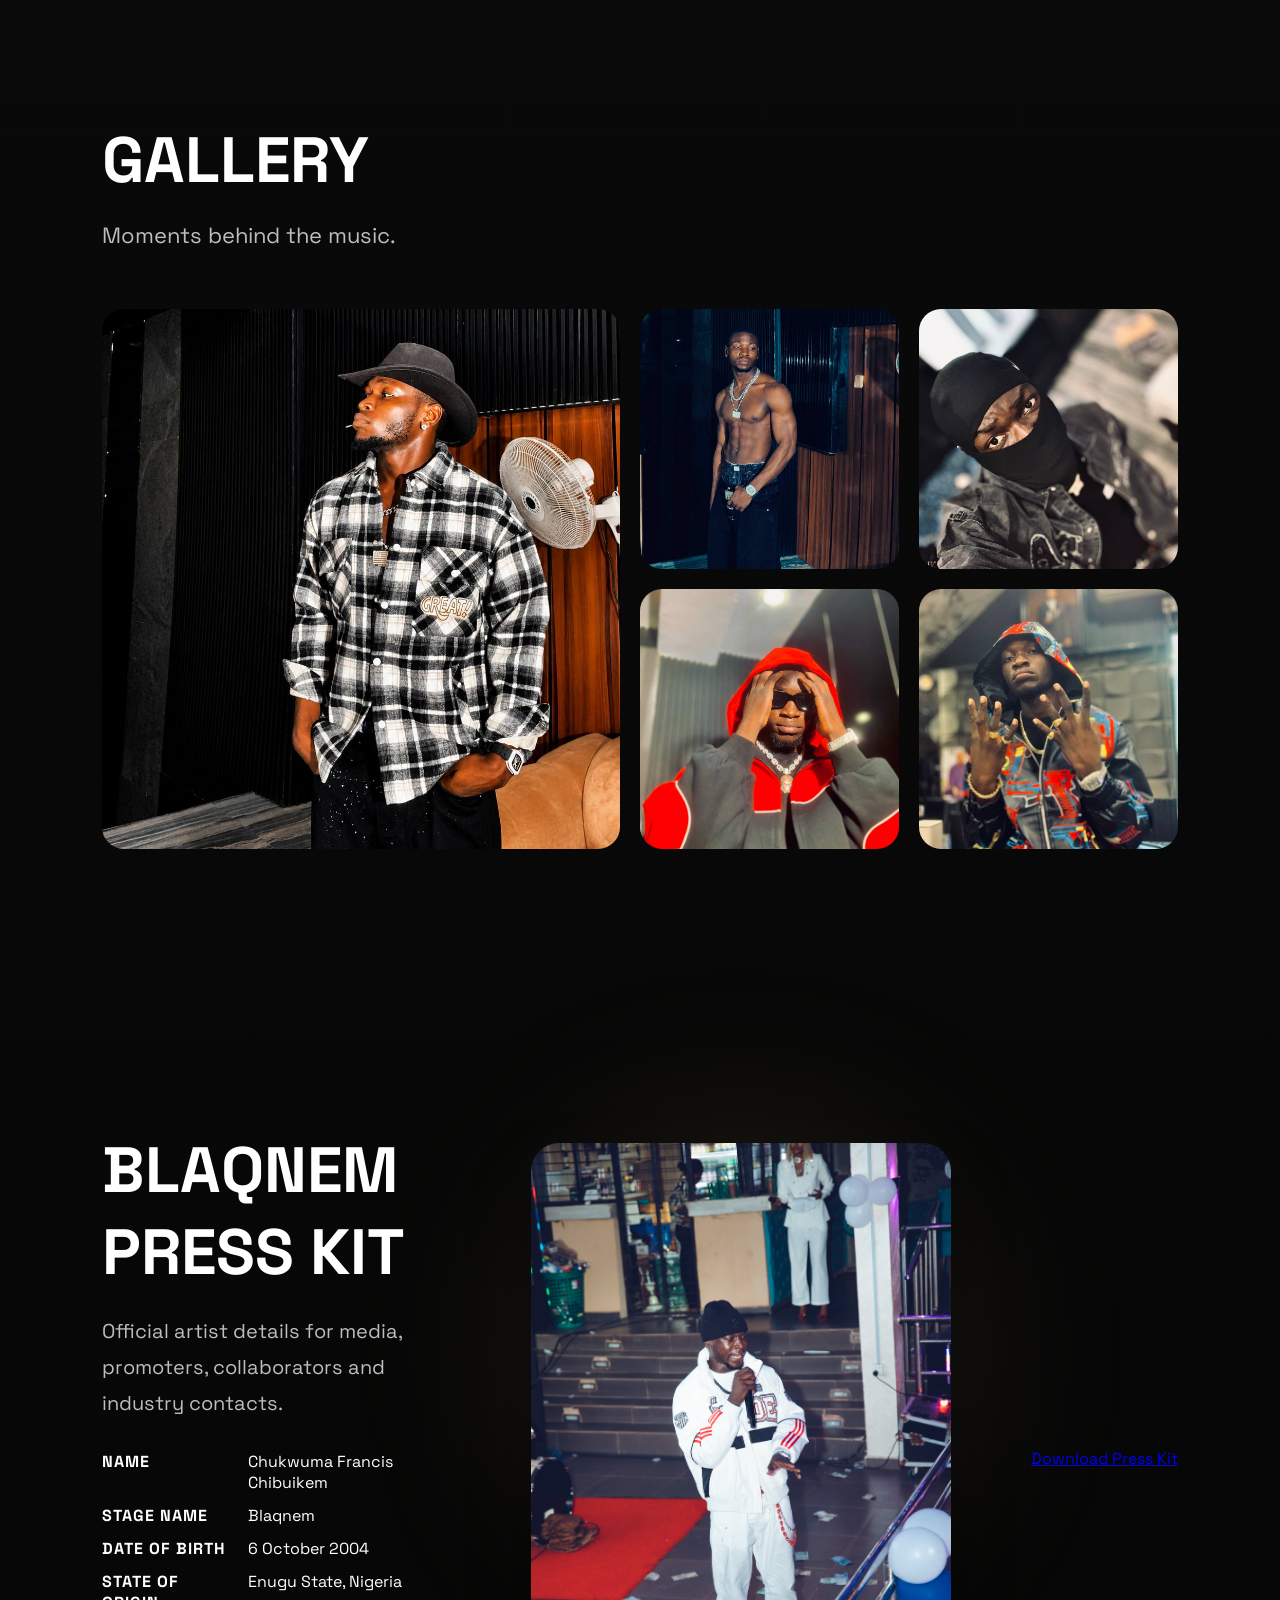
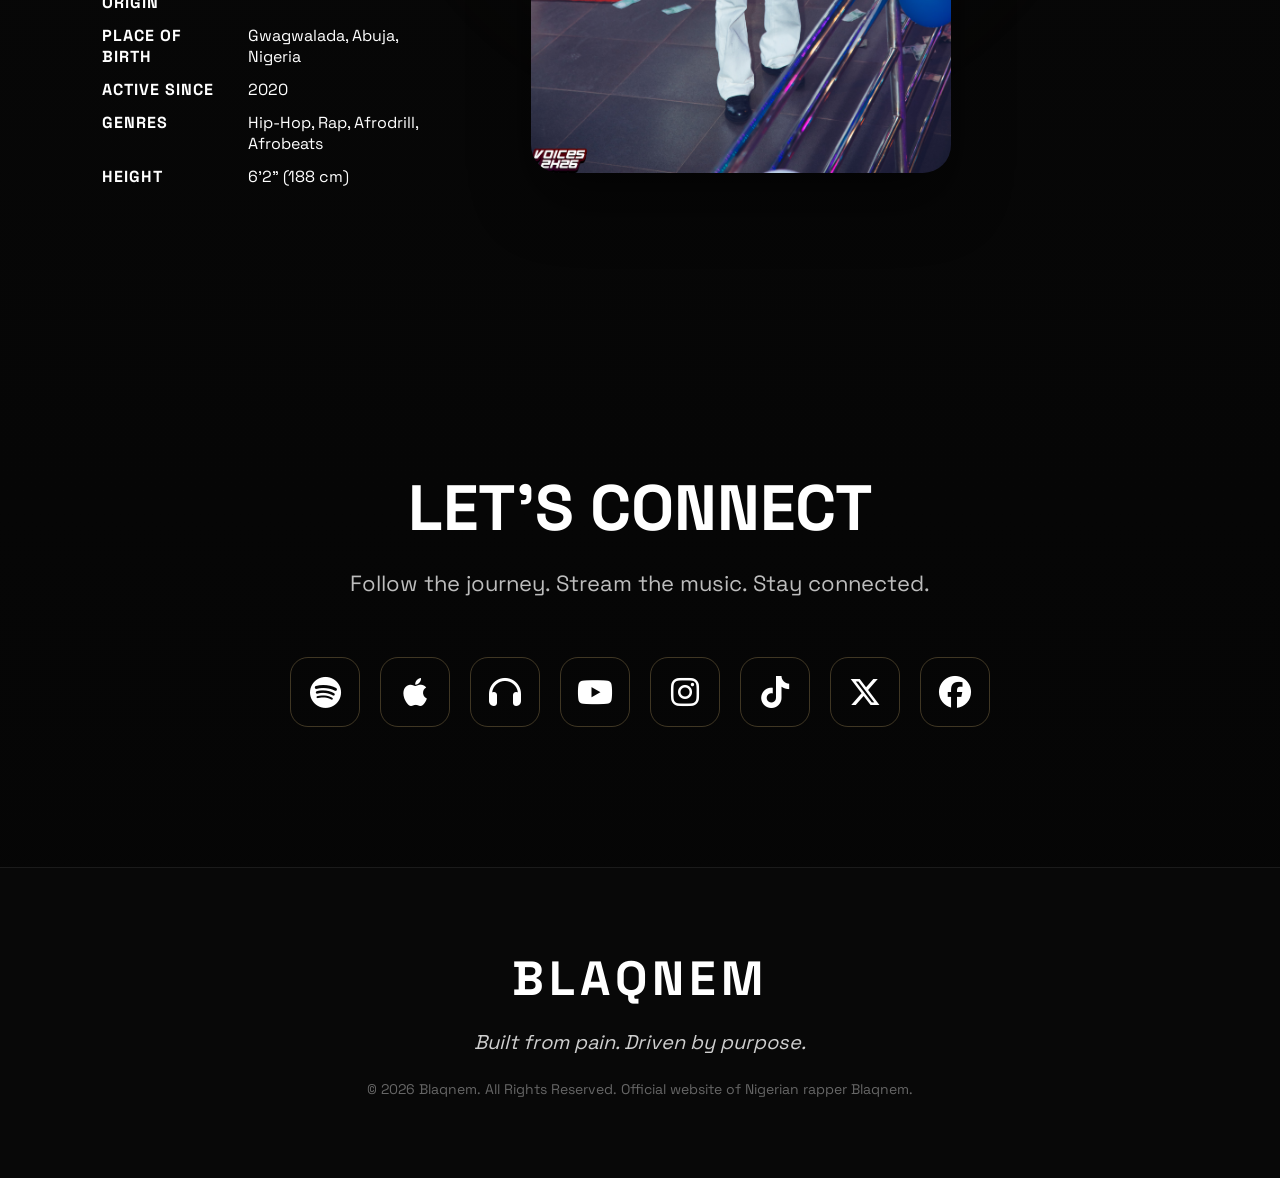
==== commit 5c7d659f: "Add files via upload" ====
--- a/index.html
+++ b/index.html
@@ -33,64 +33,73 @@
 
 <link rel="stylesheet" href="style.css">
 
+    <meta name="theme-color" content="#0b0b0b">
+    <meta name="application-name" content="Blaqnem Official">
+
     <script type="application/ld+json">
     {
       "@context": "https://schema.org",
-      "@type": "MusicGroup",
-      "@id": "https://kingblaqnem.github.io/blaqnem-website/#blaqnem",
-      "name": "Blaqnem",
-      "alternateName": "BlaQ'n'em",
-      "url": "https://kingblaqnem.github.io/blaqnem-website/",
-      "image": "https://kingblaqnem.github.io/blaqnem-website/images/hero.png",
-      "description": "Blaqnem is a Nigerian rapper from Gwagwalada, Abuja, who began making music in 2020. His music draws from hip-hop, Afrobeat and storytelling-driven influences.",
-      "genre": ["Hip-Hop", "Rap", "Afrodrill", "Afrobeats"],
-      "sameAs": [
-        "https://www.youtube.com/@Blaqnem",
-        "https://www.instagram.com/whosisfrancis/",
-        "https://www.tiktok.com/@blaqnem",
-        "https://x.com/AstaBlaQnem",
-        "https://web.facebook.com/profile.php?id=100094619631383",
-        "https://open.spotify.com/artist/5T5vs5ucWtXxPaSog1E7ZE",
-        "https://music.apple.com/ng/artist/blaqnem/1694209630",
-        "https://audiomack.com/blaqnem"
-      ],
-      "member": {
-        "@type": "Person",
-        "name": "Blaqnem",
-        "jobTitle": "Rapper",
-        "homeLocation": {
-          "@type": "Place",
-          "name": "Gwagwalada, Abuja, Nigeria"
+      "@graph": [
+        {
+          "@type": "Person",
+          "@id": "https://kingblaqnem.github.io/blaqnem-website/#blaqnem",
+          "name": "Blaqnem",
+          "alternateName": "BlaQ'n'em",
+          "url": "https://kingblaqnem.github.io/blaqnem-website/",
+          "image": {
+            "@type": "ImageObject",
+            "@id": "https://kingblaqnem.github.io/blaqnem-website/#blaqnem-image",
+            "url": "https://kingblaqnem.github.io/blaqnem-website/images/hero.png",
+            "caption": "Blaqnem — Nigerian rapper from Gwagwalada, Abuja"
+          },
+          "jobTitle": "Rapper and Recording Artist",
+          "description": "Blaqnem is a Nigerian rapper from Gwagwalada, Abuja, who began making music in 2020. His sound draws from hip-hop, rap, Afrodrill and Afrobeats, shaped by influences including Stormzy, Dave, Burna Boy, Damian Marley and Eminem.",
+          "homeLocation": {
+            "@type": "Place",
+            "name": "Gwagwalada, Abuja, Nigeria"
+          },
+          "sameAs": [
+            "https://www.youtube.com/@Blaqnem",
+            "https://www.instagram.com/whosisfrancis/",
+            "https://www.tiktok.com/@blaqnem",
+            "https://x.com/AstaBlaQnem",
+            "https://web.facebook.com/profile.php?id=100094619631383",
+            "https://open.spotify.com/artist/5T5vs5ucWtXxPaSog1E7ZE",
+            "https://music.apple.com/ng/artist/blaqnem/1694209630",
+            "https://audiomack.com/blaqnem"
+          ]
         },
-        "sameAs": [
-          "https://www.youtube.com/@Blaqnem",
-          "https://www.instagram.com/whosisfrancis/",
-          "https://www.tiktok.com/@blaqnem",
-          "https://x.com/AstaBlaQnem",
-          "https://web.facebook.com/profile.php?id=100094619631383"
-        ]
-      },
-      "subjectOf": {
-        "@type": "WebPage",
-        "@id": "https://kingblaqnem.github.io/blaqnem-website/#discography"
-      }
-    }
-    </script>
-
-
-    <script type="application/ld+json">
-    {
-      "@context": "https://schema.org",
-      "@type": "ItemList",
-      "name": "Blaqnem Discography",
-      "url": "https://kingblaqnem.github.io/blaqnem-website/#discography",
-      "itemListElement": [
-        {"@type":"ListItem","position":1,"item":{"@type":"MusicSingle","name":"Lucy","datePublished":"2026","byArtist":{"@type":"MusicGroup","name":"Blaqnem"}}},
-        {"@type":"ListItem","position":2,"item":{"@type":"MusicSingle","name":"Pack 'N Leave","datePublished":"2026","byArtist":{"@type":"MusicGroup","name":"Blaqnem"}}},
-        {"@type":"ListItem","position":3,"item":{"@type":"MusicSingle","name":"Letter To Stormzy","datePublished":"2024","byArtist":{"@type":"MusicGroup","name":"Blaqnem"}}},
-        {"@type":"ListItem","position":4,"item":{"@type":"MusicAlbum","name":"Genesis","datePublished":"2024","byArtist":{"@type":"MusicGroup","name":"Blaqnem"}}},
-        {"@type":"ListItem","position":5,"item":{"@type":"MusicSingle","name":"Toughest Soldiers","datePublished":"2023","byArtist":{"@type":"MusicGroup","name":"Blaqnem"}}},
-        {"@type":"ListItem","position":6,"item":{"@type":"MusicSingle","name":"Sick Pain","datePublished":"2023","byArtist":{"@type":"MusicGroup","name":"Blaqnem"}}}
+        {
+          "@type": "WebSite",
+          "@id": "https://kingblaqnem.github.io/blaqnem-website/#website",
+          "url": "https://kingblaqnem.github.io/blaqnem-website/",
+          "name": "Blaqnem Official Website",
+          "description": "The official website of Nigerian rapper Blaqnem.",
+          "publisher": { "@id": "https://kingblaqnem.github.io/blaqnem-website/#blaqnem" }
+        },
+        {
+          "@type": "WebPage",
+          "@id": "https://kingblaqnem.github.io/blaqnem-website/#webpage",
+          "url": "https://kingblaqnem.github.io/blaqnem-website/",
+          "name": "Blaqnem | Official Website | Nigerian Rapper & Artist",
+          "isPartOf": { "@id": "https://kingblaqnem.github.io/blaqnem-website/#website" },
+          "about": { "@id": "https://kingblaqnem.github.io/blaqnem-website/#blaqnem" },
+          "mainEntity": { "@id": "https://kingblaqnem.github.io/blaqnem-website/#blaqnem" },
+          "primaryImageOfPage": { "@id": "https://kingblaqnem.github.io/blaqnem-website/#blaqnem-image" }
+        },
+        {
+          "@type": "ItemList",
+          "@id": "https://kingblaqnem.github.io/blaqnem-website/#discography-list",
+          "name": "Blaqnem Discography",
+          "itemListElement": [
+            {"@type":"ListItem","position":1,"item":{"@type":"MusicSingle","name":"Lucy","datePublished":"2026","byArtist":{"@id":"https://kingblaqnem.github.io/blaqnem-website/#blaqnem"}}},
+            {"@type":"ListItem","position":2,"item":{"@type":"MusicSingle","name":"Pack 'N Leave","datePublished":"2026","byArtist":{"@id":"https://kingblaqnem.github.io/blaqnem-website/#blaqnem"}}},
+            {"@type":"ListItem","position":3,"item":{"@type":"MusicSingle","name":"Letter To Stormzy","datePublished":"2024","byArtist":{"@id":"https://kingblaqnem.github.io/blaqnem-website/#blaqnem"}}},
+            {"@type":"ListItem","position":4,"item":{"@type":"MusicAlbum","name":"Genesis","datePublished":"2024","byArtist":{"@id":"https://kingblaqnem.github.io/blaqnem-website/#blaqnem"}}},
+            {"@type":"ListItem","position":5,"item":{"@type":"MusicSingle","name":"Toughest Soldiers","datePublished":"2023","byArtist":{"@id":"https://kingblaqnem.github.io/blaqnem-website/#blaqnem"}}},
+            {"@type":"ListItem","position":6,"item":{"@type":"MusicSingle","name":"Sick Pain","datePublished":"2023","byArtist":{"@id":"https://kingblaqnem.github.io/blaqnem-website/#blaqnem"}}}
+          ]
+        }
       ]
     }
     </script>
@@ -133,6 +142,8 @@
 
         <li><a href="#gallery">Gallery</a></li>
 
+        <li><a href="#press">Press</a></li>
+
         <li><a href="#contact">Contact</a></li>
 
     </ul>
@@ -151,6 +162,10 @@
 
     <p class="genre">
         Melodic Rap • Afrodrill • Afrobeats
+    </p>
+
+    <p class="hero-description">
+        Blaqnem is a Nigerian rapper from Gwagwalada, Abuja, making music since 2020.
     </p>
 
     <button class="hero-btn open-stream">
@@ -402,7 +417,14 @@
     <h2>DISCOGRAPHY</h2>
 
     <p class="sound-subtitle">
-        The Blaqnem release timeline.
+        The official Blaqnem release timeline, from 2023 through 2026.
+    </p>
+
+    <p class="discography-intro">
+        Blaqnem's catalogue documents his growth as a Nigerian rapper and recording artist.
+        His releases include the 2023 singles <strong>Toughest Soldiers</strong> and <strong>Sick Pain</strong>,
+        the 2024 project <strong>Genesis</strong> and single <strong>Letter To Stormzy</strong>, followed by the 2026 releases
+        <strong>Pack 'N Leave</strong> and <strong>Lucy</strong>.
     </p>
 
     <div class="sound-card">
@@ -568,6 +590,43 @@
         <img src="images/blaqqq.jpg" alt="Blaqnem behind the music — official artist photograph" loading="lazy">
 
     </div>
+
+</section>
+
+<!-- ====================================
+     PRESS / MEDIA
+==================================== -->
+
+<section id="press" class="story-section hidden">
+
+    <div class="story-text">
+
+        <h2>BLAQNEM PRESS KIT</h2>
+
+        <p class="story-intro">
+            Official artist details for media, promoters, collaborators and industry contacts.
+        </p>
+
+        <dl class="press-details">
+            <div><dt>Name</dt><dd>Chukwuma Francis Chibuikem</dd></div>
+            <div><dt>Stage Name</dt><dd>Blaqnem</dd></div>
+            <div><dt>Date of Birth</dt><dd>6 October 2004</dd></div>
+            <div><dt>State of Origin</dt><dd>Enugu State, Nigeria</dd></div>
+            <div><dt>Place of Birth</dt><dd>Gwagwalada, Abuja, Nigeria</dd></div>
+            <div><dt>Active Since</dt><dd>2020</dd></div>
+            <div><dt>Genres</dt><dd>Hip-Hop, Rap, Afrodrill, Afrobeats</dd></div>
+            <div><dt>Height</dt><dd>6'2" (188 cm)</dd></div>
+        </dl>
+
+    </div>
+
+    <div class="story-image">
+        <img src="images/blaqqqqqqqqqqqqq.JPG" alt="Blaqnem official press portrait for media and music publications" loading="lazy">
+    </div>
+
+    <a href="press/Blaqnem_EPK_2026.pdf" target="_blank" rel="noopener">
+    Download Press Kit
+</a>
 
 </section>
 
@@ -667,7 +726,7 @@
 
     <p class="copyright">
 
-        © 2026 Blaqnem. All Rights Reserved.
+        © 2026 Blaqnem. All Rights Reserved. Official website of Nigerian rapper Blaqnem.
 
     </p>
 
--- a/style.css
+++ b/style.css
@@ -1,1459 +1,1511 @@
-:root{
-
-    --bg:#050505;
-
-    --bg-secondary:#111111;
-
-    --gold:#C8A96A;
-
-    --white:#FFFFFF;
-
-    --text:#BDBDBD;
-
-}
-
-html{
-
-    scroll-behavior:smooth;
-
-}
-
-*{
-    margin:0;
-    padding:0;
-    box-sizing:border-box;
-}
-
-body{
-
-    background: linear-gradient(
-        180deg,
-        #050505,
-        #0d0d0d,
-        #050505
-    );
-
-    color:white;
-
-    font-family:'Space Grotesk', sans-serif;
-
-}
-
-
-    /* ==========================
-   LOADER
-========================== */
-
-#loader{
-
-    position:fixed;
-
-    inset:0;
-
-    background:#050505;
-
-    display:flex;
-
-    flex-direction:column;
-
-    justify-content:center;
-
-    align-items:center;
-
-    z-index:99999;
-
-    transition:opacity .8s ease,
-               visibility .8s ease;
-
-}
-
-#loader h1{
-
-    font-size:64px;
-
-    letter-spacing:6px;
-
-    color:var(--gold);
-
-    margin-bottom:20px;
-
-}
-
-#loader p{
-
-    color:var(--text);
-
-    font-size:20px;
-
-}
-
-#loader.hide{
-
-    opacity:0;
-
-    visibility:hidden;
-
-}
-
-#progress-bar{
-
-    position:fixed;
-
-    top:0;
-
-    left:0;
-
-    width:0%;
-
-    height:3px;
-
-    background:var(--gold);
-
-    z-index:9999;
-
-    transition:width .1s linear;
-
-}
-
-nav{
-
-    position:fixed;
-
-    width:100%;
-
-    display:flex;
-
-    justify-content:space-between;
-
-    align-items:center;
-
-    padding:25px 70px;
-
-    background:rgba(9,9,9,.80);
-
-    backdrop-filter:blur(10px);
-
-    z-index:1000;
-}
-
-.logo{
-
-    color:white;
-
-    font-size:30px;
-
-    letter-spacing:3px;
-}
-
-nav ul{
-
-    display:flex;
-
-    list-style:none;
-
-    gap:40px;
-}
-
-nav a{
-
-    position:relative;
-
-    color:white;
-
-    text-decoration:none;
-
-    transition:.3s;
-
-    padding-bottom:8px;
-
-}
-
-nav a::after{
-
-    content:"";
-
-    position:absolute;
-
-    left:0;
-
-    bottom:0;
-
-    width:0;
-
-    height:2px;
-
-    background:#C8A96A;
-
-    transition:.35s ease;
-
-}
-
-nav a:hover{
-
-    color:#C8A96A;
-
-}
-
-nav a:hover::after{
-
-    width:100%;
-
-}
-
-nav a.active{
-
-    color:var(--gold);
-
-}
-
-nav a.active::after{
-
-    width:100%;
-
-}
-
-.hero{
-
-    min-height:100vh;
-
-    padding:80px 8% 0;
-
-    display:flex;
-
-    justify-content:space-between;
-
-    align-items:center;
-
-    gap:60px;
-}
-
-.hero-text{
-
-    flex:1;
-}
-
-.hero-image{
-
-    flex:1;
-
-    display:flex;
-
-    justify-content:center;
-
-    position:relative;
-}
-
-.hero-image::before{
-
-    content:"";
-
-    position:absolute;
-
-    width:420px;
-
-    height:520px;
-
-    background:rgba(200,169,106,.18);
-
-    border-radius:50%;
-
-    filter:blur(90px);
-
-    z-index:-1;
-}
-
-.hero-image img{
-
-    width:540px;
-
-    height:560px;
-
-    object-fit:cover;
-
-    object-position:center top;
-
-    border-radius:30px;
-
-    box-shadow:0 30px 60px rgba(0,0,0,.45);
-
-    transition:.4s ease;
-
-    animation: float 4s ease-in-out infinite;
-
-    margin-top: -30px;
-
-    border:2px solid rgba(200,169,106,.15);
-
-}
-
-.hero-image img:hover{
-
-    transform:translateY(-10px);
-}
-
-.tagline{
-
-    font-size:30px;
-
-    margin:25px 0;
-
-    color:white;
-}
-
-.genre{
-
-    color:#bdbdbd;
-
-    margin-bottom:35px;
-}
-
-.hero h1{
-
-    font-size:96px;
-
-    letter-spacing:5px;
-
-    margin-bottom:20px;
-
-    text-shadow:0 0 35px rgba(200,169,106,.15);
-}
-
-.hero p{
-
-    font-size:22px;
-
-    color:#bdbdbd;
-
-    margin-bottom:35px;
-}
-
-.hero-btn{
-
-    display:inline-block;
-
-    background:#C8A96A;
-
-    color:#000;
-
-    text-decoration:none;
-
-    padding:18px 42px;
-
-    border-radius:12px;
-
-    font-weight:700;
-
-    letter-spacing:2px;
-
-    transition:.35s;
-
-}
-
-.hero-btn:hover{
-
-    transform:translateY(-6px) scale(1.05);
-
-    box-shadow:
-        0 0 20px rgba(200,169,106,.35),
-        0 0 45px rgba(200,169,106,.15);
-
-}
-
-@keyframes float{
-
-    0%{
-        transform:translateY(0px);
-    }
-
-    50%{
-        transform:translateY(-12px);
-    }
-
-    100%{
-        transform:translateY(0px);
-    }
-
-}
-
-/* ============================
-   LATEST RELEASE
-============================ */
-
-.latest-release{
-
-    padding:120px 8%;
-
- border-top:1px solid rgba(255,255,255,.06);
- 
-}
-
-.latest-release h2{
-
-    font-size:52px;
-
-    margin-bottom:60px;
-
-}
-
-.release-card{
-
-    display:flex;
-
-    gap:50px;
-
-    align-items:center;
-
-   background:linear-gradient(
-145deg,
-#101010,
-#161616
-);
-
-    padding:40px;
-
-    border-radius:25px;
-
-    transition:.35s;
-
-    border:1px solid transparent;
-
-}
-
-.release-card:hover{
-
-    transform:translateY(-8px);
-
-    border:1px solid #C8A96A;
-
-    box-shadow:0 20px 60px rgba(0,0,0,.45);
-
-}
-
-.release-card img{
-
-    width:280px;
-
-    border-radius:20px;
-
-}
-
-.release-info{
-
-    flex:1;
-
-}
-
-.release-info h3{
-
-    font-size:42px;
-
-    margin-bottom:20px;
-
-}
-
-.release-info p{
-
-    color:#aaa;
-
-    margin-bottom:35px;
-
-}
-
-/* ====================================
-   SCROLL ANIMATIONS
-==================================== */
-
-.hidden{
-
-    opacity:0;
-
-    transform:translateY(80px);
-
-    transition:all .8s ease;
-
-}
-
-.show{
-
-    opacity:1;
-
-    transform:translateY(0);
-
-}
-
-/* ====================================
-   STREAM MODAL
-==================================== */
-
-.modal{
-
-    display:none;
-
-    position:fixed;
-
-    top:0;
-
-    left:0;
-
-    width:100%;
-
-    height:100%;
-
-    background:rgba(0,0,0,.75);
-
-    backdrop-filter:blur(10px);
-
-    justify-content:center;
-
-    align-items:center;
-
-    z-index:2000;
-
-}
-
-.modal-content{
-
-    background:linear-gradient(
-    145deg,
-    #101010,
-    #181818
-    );
-
-    width:420px;
-
-    padding:40px;
-
-    border-radius:25px;
-
-    text-align:center;
-
-    border:1px solid rgba(200,169,106,.25);
-
-    position:relative;
-
-}
-
-.modal-content h2{
-
-    margin-bottom:35px;
-
-}
-
-.modal-content a{
-
-    display:block;
-
-    text-decoration:none;
-
-    color:white;
-
-    background:#1b1b1b;
-
-    margin:15px 0;
-
-    padding:16px;
-
-    border-radius:12px;
-
-    transition:.3s;
-
-}
-
-.modal-content a:hover{
-
-    background:#C8A96A;
-
-    color:black;
-
-}
-
-.close{
-
-    position:absolute;
-
-    top:18px;
-
-    right:22px;
-
-    width:36px;
-
-    height:36px;
-
-    display:flex;
-
-    justify-content:center;
-
-    align-items:center;
-
-    border-radius:50%;
-
-    transition:.3s;
-
-    cursor:pointer;
-
-}
-
-.close:hover{
-
-    background:rgba(255,255,255,.08);
-
-    transform:rotate(90deg);
-
-}
-
-/* ====================================
-   THE SOUND
-==================================== */
-
-.sound-section{
-
-    padding:120px 8%;
-
-}
-
-.sound-section h2{
-
-    font-size:60px;
-
-    margin-bottom:10px;
-
-}
-
-.sound-subtitle{
-
-    color:var(--text);
-
-    margin-bottom:60px;
-
-    font-size:20px;
-
-}
-
-.sound-card{
-
-    display:flex;
-
-    align-items:center;
-
-    gap:50px;
-
-    padding:35px;
-
-    margin-bottom:40px;
-
-    border-radius:28px;
-
-    background:linear-gradient(
-        145deg,
-        #111,
-        #171717
-    );
-
-    border:1px solid rgba(255,255,255,.06);
-
-    transition:.35s ease;
-
-}
-
-.sound-card:hover{
-
-    transform:translateY(-8px);
-
-    border-color:var(--gold);
-
-    box-shadow:0 20px 60px rgba(0,0,0,.45);
-
-}
-
-.sound-card:hover img{
-
-    transform:scale(1.05);
-
-}
-
-.cover{
-
-    position:relative;
-
-    width:260px;
-
-    border-radius:20px;
-
-    overflow:hidden;
-
-}
-
-.cover img{
-
-    width:100%;
-
-    display:block;
-
-    transition:.45s ease;
-
-}
-
-.play-overlay{
-
-    position:absolute;
-
-    top:0;
-
-    left:0;
-
-    width:100%;
-
-    height:100%;
-
-    display:flex;
-
-    justify-content:center;
-
-    align-items:center;
-
-    background:rgba(0,0,0,.55);
-
-    color:white;
-
-    letter-spacing:2px;
-
-    font-size:20px;
-
-    font-weight:600;
-
-    opacity:0;
-
-    transition:.35s ease;
-
-}
-
-.cover:hover .play-overlay{
-
-    opacity:1;
-
-}
-
-.cover:hover img{
-
-    transform:scale(1.08);
-
-}
-
-.sound-info{
-
-    flex:1;
-
-}
-
-.sound-info h3{
-
-    font-size:46px;
-
-    margin-bottom:18px;
-
-}
-
-.sound-info p{
-
-    font-size:18px;
-    
-    line-height:1.6;
-}
-
-/* ====================================
-   THE STORY
-==================================== */
-
-.story-section{
-
-    padding:140px 8%;
-
-    display:flex;
-
-    align-items:center;
-
-    justify-content:space-between;
-
-    gap:80px;
-
-}
-
-.story-text{
-
-    flex:1;
-
-}
-
-.story-text h2{
-
-    font-size:64px;
-
-    margin-bottom:20px;
-
-}
-
-.story-intro{
-
-    color:var(--gold);
-
-    font-size:24px;
-
-    margin-bottom:30px;
-
-}
-
-.story-text p{
-
-    color:var(--text);
-
-    font-size:20px;
-
-    line-height:1.9;
-
-}
-
-.story-quote{
-
-    margin-top:40px;
-
-    color:var(--gold);
-
-    font-size:28px;
-
-    font-style:italic;
-
-    font-weight:700;
-
-}
-
-.story-image{
-
-    flex:1;
-
-    display:flex;
-
-    justify-content:center;
-
-    position:relative;
-
-}
-
-.story-image::before{
-
-    content:"";
-
-    position:absolute;
-
-    width:420px;
-
-    height:420px;
-
-    background:rgba(200,169,106,.15);
-
-    border-radius:50%;
-
-    filter:blur(90px);
-
-    z-index:-1;
-
-}
-
-.story-image img{
-
-    width:420px;
-
-    border-radius:28px;
-
-    transition:.4s ease;
-
-    box-shadow:0 30px 60px rgba(0,0,0,.45);
-
-}
-
-.story-image img:hover{
-
-    transform:translateY(-10px);
-
-}
-
-/* ====================================
-   GALLERY
-==================================== */
-
-.gallery-section{
-
-    padding:140px 8%;
-
-}
-
-.gallery-section h2{
-
-    font-size:64px;
-
-    margin-bottom:20px;
-
-}
-
-.gallery-subtitle{
-
-    color:var(--text);
-
-    font-size:22px;
-
-    margin-bottom:60px;
-
-}
-
-.gallery-grid{
-
-    display:grid;
-
-    grid-template-columns:2fr 1fr 1fr;
-
-    grid-auto-rows:260px;
-
-    gap:20px;
-
-}
-
-.gallery-grid img{
-
-    width:100%;
-
-    height:100%;
-
-    object-fit:cover;
-
-    border-radius:22px;
-
-    cursor:pointer;
-
-    transition:.4s ease;
-
-}
-
-.gallery-grid img:first-child{
-
-    grid-row:span 2;
-
-}
-
-.gallery-grid img:hover{
-
-    transform:scale(1.04) rotate(.3deg);
-
-    box-shadow:0 25px 60px rgba(0,0,0,.45);
-
-}
-/* ====================================
-   LIGHTBOX
-==================================== */
-
-.lightbox{
-
-    position:fixed;
-
-    inset:0;
-
-    background:rgba(0,0,0,.92);
-
-    display:flex;
-
-    justify-content:center;
-
-    align-items:center;
-
-    opacity:0;
-
-    visibility:hidden;
-
-    transition:.35s ease;
-
-    z-index:9999;
-
-}
-
-.lightbox.active{
-
-    opacity:1;
-
-    visibility:visible;
-
-}
-
-.lightbox img{
-
-    width:80%;
-
-    max-width:900px;
-
-    max-height:85vh;
-
-    border-radius:20px;
-
-    box-shadow:0 30px 80px rgba(0,0,0,.6);
-
-    transform:scale(.9);
-
-    transition:.35s ease;
-
-}
-
-.lightbox.active img{
-
-    transform:scale(1);
-
-}
-
-.lightbox-close{
-
-    position:absolute;
-
-    top:30px;
-
-    right:40px;
-
-    font-size:48px;
-
-    color:white;
-
-    cursor:pointer;
-
-    transition:.3s;
-
-}
-
-.lightbox-close:hover{
-
-    color:var(--gold);
-
-}
-
-/* ====================================
-   CONNECT
-==================================== */
-
-.connect-section{
-
-    padding:140px 8%;
-
-    text-align:center;
-
-}
-
-.connect-section h2{
-
-    font-size:64px;
-
-    margin-bottom:20px;
-
-}
-
-.connect-subtitle{
-
-    color:var(--text);
-
-    font-size:22px;
-
-    margin-bottom:60px;
-
-}
-
-.social-links{
-
-    display:flex;
-
-    flex-wrap:wrap;
-
-    justify-content:center;
-
-    gap:20px;
-
-}
-
-.social-links a{
-
-    width:70px;
-
-    height:70px;
-
-    display:flex;
-
-    justify-content:center;
-
-    align-items:center;
-
-    text-decoration:none;
-
-    color:var(--white);
-
-    font-size: 32px;
-
-    border:1px solid rgba(200,169,106,.3);
-
-    border-radius:18px;
-
-    transition:.35s;
-
-}
-
-.social-links a:hover{
-
-    transform:translateY(-8px) scale(1.08);
-
-    background:var(--gold);
-
-    color:#000;
-
-    cursor:pointer;
-
-    box-shadow:
-        0 0 20px rgba(200,169,106,.35),
-        0 0 45px rgba(200,169,106,.15);
-
-}
-
-/* ====================================
-   FOOTER
-==================================== */
-
-.footer{
-
-    padding:80px 8%;
-
-    text-align:center;
-
-    border-top:1px solid rgba(255,255,255,.08);
-
-    background:#080808;
-
-}
-
-.footer h2{
-
-    font-size:48px;
-
-    letter-spacing:5px;
-
-    margin-bottom:20px;
-
-}
-
-.footer-quote{
-
-    color:#cfcfcf;
-
-    font-size:20px;
-
-    margin-bottom:25px;
-
-    font-style:italic;
-
-}
-
-.copyright{
-
-    font-size:14px;
-
-    color:#666;
-
-}
-
-.menu-toggle{
-
-    display:none;
-
-    flex-direction:column;
-
-    gap:6px;
-
-    cursor:pointer;
-
-}
-
-.menu-toggle span{
-
-    width:30px;
-
-    height:3px;
-
-    background:white;
-
-    border-radius:5px;
-
-    transition:.3s;
-
-}
-
-.menu-toggle.active span:nth-child(1){
-
-    transform:translateY(9px) rotate(45deg);
-
-}
-
-.menu-toggle.active span:nth-child(2){
-
-    opacity:0;
-
-}
-
-.menu-toggle.active span:nth-child(3){
-
-    transform:translateY(-9px) rotate(-45deg);
-
-}
-
-.menu-toggle:hover span{
-
-    background:var(--gold);
-
-}
-
-/* ====================================
-   RESPONSIVE DESIGN
-==================================== */
-
-@media (max-width:768px){
-
-    .hero{
-
-    min-height:auto;
-
-    flex-direction:column;
-
-    justify-content:center;
-
-    align-items:center;
-
-    text-align:center;
-
-    padding:120px 20px 60px;
-
-    gap:40px;
-
-}
-
-.hero-text{
-
-    width:100%;
-
-}
-
-.hero-image{
-
-    width:100%;
-
-    display:flex;
-
-    justify-content:center;
-
-}
-
-    .hero h1{
-
-    font-size:48px;
-
-    letter-spacing:2px;
-
-}
-
-    .hero-image img{
-
-        width:100%;
-
-        max-width:340px;
-
-        height:auto;
-
-        margin-top:0;
-
-    }
-
-    .hero p{
-
-        font-size:20px;
-
-    }
-
-    .gallery-grid{
-
-    grid-template-columns:1fr;
-
-    grid-auto-rows:auto;
-
-}
-
-.gallery-grid img{
-
-    width:100%;
-
-    height:auto;
-
-}
-
-.gallery-grid img:first-child{
-
-    grid-row:span 1;
-
-}
-
-.sound-card{
-
-    flex-direction:column;
-
-    text-align:center;
-
-    gap:25px;
-
-}
-
-.cover{
-
-    width:100%;
-
-    max-width:280px;
-
-}
-
-.story-section{
-
-    flex-direction:column;
-
-    text-align:center;
-
-    gap:50px;
-
-}
-
-
-    nav{
-
-    padding:20px 24px;
-
-    display:flex;
-
-    justify-content:space-between;
-
-    align-items:center;
-
-}
-
-nav ul{
-
-    gap:18px;
-
-}
-
-.nav-links a{
-
-    font-size:20px;
-
-    letter-spacing:2px;
-
-    padding:8px 0;
-
-}
-
-.logo{
-
-    font-size:22px;
-
-}
-
-*{
-
-    max-width:100%;
-
-}
-
-body{
-
-    overflow-x:hidden;
-
-}
-
-.release-card{
-
-    flex-direction:column;
-
-    text-align:center;
-
-    gap:30px;
-
-}
-
-.release-card img{
-
-    width:100%;
-
-    max-width:260px;
-
-}
-
-.release-info h3{
-
-    font-size:34px;
-
-}
-
-.release-info{
-
-    display:flex;
-
-    flex-direction:column;
-
-    align-items:center;
-
-}
-
-.menu-toggle{
-
-    display:flex;
-
-}
-
-
-.nav-links.active{
-
-    opacity:1;
-
-    visibility:visible;
-
-    transform:translateY(0);
-
-}
-
-.nav-links{
-
-    position:absolute;
-
-    top:100%;
-
-    left:0;
-
-    width:100%;
-
-    background:#111;
-
-    flex-direction:column;
-
-    align-items:center;
-
-    gap:30px;
-
-    padding:30px 0;
-
-    display:flex;
-
-    opacity:0;
-
-    visibility:hidden;
-
-    transform:translateY(-20px);
-
-    transition:.35s ease;
-
-}
-
-}
-
+:root{
+
+    --bg:#050505;
+
+    --bg-secondary:#111111;
+
+    --gold:#C8A96A;
+
+    --white:#FFFFFF;
+
+    --text:#BDBDBD;
+
+}
+
+html{
+
+    scroll-behavior:smooth;
+
+}
+
+*{
+    margin:0;
+    padding:0;
+    box-sizing:border-box;
+}
+
+body{
+
+    background: linear-gradient(
+        180deg,
+        #050505,
+        #0d0d0d,
+        #050505
+    );
+
+    color:white;
+
+    font-family:'Space Grotesk', sans-serif;
+
+}
+
+
+    /* ==========================
+   LOADER
+========================== */
+
+#loader{
+
+    position:fixed;
+
+    inset:0;
+
+    background:#050505;
+
+    display:flex;
+
+    flex-direction:column;
+
+    justify-content:center;
+
+    align-items:center;
+
+    z-index:99999;
+
+    transition:opacity .8s ease,
+               visibility .8s ease;
+
+}
+
+#loader h1{
+
+    font-size:64px;
+
+    letter-spacing:6px;
+
+    color:var(--gold);
+
+    margin-bottom:20px;
+
+}
+
+#loader p{
+
+    color:var(--text);
+
+    font-size:20px;
+
+}
+
+#loader.hide{
+
+    opacity:0;
+
+    visibility:hidden;
+
+}
+
+#progress-bar{
+
+    position:fixed;
+
+    top:0;
+
+    left:0;
+
+    width:0%;
+
+    height:3px;
+
+    background:var(--gold);
+
+    z-index:9999;
+
+    transition:width .1s linear;
+
+}
+
+nav{
+
+    position:fixed;
+
+    width:100%;
+
+    display:flex;
+
+    justify-content:space-between;
+
+    align-items:center;
+
+    padding:25px 70px;
+
+    background:rgba(9,9,9,.80);
+
+    backdrop-filter:blur(10px);
+
+    z-index:1000;
+}
+
+.logo{
+
+    color:white;
+
+    font-size:30px;
+
+    letter-spacing:3px;
+}
+
+nav ul{
+
+    display:flex;
+
+    list-style:none;
+
+    gap:40px;
+}
+
+nav a{
+
+    position:relative;
+
+    color:white;
+
+    text-decoration:none;
+
+    transition:.3s;
+
+    padding-bottom:8px;
+
+}
+
+nav a::after{
+
+    content:"";
+
+    position:absolute;
+
+    left:0;
+
+    bottom:0;
+
+    width:0;
+
+    height:2px;
+
+    background:#C8A96A;
+
+    transition:.35s ease;
+
+}
+
+nav a:hover{
+
+    color:#C8A96A;
+
+}
+
+nav a:hover::after{
+
+    width:100%;
+
+}
+
+nav a.active{
+
+    color:var(--gold);
+
+}
+
+nav a.active::after{
+
+    width:100%;
+
+}
+
+.hero{
+
+    min-height:100vh;
+
+    padding:80px 8% 0;
+
+    display:flex;
+
+    justify-content:space-between;
+
+    align-items:center;
+
+    gap:60px;
+}
+
+.hero-text{
+
+    flex:1;
+}
+
+.hero-image{
+
+    flex:1;
+
+    display:flex;
+
+    justify-content:center;
+
+    position:relative;
+}
+
+.hero-image::before{
+
+    content:"";
+
+    position:absolute;
+
+    width:420px;
+
+    height:520px;
+
+    background:rgba(200,169,106,.18);
+
+    border-radius:50%;
+
+    filter:blur(90px);
+
+    z-index:-1;
+}
+
+.hero-image img{
+
+    width:540px;
+
+    height:560px;
+
+    object-fit:cover;
+
+    object-position:center top;
+
+    border-radius:30px;
+
+    box-shadow:0 30px 60px rgba(0,0,0,.45);
+
+    transition:.4s ease;
+
+    animation: float 4s ease-in-out infinite;
+
+    margin-top: -30px;
+
+    border:2px solid rgba(200,169,106,.15);
+
+}
+
+.hero-image img:hover{
+
+    transform:translateY(-10px);
+}
+
+.tagline{
+
+    font-size:30px;
+
+    margin:25px 0;
+
+    color:white;
+}
+
+.genre{
+
+    color:#bdbdbd;
+
+    margin-bottom:35px;
+}
+
+.hero h1{
+
+    font-size:96px;
+
+    letter-spacing:5px;
+
+    margin-bottom:20px;
+
+    text-shadow:0 0 35px rgba(200,169,106,.15);
+}
+
+.hero p{
+
+    font-size:22px;
+
+    color:#bdbdbd;
+
+    margin-bottom:35px;
+}
+
+.hero-btn{
+
+    display:inline-block;
+
+    background:#C8A96A;
+
+    color:#000;
+
+    text-decoration:none;
+
+    padding:18px 42px;
+
+    border-radius:12px;
+
+    font-weight:700;
+
+    letter-spacing:2px;
+
+    transition:.35s;
+
+}
+
+.hero-btn:hover{
+
+    transform:translateY(-6px) scale(1.05);
+
+    box-shadow:
+        0 0 20px rgba(200,169,106,.35),
+        0 0 45px rgba(200,169,106,.15);
+
+}
+
+@keyframes float{
+
+    0%{
+        transform:translateY(0px);
+    }
+
+    50%{
+        transform:translateY(-12px);
+    }
+
+    100%{
+        transform:translateY(0px);
+    }
+
+}
+
+/* ============================
+   LATEST RELEASE
+============================ */
+
+.latest-release{
+
+    padding:120px 8%;
+
+ border-top:1px solid rgba(255,255,255,.06);
+ 
+}
+
+.latest-release h2{
+
+    font-size:52px;
+
+    margin-bottom:60px;
+
+}
+
+.release-card{
+
+    display:flex;
+
+    gap:50px;
+
+    align-items:center;
+
+   background:linear-gradient(
+145deg,
+#101010,
+#161616
+);
+
+    padding:40px;
+
+    border-radius:25px;
+
+    transition:.35s;
+
+    border:1px solid transparent;
+
+}
+
+.release-card:hover{
+
+    transform:translateY(-8px);
+
+    border:1px solid #C8A96A;
+
+    box-shadow:0 20px 60px rgba(0,0,0,.45);
+
+}
+
+.release-card img{
+
+    width:280px;
+
+    border-radius:20px;
+
+}
+
+.release-info{
+
+    flex:1;
+
+}
+
+.release-info h3{
+
+    font-size:42px;
+
+    margin-bottom:20px;
+
+}
+
+.release-info p{
+
+    color:#aaa;
+
+    margin-bottom:35px;
+
+}
+
+/* ====================================
+   SCROLL ANIMATIONS
+==================================== */
+
+.hidden{
+
+    opacity:0;
+
+    transform:translateY(80px);
+
+    transition:all .8s ease;
+
+}
+
+.show{
+
+    opacity:1;
+
+    transform:translateY(0);
+
+}
+
+/* ====================================
+   STREAM MODAL
+==================================== */
+
+.modal{
+
+    display:none;
+
+    position:fixed;
+
+    top:0;
+
+    left:0;
+
+    width:100%;
+
+    height:100%;
+
+    background:rgba(0,0,0,.75);
+
+    backdrop-filter:blur(10px);
+
+    justify-content:center;
+
+    align-items:center;
+
+    z-index:2000;
+
+}
+
+.modal-content{
+
+    background:linear-gradient(
+    145deg,
+    #101010,
+    #181818
+    );
+
+    width:420px;
+
+    padding:40px;
+
+    border-radius:25px;
+
+    text-align:center;
+
+    border:1px solid rgba(200,169,106,.25);
+
+    position:relative;
+
+}
+
+.modal-content h2{
+
+    margin-bottom:35px;
+
+}
+
+.modal-content a{
+
+    display:block;
+
+    text-decoration:none;
+
+    color:white;
+
+    background:#1b1b1b;
+
+    margin:15px 0;
+
+    padding:16px;
+
+    border-radius:12px;
+
+    transition:.3s;
+
+}
+
+.modal-content a:hover{
+
+    background:#C8A96A;
+
+    color:black;
+
+}
+
+.close{
+
+    position:absolute;
+
+    top:18px;
+
+    right:22px;
+
+    width:36px;
+
+    height:36px;
+
+    display:flex;
+
+    justify-content:center;
+
+    align-items:center;
+
+    border-radius:50%;
+
+    transition:.3s;
+
+    cursor:pointer;
+
+}
+
+.close:hover{
+
+    background:rgba(255,255,255,.08);
+
+    transform:rotate(90deg);
+
+}
+
+/* ====================================
+   THE SOUND
+==================================== */
+
+.sound-section{
+
+    padding:120px 8%;
+
+}
+
+.sound-section h2{
+
+    font-size:60px;
+
+    margin-bottom:10px;
+
+}
+
+.sound-subtitle{
+
+    color:var(--text);
+
+    margin-bottom:60px;
+
+    font-size:20px;
+
+}
+
+.sound-card{
+
+    display:flex;
+
+    align-items:center;
+
+    gap:50px;
+
+    padding:35px;
+
+    margin-bottom:40px;
+
+    border-radius:28px;
+
+    background:linear-gradient(
+        145deg,
+        #111,
+        #171717
+    );
+
+    border:1px solid rgba(255,255,255,.06);
+
+    transition:.35s ease;
+
+}
+
+.sound-card:hover{
+
+    transform:translateY(-8px);
+
+    border-color:var(--gold);
+
+    box-shadow:0 20px 60px rgba(0,0,0,.45);
+
+}
+
+.sound-card:hover img{
+
+    transform:scale(1.05);
+
+}
+
+.cover{
+
+    position:relative;
+
+    width:260px;
+
+    border-radius:20px;
+
+    overflow:hidden;
+
+}
+
+.cover img{
+
+    width:100%;
+
+    display:block;
+
+    transition:.45s ease;
+
+}
+
+.play-overlay{
+
+    position:absolute;
+
+    top:0;
+
+    left:0;
+
+    width:100%;
+
+    height:100%;
+
+    display:flex;
+
+    justify-content:center;
+
+    align-items:center;
+
+    background:rgba(0,0,0,.55);
+
+    color:white;
+
+    letter-spacing:2px;
+
+    font-size:20px;
+
+    font-weight:600;
+
+    opacity:0;
+
+    transition:.35s ease;
+
+}
+
+.cover:hover .play-overlay{
+
+    opacity:1;
+
+}
+
+.cover:hover img{
+
+    transform:scale(1.08);
+
+}
+
+.sound-info{
+
+    flex:1;
+
+}
+
+.sound-info h3{
+
+    font-size:46px;
+
+    margin-bottom:18px;
+
+}
+
+.sound-info p{
+
+    font-size:18px;
+    
+    line-height:1.6;
+}
+
+/* ====================================
+   THE STORY
+==================================== */
+
+.story-section{
+
+    padding:140px 8%;
+
+    display:flex;
+
+    align-items:center;
+
+    justify-content:space-between;
+
+    gap:80px;
+
+}
+
+.story-text{
+
+    flex:1;
+
+}
+
+.story-text h2{
+
+    font-size:64px;
+
+    margin-bottom:20px;
+
+}
+
+.story-intro{
+
+    color:var(--gold);
+
+    font-size:24px;
+
+    margin-bottom:30px;
+
+}
+
+.story-text p{
+
+    color:var(--text);
+
+    font-size:20px;
+
+    line-height:1.9;
+
+}
+
+.story-quote{
+
+    margin-top:40px;
+
+    color:var(--gold);
+
+    font-size:28px;
+
+    font-style:italic;
+
+    font-weight:700;
+
+}
+
+.story-image{
+
+    flex:1;
+
+    display:flex;
+
+    justify-content:center;
+
+    position:relative;
+
+}
+
+.story-image::before{
+
+    content:"";
+
+    position:absolute;
+
+    width:420px;
+
+    height:420px;
+
+    background:rgba(200,169,106,.15);
+
+    border-radius:50%;
+
+    filter:blur(90px);
+
+    z-index:-1;
+
+}
+
+.story-image img{
+
+    width:420px;
+
+    border-radius:28px;
+
+    transition:.4s ease;
+
+    box-shadow:0 30px 60px rgba(0,0,0,.45);
+
+}
+
+.story-image img:hover{
+
+    transform:translateY(-10px);
+
+}
+
+/* ====================================
+   GALLERY
+==================================== */
+
+.gallery-section{
+
+    padding:140px 8%;
+
+}
+
+.gallery-section h2{
+
+    font-size:64px;
+
+    margin-bottom:20px;
+
+}
+
+.gallery-subtitle{
+
+    color:var(--text);
+
+    font-size:22px;
+
+    margin-bottom:60px;
+
+}
+
+.gallery-grid{
+
+    display:grid;
+
+    grid-template-columns:2fr 1fr 1fr;
+
+    grid-auto-rows:260px;
+
+    gap:20px;
+
+}
+
+.gallery-grid img{
+
+    width:100%;
+
+    height:100%;
+
+    object-fit:cover;
+
+    border-radius:22px;
+
+    cursor:pointer;
+
+    transition:.4s ease;
+
+}
+
+.gallery-grid img:first-child{
+
+    grid-row:span 2;
+
+}
+
+.gallery-grid img:hover{
+
+    transform:scale(1.04) rotate(.3deg);
+
+    box-shadow:0 25px 60px rgba(0,0,0,.45);
+
+}
+/* ====================================
+   LIGHTBOX
+==================================== */
+
+.lightbox{
+
+    position:fixed;
+
+    inset:0;
+
+    background:rgba(0,0,0,.92);
+
+    display:flex;
+
+    justify-content:center;
+
+    align-items:center;
+
+    opacity:0;
+
+    visibility:hidden;
+
+    transition:.35s ease;
+
+    z-index:9999;
+
+}
+
+.lightbox.active{
+
+    opacity:1;
+
+    visibility:visible;
+
+}
+
+.lightbox img{
+
+    width:80%;
+
+    max-width:900px;
+
+    max-height:85vh;
+
+    border-radius:20px;
+
+    box-shadow:0 30px 80px rgba(0,0,0,.6);
+
+    transform:scale(.9);
+
+    transition:.35s ease;
+
+}
+
+.lightbox.active img{
+
+    transform:scale(1);
+
+}
+
+.lightbox-close{
+
+    position:absolute;
+
+    top:30px;
+
+    right:40px;
+
+    font-size:48px;
+
+    color:white;
+
+    cursor:pointer;
+
+    transition:.3s;
+
+}
+
+.lightbox-close:hover{
+
+    color:var(--gold);
+
+}
+
+/* ====================================
+   PRESS DETAILS
+==================================== */
+
+.press-details {
+    margin: 1.5rem 0 0;
+    display: grid;
+    gap: 0.75rem;
+}
+
+.press-details div {
+    display: grid;
+    grid-template-columns: minmax(130px, 0.8fr) 1.4fr;
+    gap: 1rem;
+    align-items: baseline;
+}
+
+.press-details dt {
+    font-weight: 700;
+    text-transform: uppercase;
+    letter-spacing: 0.06em;
+}
+
+.press-details dd {
+    margin: 0;
+}
+
+/* ====================================
+   CONNECT
+==================================== */
+
+.connect-section{
+
+    padding:140px 8%;
+
+    text-align:center;
+
+}
+
+.connect-section h2{
+
+    font-size:64px;
+
+    margin-bottom:20px;
+
+}
+
+.connect-subtitle{
+
+    color:var(--text);
+
+    font-size:22px;
+
+    margin-bottom:60px;
+
+}
+
+.social-links{
+
+    display:flex;
+
+    flex-wrap:wrap;
+
+    justify-content:center;
+
+    gap:20px;
+
+}
+
+.social-links a{
+
+    width:70px;
+
+    height:70px;
+
+    display:flex;
+
+    justify-content:center;
+
+    align-items:center;
+
+    text-decoration:none;
+
+    color:var(--white);
+
+    font-size: 32px;
+
+    border:1px solid rgba(200,169,106,.3);
+
+    border-radius:18px;
+
+    transition:.35s;
+
+}
+
+.social-links a:hover{
+
+    transform:translateY(-8px) scale(1.08);
+
+    background:var(--gold);
+
+    color:#000;
+
+    cursor:pointer;
+
+    box-shadow:
+        0 0 20px rgba(200,169,106,.35),
+        0 0 45px rgba(200,169,106,.15);
+
+}
+
+/* ====================================
+   FOOTER
+==================================== */
+
+.footer{
+
+    padding:80px 8%;
+
+    text-align:center;
+
+    border-top:1px solid rgba(255,255,255,.08);
+
+    background:#080808;
+
+}
+
+.footer h2{
+
+    font-size:48px;
+
+    letter-spacing:5px;
+
+    margin-bottom:20px;
+
+}
+
+.footer-quote{
+
+    color:#cfcfcf;
+
+    font-size:20px;
+
+    margin-bottom:25px;
+
+    font-style:italic;
+
+}
+
+.copyright{
+
+    font-size:14px;
+
+    color:#666;
+
+}
+
+.menu-toggle{
+
+    display:none;
+
+    flex-direction:column;
+
+    gap:6px;
+
+    cursor:pointer;
+
+}
+
+.menu-toggle span{
+
+    width:30px;
+
+    height:3px;
+
+    background:white;
+
+    border-radius:5px;
+
+    transition:.3s;
+
+}
+
+.menu-toggle.active span:nth-child(1){
+
+    transform:translateY(9px) rotate(45deg);
+
+}
+
+.menu-toggle.active span:nth-child(2){
+
+    opacity:0;
+
+}
+
+.menu-toggle.active span:nth-child(3){
+
+    transform:translateY(-9px) rotate(-45deg);
+
+}
+
+.menu-toggle:hover span{
+
+    background:var(--gold);
+
+}
+
+/* ====================================
+   RESPONSIVE DESIGN
+==================================== */
+
+@media (max-width:768px){
+
+    .hero{
+
+    min-height:auto;
+
+    flex-direction:column;
+
+    justify-content:center;
+
+    align-items:center;
+
+    text-align:center;
+
+    padding:120px 20px 60px;
+
+    gap:40px;
+
+}
+
+.hero-text{
+
+    width:100%;
+
+}
+
+.hero-image{
+
+    width:100%;
+
+    display:flex;
+
+    justify-content:center;
+
+}
+
+    .hero h1{
+
+    font-size:48px;
+
+    letter-spacing:2px;
+
+}
+
+    .hero-image img{
+
+        width:100%;
+
+        max-width:340px;
+
+        height:auto;
+
+        margin-top:0;
+
+    }
+
+    .hero p{
+
+        font-size:20px;
+
+    }
+
+    .gallery-grid{
+
+    grid-template-columns:1fr;
+
+    grid-auto-rows:auto;
+
+}
+
+.gallery-grid img{
+
+    width:100%;
+
+    height:auto;
+
+}
+
+.gallery-grid img:first-child{
+
+    grid-row:span 1;
+
+}
+
+.sound-card{
+
+    flex-direction:column;
+
+    text-align:center;
+
+    gap:25px;
+
+}
+
+.cover{
+
+    width:100%;
+
+    max-width:280px;
+
+}
+
+.story-section{
+
+    flex-direction:column;
+
+    text-align:center;
+
+    gap:50px;
+
+}
+
+
+    nav{
+
+    padding:20px 24px;
+
+    display:flex;
+
+    justify-content:space-between;
+
+    align-items:center;
+
+}
+
+nav ul{
+
+    gap:18px;
+
+}
+
+.nav-links a{
+
+    font-size:20px;
+
+    letter-spacing:2px;
+
+    padding:8px 0;
+
+}
+
+.logo{
+
+    font-size:22px;
+
+}
+
+*{
+
+    max-width:100%;
+
+}
+
+body{
+
+    overflow-x:hidden;
+
+}
+
+.release-card{
+
+    flex-direction:column;
+
+    text-align:center;
+
+    gap:30px;
+
+}
+
+.release-card img{
+
+    width:100%;
+
+    max-width:260px;
+
+}
+
+.release-info h3{
+
+    font-size:34px;
+
+}
+
+.release-info{
+
+    display:flex;
+
+    flex-direction:column;
+
+    align-items:center;
+
+}
+
+.menu-toggle{
+
+    display:flex;
+
+}
+
+
+.nav-links.active{
+
+    opacity:1;
+
+    visibility:visible;
+
+    transform:translateY(0);
+
+}
+
+.nav-links{
+
+    position:absolute;
+
+    top:100%;
+
+    left:0;
+
+    width:100%;
+
+    background:#111;
+
+    flex-direction:column;
+
+    align-items:center;
+
+    gap:30px;
+
+    padding:30px 0;
+
+    display:flex;
+
+    opacity:0;
+
+    visibility:hidden;
+
+    transform:translateY(-20px);
+
+    transition:.35s ease;
+
+}
+
+}
+
+
+/* Blaqnem HQ content enhancements */
+.hero-description,
+.discography-intro {
+    max-width: 760px;
+    margin: 18px auto 0;
+    line-height: 1.8;
+    opacity: .85;
+}
+
+.discography-intro {
+    text-align: center;
+    margin-bottom: 34px;
+}
+
+#press .story-text p {
+    line-height: 1.8;
+}
+
+@media (max-width: 700px) {
+    .hero-description,
+    .discography-intro {
+        padding: 0 18px;
+    }
+}
